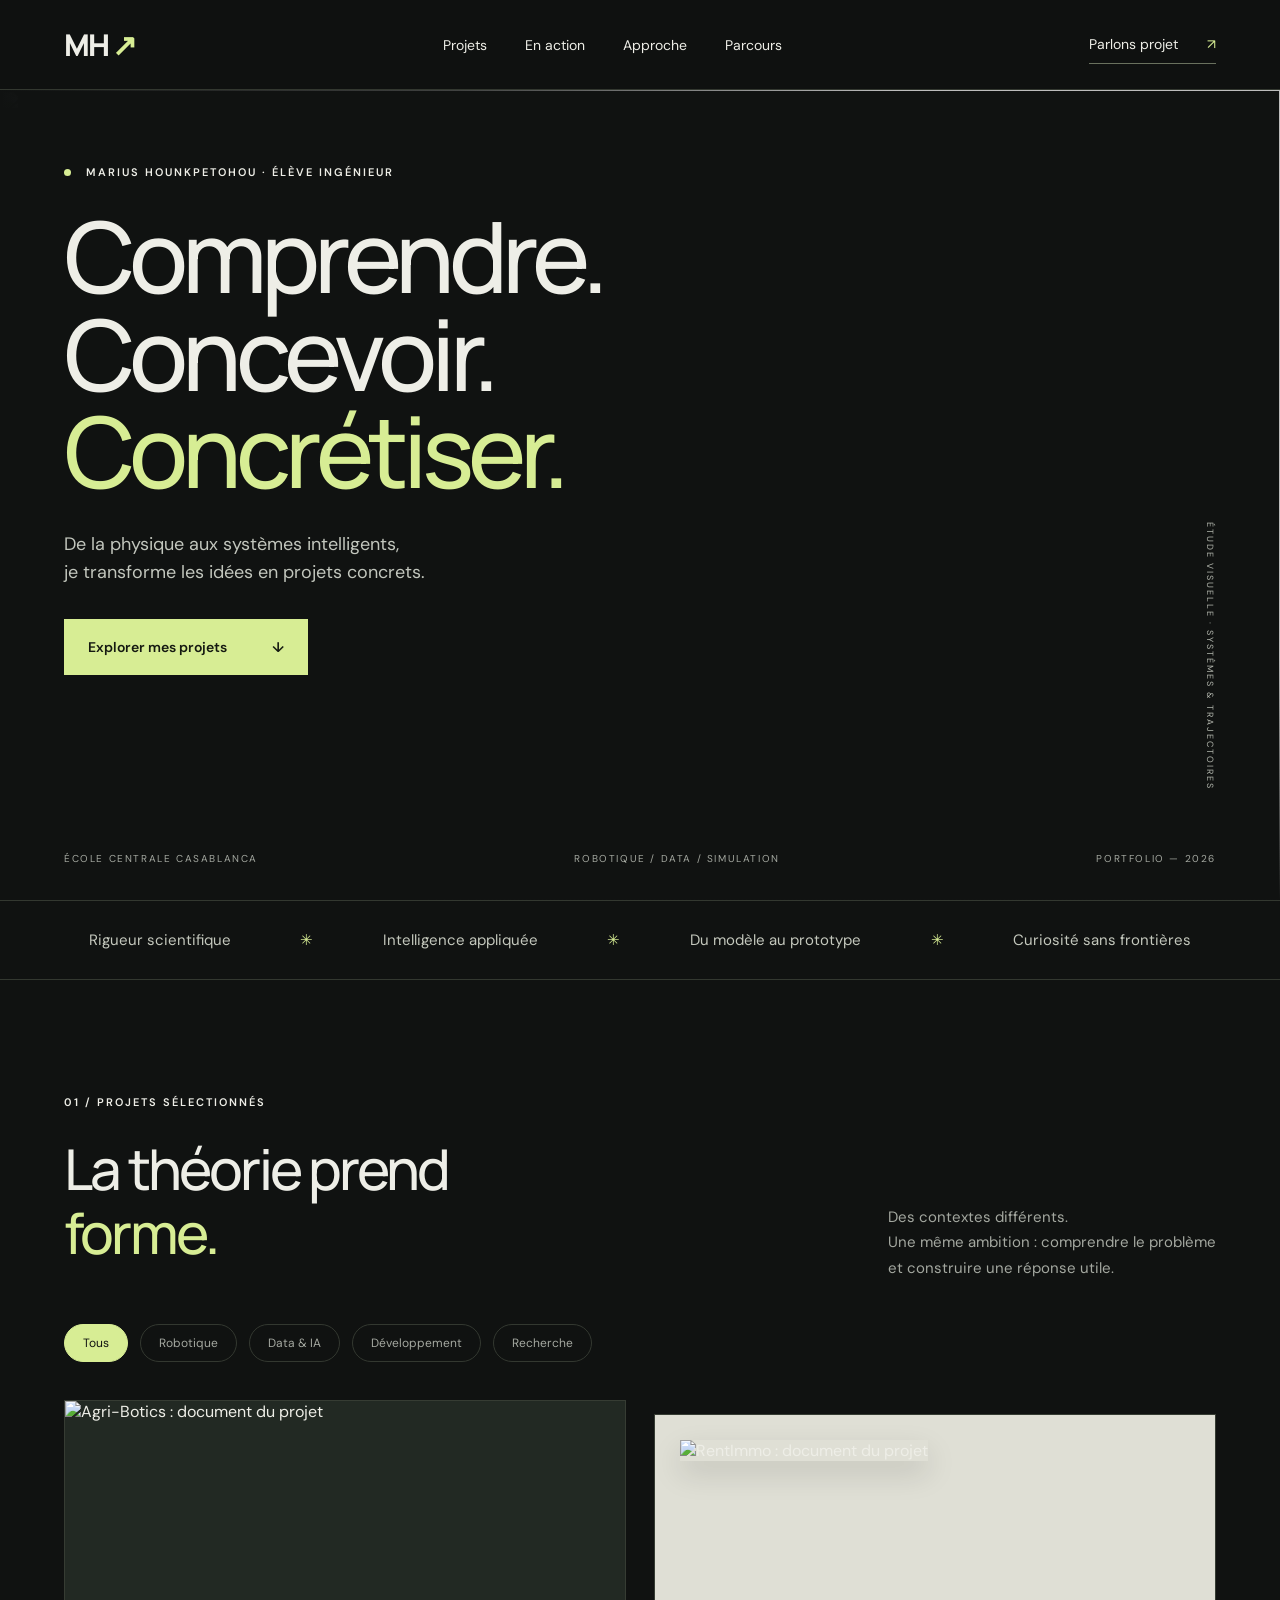
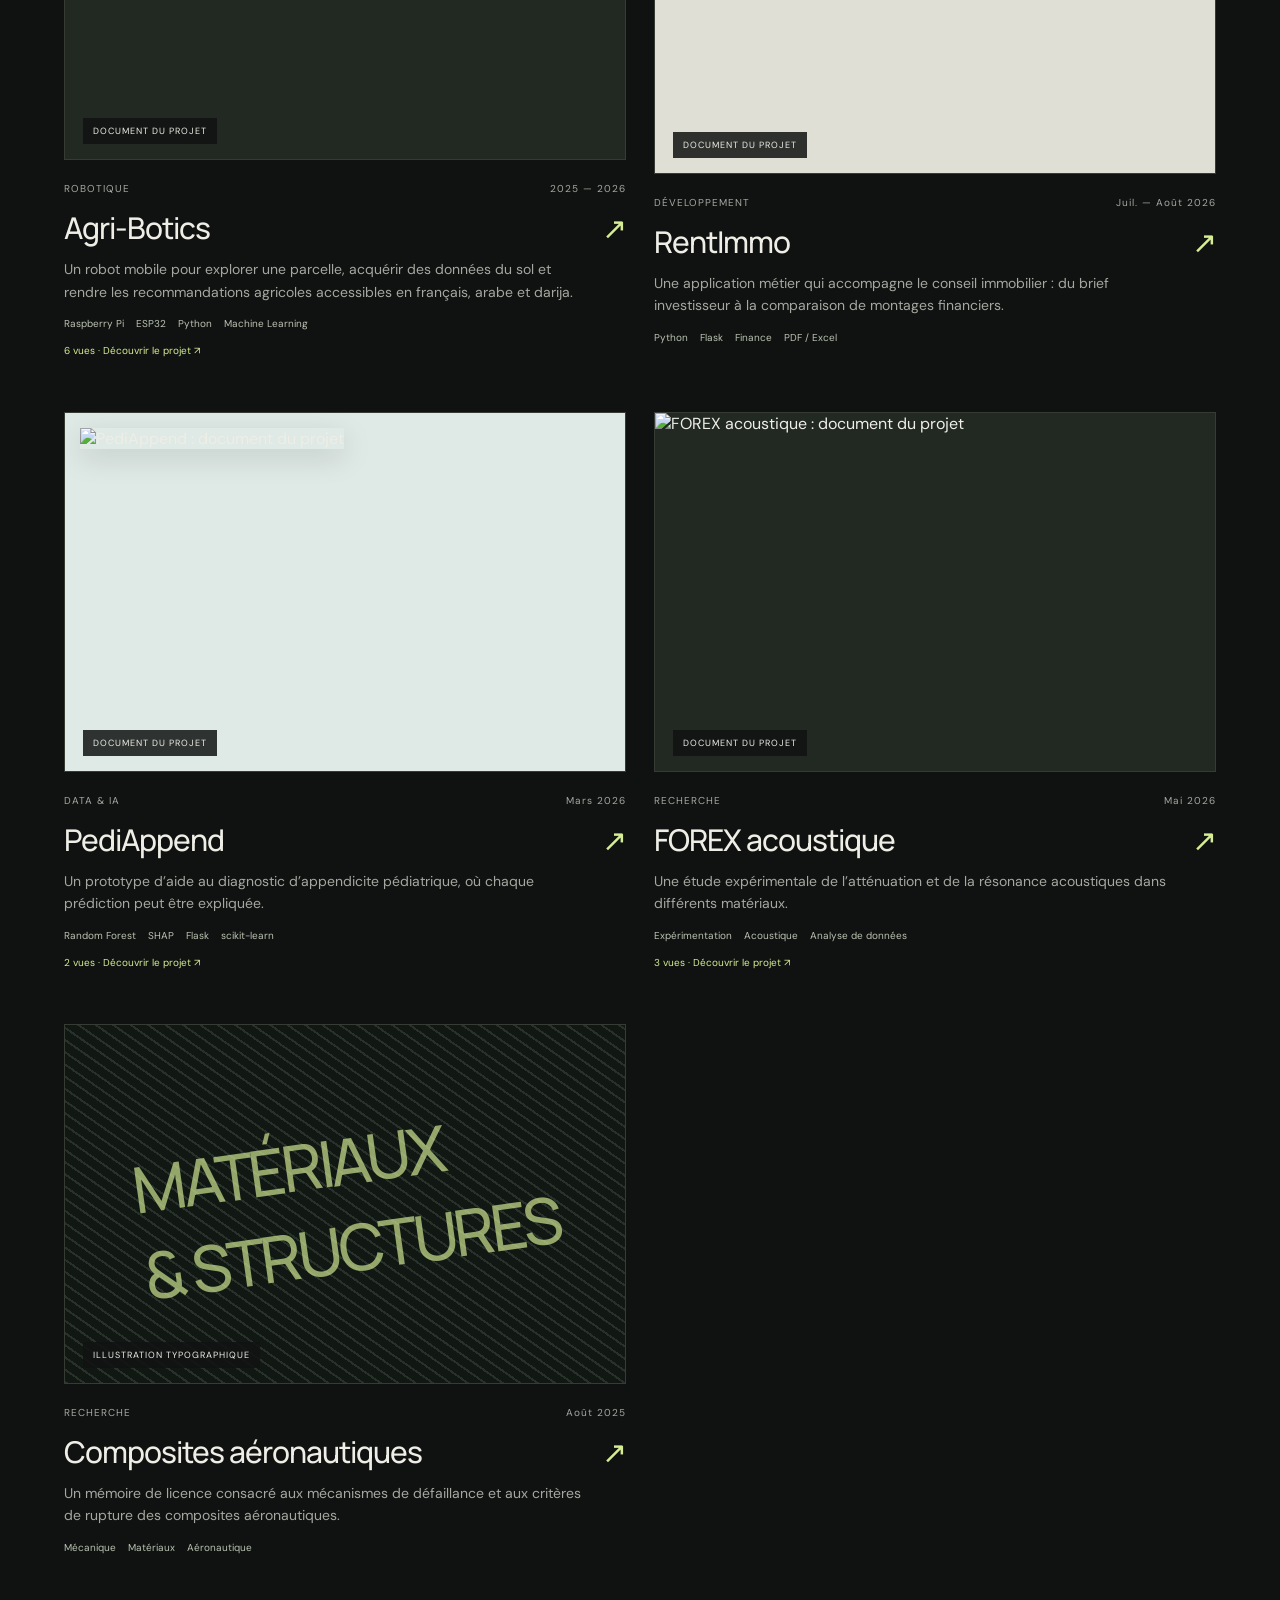
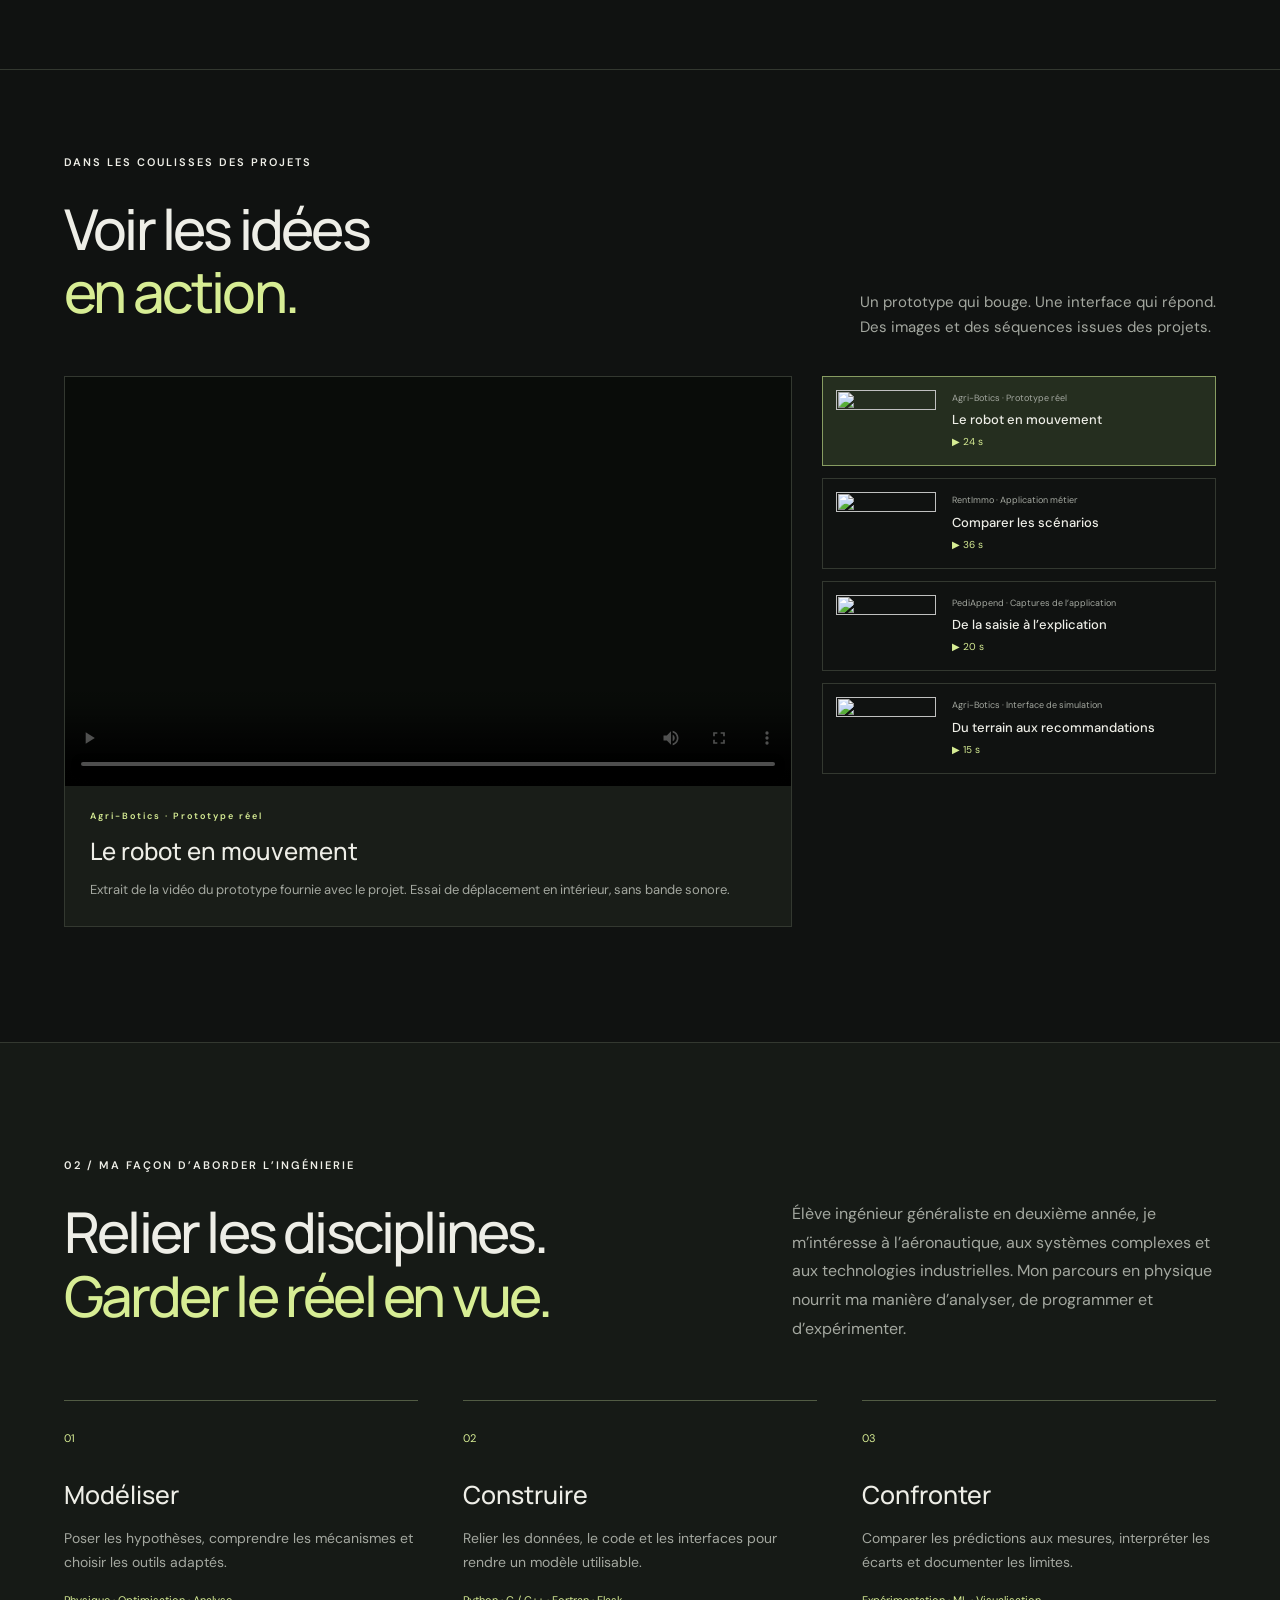
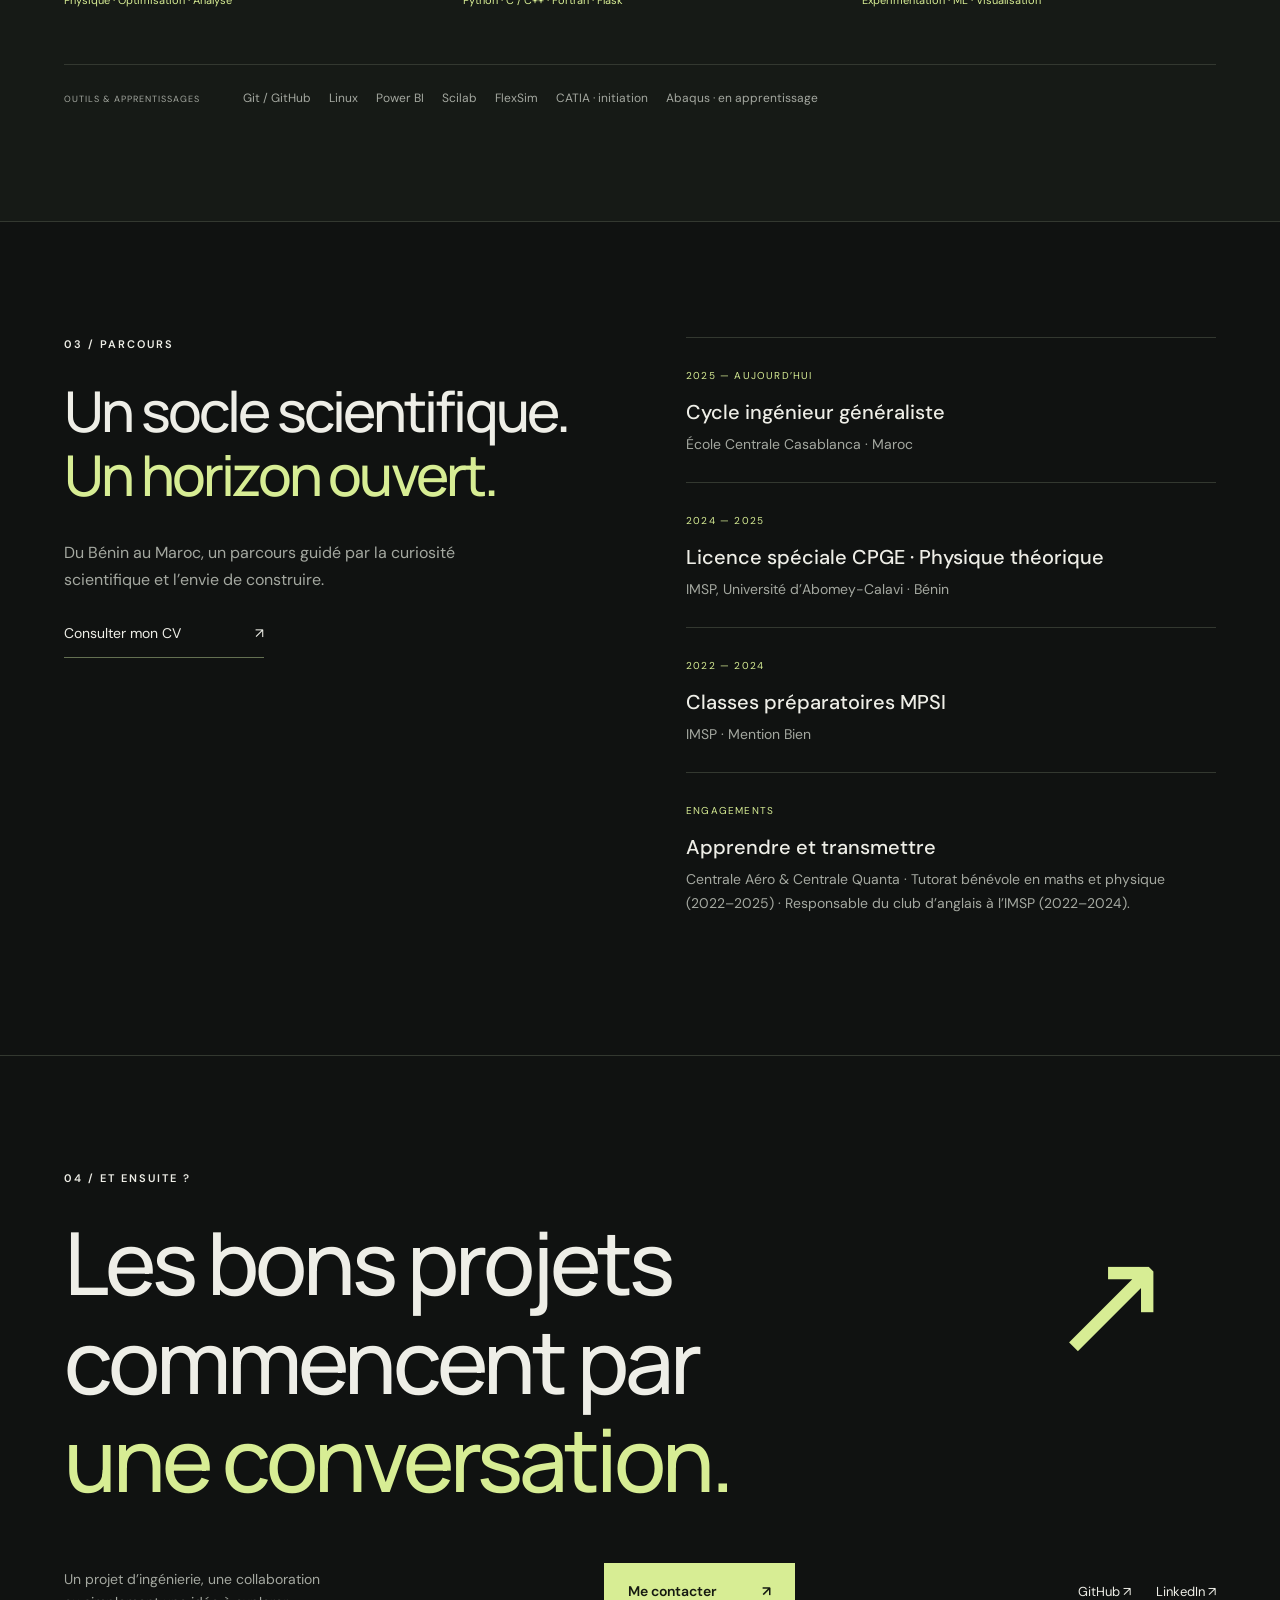
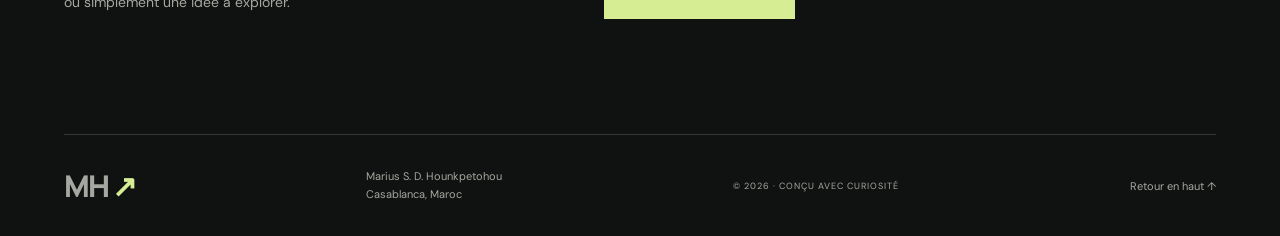
==== index.html @ 03080882 "Publier le portfolio et ses galeries de projets" ====
<!doctype html><html lang="fr"><head><meta charset="utf-8"><meta name="viewport" content="width=device-width,initial-scale=1"><meta name="description" content="Portfolio de Marius Hounkpetohou, élève ingénieur à Centrale Casablanca : robotique, intelligence artificielle, développement et expérimentation."><meta name="theme-color" content="#101211"><title>Marius Hounkpetohou · Ingénierie & projets</title><link rel="icon" href="assets/favicon.svg" type="image/svg+xml"><link rel="stylesheet" href="style.css"><script src="app.js" defer></script></head><body><a class="skip" href="#projets">Aller aux projets</a><header><a class="brand" href="#">MH<span>↗</span></a><nav aria-label="Navigation principale"><a href="#projets">Projets</a><a href="#demonstrations">En action</a><a href="#approche">Approche</a><a href="#parcours">Parcours</a></nav><a class="contact-nav" href="#contact">Parlons projet <span>↗</span></a></header><main><section class="hero"><img class="hero-art" src="assets/hero.webp" alt="" aria-hidden="true"><div class="hero-shade"></div><div class="hero-content"><p class="eyebrow"><span class="dot"></span> MARIUS HOUNKPETOHOU · ÉLÈVE INGÉNIEUR</p><h1>Comprendre.<br>Concevoir.<br><em>Concrétiser.</em></h1><p class="intro">De la physique aux systèmes intelligents,<br>je transforme les idées en projets concrets.</p><a class="button" href="#projets">Explorer mes projets <span>↓</span></a></div><div class="hero-bottom"><span>ÉCOLE CENTRALE CASABLANCA</span><span>ROBOTIQUE / DATA / SIMULATION</span><span>PORTFOLIO — 2026</span></div><span class="art-note">ÉTUDE VISUELLE · SYSTÈMES & TRAJECTOIRES</span></section><div class="ticker"><span>Rigueur scientifique</span><i>✳</i><span>Intelligence appliquée</span><i>✳</i><span>Du modèle au prototype</span><i>✳</i><span>Curiosité sans frontières</span></div><section class="projects section" id="projets"><div class="section-head"><div><p class="eyebrow">01 / PROJETS SÉLECTIONNÉS</p><h2>La théorie prend<br><em>forme.</em></h2></div><p>Des contextes différents.<br>Une même ambition : comprendre le problème<br>et construire une réponse utile.</p></div><div class="filters" role="group" aria-label="Filtrer les projets"><button class="active" data-filter="Tous" aria-pressed="true">Tous</button><button data-filter="Robotique" aria-pressed="false">Robotique</button><button data-filter="Data & IA" aria-pressed="false">Data & IA</button><button data-filter="Développement" aria-pressed="false">Développement</button><button data-filter="Recherche" aria-pressed="false">Recherche</button></div><div id="project-grid" class="project-grid" aria-live="polite"></div></section><section class="section demonstrations" id="demonstrations"><div class="section-head"><div><p class="eyebrow">DANS LES COULISSES DES PROJETS</p><h2>Voir les idées<br><em>en action.</em></h2></div><p>Un prototype qui bouge. Une interface qui répond.<br>Des images et des séquences issues des projets.</p></div><div class="demo-layout"><div class="demo-screen"><video id="demo-player" controls playsinline preload="none" aria-label="Démonstration du projet sélectionné"></video><div class="demo-description"><p id="demo-label" class="eyebrow"></p><h3 id="demo-title"></h3><p id="demo-caption"></p></div></div><div id="demo-choices" class="demo-choices" role="group" aria-label="Choisir une démonstration"></div></div></section><section class="approach section" id="approche"><p class="eyebrow">02 / MA FAÇON D’ABORDER L’INGÉNIERIE</p><div class="approach-top"><h2>Relier les disciplines.<br><em>Garder le réel en vue.</em></h2><p>Élève ingénieur généraliste en deuxième année, je m’intéresse à l’aéronautique, aux systèmes complexes et aux technologies industrielles. Mon parcours en physique nourrit ma manière d’analyser, de programmer et d’expérimenter.</p></div><div class="methods"><article><span>01</span><h3>Modéliser</h3><p>Poser les hypothèses, comprendre les mécanismes et choisir les outils adaptés.</p><small>Physique · Optimisation · Analyse</small></article><article><span>02</span><h3>Construire</h3><p>Relier les données, le code et les interfaces pour rendre un modèle utilisable.</p><small>Python · C / C++ · Fortran · Flask</small></article><article><span>03</span><h3>Confronter</h3><p>Comparer les prédictions aux mesures, interpréter les écarts et documenter les limites.</p><small>Expérimentation · ML · Visualisation</small></article></div><div class="toolbox"><p>OUTILS & APPRENTISSAGES</p><span>Git / GitHub</span><span>Linux</span><span>Power BI</span><span>Scilab</span><span>FlexSim</span><span>CATIA · initiation</span><span>Abaqus · en apprentissage</span></div></section><section class="section journey" id="parcours"><div><p class="eyebrow">03 / PARCOURS</p><h2>Un socle scientifique.<br><em>Un horizon ouvert.</em></h2><p class="journey-intro">Du Bénin au Maroc, un parcours guidé par la curiosité scientifique et l’envie de construire.</p><a class="text-link" href="assets/Forum_CV.pdf" target="_blank" rel="noopener">Consulter mon CV <span>↗</span></a></div><div class="timeline"><article><time>2025 — AUJOURD’HUI</time><h3>Cycle ingénieur généraliste</h3><p>École Centrale Casablanca · Maroc</p></article><article><time>2024 — 2025</time><h3>Licence spéciale CPGE · Physique théorique</h3><p>IMSP, Université d’Abomey-Calavi · Bénin</p></article><article><time>2022 — 2024</time><h3>Classes préparatoires MPSI</h3><p>IMSP · Mention Bien</p></article><article><time>ENGAGEMENTS</time><h3>Apprendre et transmettre</h3><p>Centrale Aéro & Centrale Quanta · Tutorat bénévole en maths et physique (2022–2025) · Responsable du club d’anglais à l’IMSP (2022–2024).</p></article></div></section><section class="contact section" id="contact"><p class="eyebrow">04 / ET ENSUITE ?</p><h2>Les bons projets<br>commencent par<br><em>une conversation.</em><span>↗</span></h2><div class="contact-bottom"><p>Un projet d’ingénierie, une collaboration<br>ou simplement une idée à explorer.</p><a class="button" href="mailto:mariusstevensdechede.hounkpeto@centrale-casablanca.ma">Me contacter <span>↗</span></a><div><a href="https://github.com/Mavens06" target="_blank" rel="noopener">GitHub ↗</a><a href="https://www.linkedin.com/in/marius-hounkpetohou/" target="_blank" rel="noopener">LinkedIn ↗</a></div></div></section></main><footer><a class="brand" href="#">MH<span>↗</span></a><p>Marius S. D. Hounkpetohou<br>Casablanca, Maroc</p><span>© 2026 · CONÇU AVEC CURIOSITÉ</span><a href="#">Retour en haut ↑</a></footer><dialog id="project-dialog"><button class="close" aria-label="Fermer la fiche projet">×</button><div id="dialog-content"></div></dialog></body></html>
---- style.css ----
@import url('https://fonts.googleapis.com/css2?family=DM+Sans:wght@400;500;600;700&family=Manrope:wght@400;500;600;700;800&display=swap');
:root{--bg:#101211;--panel:#181b19;--text:#eeeee7;--muted:#a4a8a0;--accent:#d7ed94;--line:#333830}*{box-sizing:border-box}html{scroll-behavior:smooth;scroll-padding-top:90px}body{margin:0;background:var(--bg);color:var(--text);font:16px 'DM Sans',sans-serif}a{color:inherit;text-decoration:none}button{font:inherit;cursor:pointer}button,a{-webkit-tap-highlight-color:transparent}a:focus-visible,button:focus-visible{outline:2px solid var(--accent);outline-offset:6px}header{height:90px;padding:0 5%;display:flex;align-items:center;justify-content:space-between;background:#101211ed;border-bottom:1px solid var(--line);position:sticky;top:0;z-index:5;backdrop-filter:blur(15px)}.brand{font:800 30px Manrope,sans-serif;letter-spacing:-2px}.brand span{color:var(--accent);margin-left:4px}nav{display:flex;gap:38px;font-size:14px}nav a:hover,.text-link:hover{color:var(--accent)}.contact-nav{font-size:14px;border-bottom:1px solid #69715e;padding:10px 0}.contact-nav span{margin-left:25px;color:var(--accent)}.hero{min-height:730px;height:calc(100svh - 90px);max-height:1000px;position:relative;overflow:hidden;padding:75px 5% 35px;display:flex;flex-direction:column;justify-content:space-between}.hero-art{position:absolute;inset:0;width:100%;height:100%;object-fit:cover}.hero-shade{position:absolute;inset:0;background:linear-gradient(90deg,#101211 0%,#101211b8 36%,#10121105 70%),linear-gradient(0deg,#101211 0%,transparent 30%)}.hero-content,.hero-bottom{position:relative}.eyebrow{font-size:11px;letter-spacing:2px;font-weight:600;margin:0 0 28px}.dot{display:inline-block;width:7px;height:7px;border-radius:50%;background:var(--accent);margin-right:10px}h1,h2,h3,p{margin-top:0}h1{font:500 clamp(60px,7.7vw,116px)/.99 Manrope,sans-serif;letter-spacing:-6px;margin-bottom:30px}em{font-style:normal;color:var(--accent)}.intro{color:#c2c6bd;font-size:18px;line-height:1.6;margin-bottom:32px}.button{display:inline-flex;gap:45px;align-items:center;background:var(--accent);color:#151911;padding:19px 24px;font-weight:600;font-size:14px;border:0}.button:hover{background:#e8f9b8}.hero-bottom{display:flex;justify-content:space-between;font-size:10px;letter-spacing:1.6px;color:var(--muted);padding-top:40px}.art-note{position:absolute;right:5%;bottom:110px;writing-mode:vertical-rl;font-size:9px;color:#b2b6ad;letter-spacing:2px}.ticker{display:flex;justify-content:space-around;gap:20px;padding:29px 5%;border-block:1px solid var(--line);color:#c4c8bd;font-size:15px}.ticker i{font-style:normal;color:var(--accent)}.section{padding:115px 5%;max-width:1600px;margin:auto}.section-head{display:flex;justify-content:space-between;align-items:end;gap:30px}.section-head p:not(.eyebrow){line-height:1.7;color:var(--muted);font-size:15px}h2{font:500 clamp(36px,4.4vw,66px)/1.13 Manrope,sans-serif;letter-spacing:-2.8px;margin-bottom:32px}.filters{display:flex;gap:12px;margin:28px 0 38px;flex-wrap:wrap}.filters button{background:transparent;border:1px solid var(--line);color:var(--muted);padding:10px 18px;font-size:12px;border-radius:30px}.filters button.active{background:var(--accent);color:var(--bg);border-color:var(--accent)}.project-grid{display:grid;grid-template-columns:1fr 1fr;gap:55px 28px}.project-card{border:0;background:transparent;color:inherit;text-align:left;padding:0;width:100%}.project-visual{height:360px;background:#222923;overflow:hidden;position:relative;border:1px solid #363c33}.project-visual img{width:100%;height:100%;object-fit:cover;transition:transform .6s}.project-card:hover img{transform:scale(1.04)}.project-visual.rentimmo{background:#dfdfd5;padding:25px}.project-visual.rentimmo img{object-fit:contain;box-shadow:0 12px 30px #0002}.project-visual.pediappend{padding:25px;background:#e9e9e0}.project-visual.pediappend img{object-fit:contain}.project-visual.composites{background:repeating-linear-gradient(35deg,#29312b 0 2px,#111813 2px 10px);display:flex;align-items:center;justify-content:center}.composites strong{font:500 64px Manrope;color:#d7ed94aa;letter-spacing:-4px;transform:rotate(-8deg)}.image-label{position:absolute;bottom:15px;left:18px;font-size:9px;letter-spacing:1px;padding:7px 10px;background:#101211d9;color:var(--text)}.project-meta{display:flex;justify-content:space-between;font-size:10px;color:var(--muted);letter-spacing:1px;margin:22px 0 12px}.project-card h3{font:500 30px Manrope;margin-bottom:10px;letter-spacing:-1px;display:flex;justify-content:space-between}.project-card h3 span{color:var(--accent)}.project-card p{font-size:14px;color:var(--muted);line-height:1.6;max-width:520px}.tags{display:flex;gap:12px;flex-wrap:wrap;color:#bbc3b2;font-size:10px}.approach{border-block:1px solid var(--line);background:#161a16;max-width:none}.approach-top{display:grid;grid-template-columns:1.5fr 1fr;gap:8%;align-items:center}.approach-top>p{color:var(--muted);line-height:1.8}.methods{display:grid;grid-template-columns:repeat(3,1fr);gap:45px;margin:40px 0 55px}.methods article{border-top:1px solid #525c44;padding-top:25px}.methods article>span{font-size:11px;color:var(--accent)}.methods h3{font:500 25px Manrope;margin:30px 0 15px}.methods p{color:var(--muted);line-height:1.7;font-size:14px}.methods small{color:var(--accent);font-size:11px}.toolbox{border-top:1px solid var(--line);padding-top:25px;display:flex;gap:18px;flex-wrap:wrap;font-size:12px;color:var(--muted)}.toolbox p{font-size:9px;letter-spacing:1px;margin:3px 25px 0 0}.journey{display:grid;grid-template-columns:1fr 1fr;gap:8%}.journey-intro{color:var(--muted);line-height:1.7;max-width:400px}.text-link{display:inline-block;border-bottom:1px solid #647052;padding:15px 0;font-size:14px}.text-link span{margin-left:70px}.timeline article{border-top:1px solid var(--line);padding:25px 0}.timeline time{font-size:10px;letter-spacing:1.2px;color:var(--accent)}.timeline h3{font-size:20px;font-weight:500;margin:15px 0 8px}.timeline p{font-size:14px;line-height:1.7;color:var(--muted);margin:0}.contact{border-top:1px solid var(--line)}.contact h2{font-size:clamp(44px,6.8vw,98px);position:relative;letter-spacing:-4px}.contact h2>span{position:absolute;right:4%;top:0;font-size:150px;color:var(--accent)}.contact-bottom{display:flex;align-items:center;justify-content:space-between;gap:30px;margin-top:55px}.contact-bottom p{color:var(--muted);line-height:1.7;font-size:14px;margin:0}.contact-bottom>div{display:flex;gap:25px;font-size:13px}footer{margin:0 5%;padding:30px 0;border-top:1px solid var(--line);display:flex;justify-content:space-between;align-items:center;gap:20px;color:var(--muted);font-size:11px}footer p{line-height:1.6;margin:0}footer>span{font-size:9px;letter-spacing:1px}dialog{background:#191e18;color:var(--text);border:1px solid #556348;max-width:850px;width:92%;max-height:90svh;padding:45px}dialog::backdrop{background:#000b;backdrop-filter:blur(8px)}.close{position:sticky;top:0;float:right;color:var(--text);background:#30392c;border:0;width:40px;height:40px;font-size:25px}.detail-image{width:100%;max-height:330px;object-fit:contain;background:#252b23;margin:20px 0}.detail h2{font-size:42px}.detail h3{font-size:14px;color:var(--accent);margin:30px 0 8px}.detail p{line-height:1.75;color:#b8c1af}.detail .button{margin-top:25px}.skip{position:absolute;left:20px;top:-60px;background:var(--accent);color:#111;padding:12px;z-index:20}.skip:focus{top:10px}
@media(min-width:1600px){.approach{padding-inline:calc((100vw - 1440px)/2)}}@media(max-width:800px){header{height:72px}nav{gap:18px;font-size:12px}.contact-nav{font-size:12px}.contact-nav span{margin-left:7px}.hero{min-height:680px;height:calc(100svh - 72px);padding-top:60px}.hero-art{object-position:65% center;opacity:.7}.hero-shade{background:linear-gradient(90deg,#101211dd,#10121155),linear-gradient(0deg,#101211,transparent)}h1{letter-spacing:-3px;font-size:clamp(58px,12vw,90px)}.eyebrow{font-size:9px;letter-spacing:1.5px}.hero-bottom{gap:20px;flex-wrap:wrap;font-size:8px}.hero-bottom span:nth-child(2){display:none}.art-note{display:none}.ticker{overflow:hidden;white-space:nowrap;justify-content:start;font-size:12px}.ticker span:last-child,.ticker i:last-of-type{display:none}.section{padding:75px 6%}.section-head{display:block}.section-head p:not(.eyebrow){margin-bottom:30px}h2{letter-spacing:-1.8px}.project-grid{grid-template-columns:1fr;gap:40px}.project-visual{height:310px}.approach-top,.journey{grid-template-columns:1fr;gap:35px}.methods{grid-template-columns:1fr;gap:30px}.methods h3{margin-top:15px}.contact h2{letter-spacing:-2px}.contact h2>span{font-size:75px;right:0;top:-45px}.contact-bottom{align-items:start;flex-direction:column;gap:28px}footer{flex-wrap:wrap}footer>span{display:none}dialog{padding:25px}.detail h2{font-size:33px}}@media(prefers-reduced-motion:reduce){html{scroll-behavior:auto}*{transition:none!important}}

/* Project media and demonstrations */
.demonstrations{border-top:1px solid var(--line);padding-top:85px}.demo-layout{display:grid;grid-template-columns:minmax(0,1.85fr) minmax(260px,1fr);gap:30px;margin-top:20px}.demo-screen{min-width:0;background:#191d18;border:1px solid var(--line)}.demo-screen video{width:100%;aspect-ratio:16/9;display:block;background:#090c09;object-fit:contain}.demo-description{padding:25px}.demo-description .eyebrow{font-size:9px;margin-bottom:12px;color:var(--accent)}.demo-description h3{font:500 24px Manrope;margin:0 0 12px}.demo-description>p:last-child{font-size:13px;line-height:1.65;color:var(--muted);margin:0}.demo-choices{display:flex;flex-direction:column;gap:12px}.demo-choice{display:grid;grid-template-columns:100px 1fr;gap:16px;text-align:left;background:transparent;color:var(--text);border:1px solid var(--line);padding:13px;align-items:center}.demo-choice.active{background:#252e1f;border-color:#879c61}.demo-choice img{width:100px;aspect-ratio:16/10;object-fit:cover}.demo-choice small{font-size:9px;color:var(--muted);display:block;line-height:1.5;margin-bottom:6px}.demo-choice strong{font-size:13px;font-weight:500;line-height:1.4;display:block}.demo-choice .duration{color:var(--accent);font-size:10px;margin-top:8px}.media-count{color:var(--accent);font-size:10px;margin-top:14px;display:block}.gallery{margin-top:30px}.gallery h3{margin-top:0}.gallery-main{margin:0}.gallery-main img{width:100%;max-height:430px;object-fit:contain;background:#101510;display:block}.gallery-main figcaption{font-size:12px;color:var(--muted);line-height:1.5;margin:10px 0 14px}.gallery-thumbs{display:flex;gap:10px;overflow:auto;padding-bottom:8px}.gallery-thumbs button{background:transparent;border:1px solid #47533f;padding:3px;flex:0 0 95px}.gallery-thumbs button.active{border-color:var(--accent)}.gallery-thumbs img{width:100%;height:65px;object-fit:cover;display:block}.detail-video{width:100%;max-height:430px;margin-top:8px;background:#0d100c}.video-note{font-size:12px!important}.project-visual.agribotics img{object-position:center 65%}.project-visual.pediappend{padding:15px;background:#dfe9e5}.project-visual.pediappend img{box-shadow:0 8px 30px #0002}
@media(max-width:1000px){.demo-layout{grid-template-columns:1fr}.demo-choices{display:grid;grid-template-columns:1fr 1fr}}@media(max-width:600px){header nav{gap:12px}header .contact-nav{display:none}.demo-choices{grid-template-columns:1fr}.demo-choice{grid-template-columns:80px 1fr}.demo-choice img{width:80px}.demo-description{padding:20px}.gallery-main img{max-height:320px}}
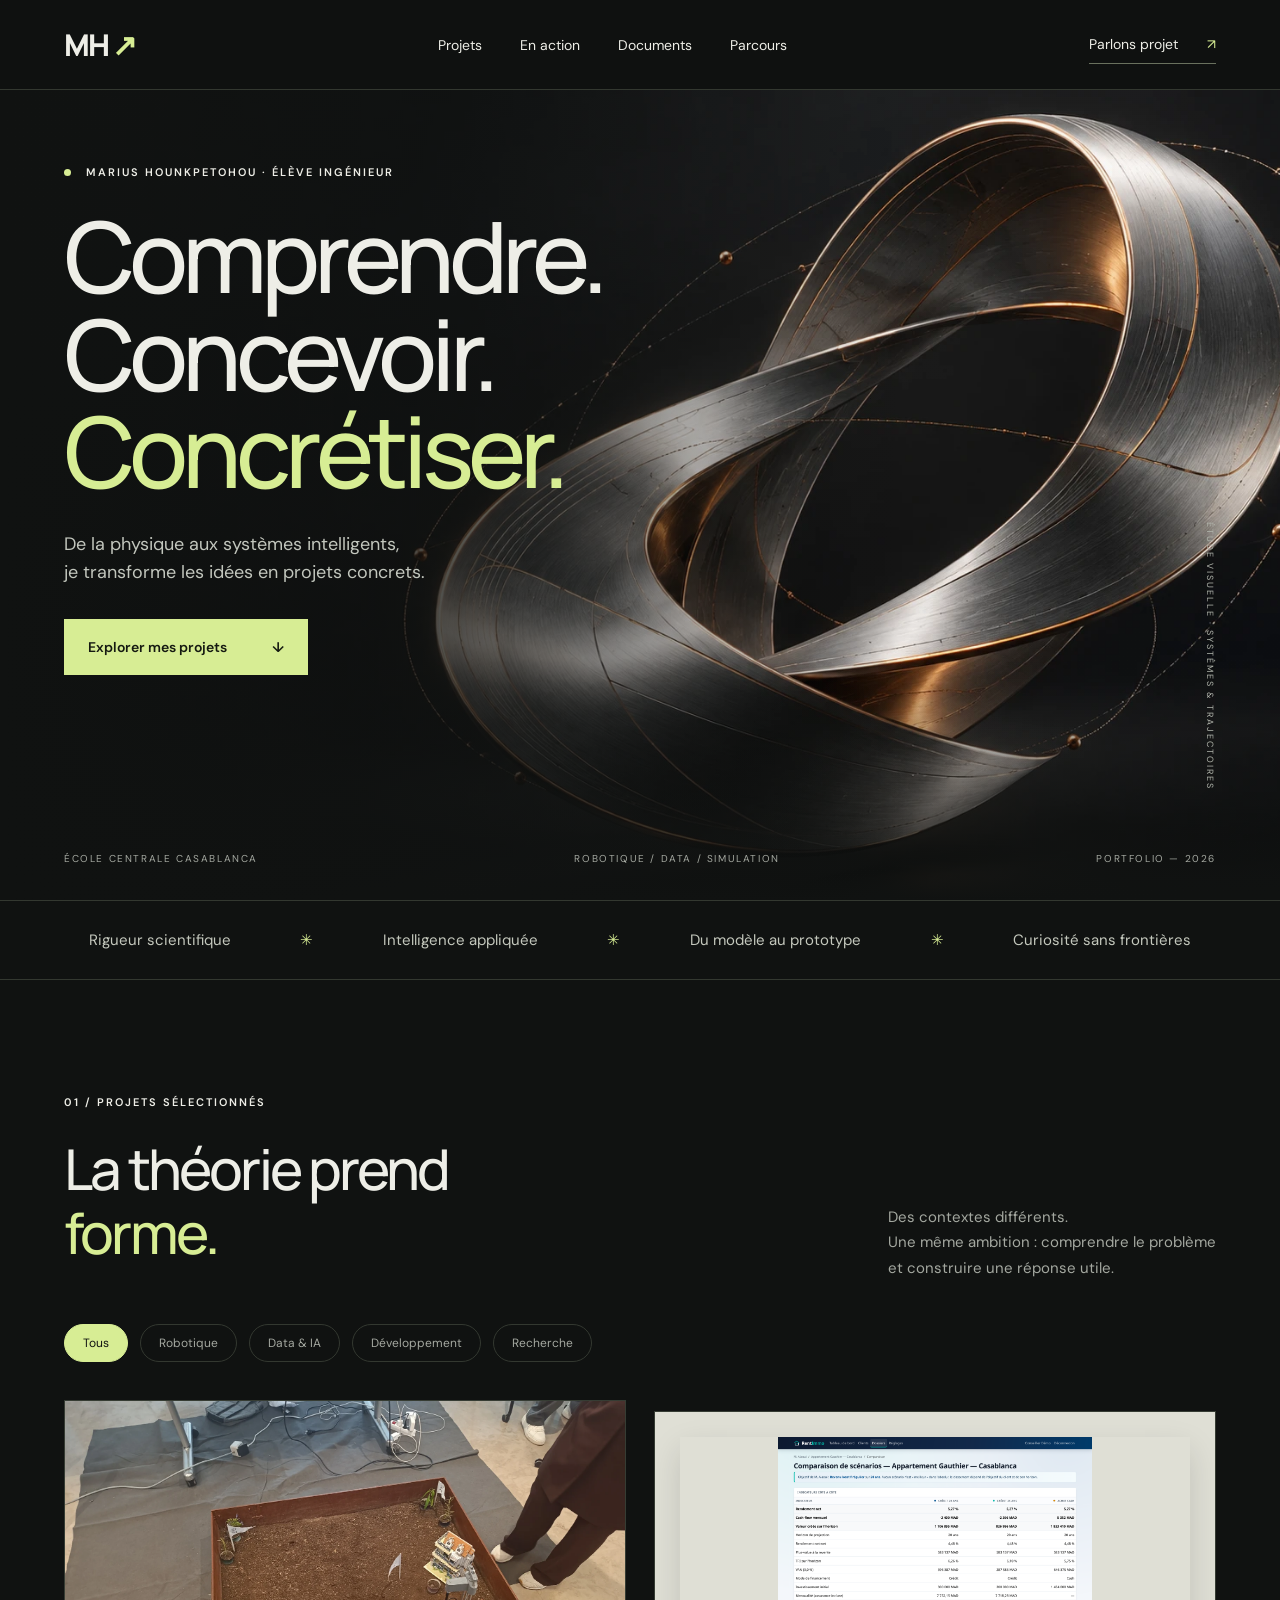
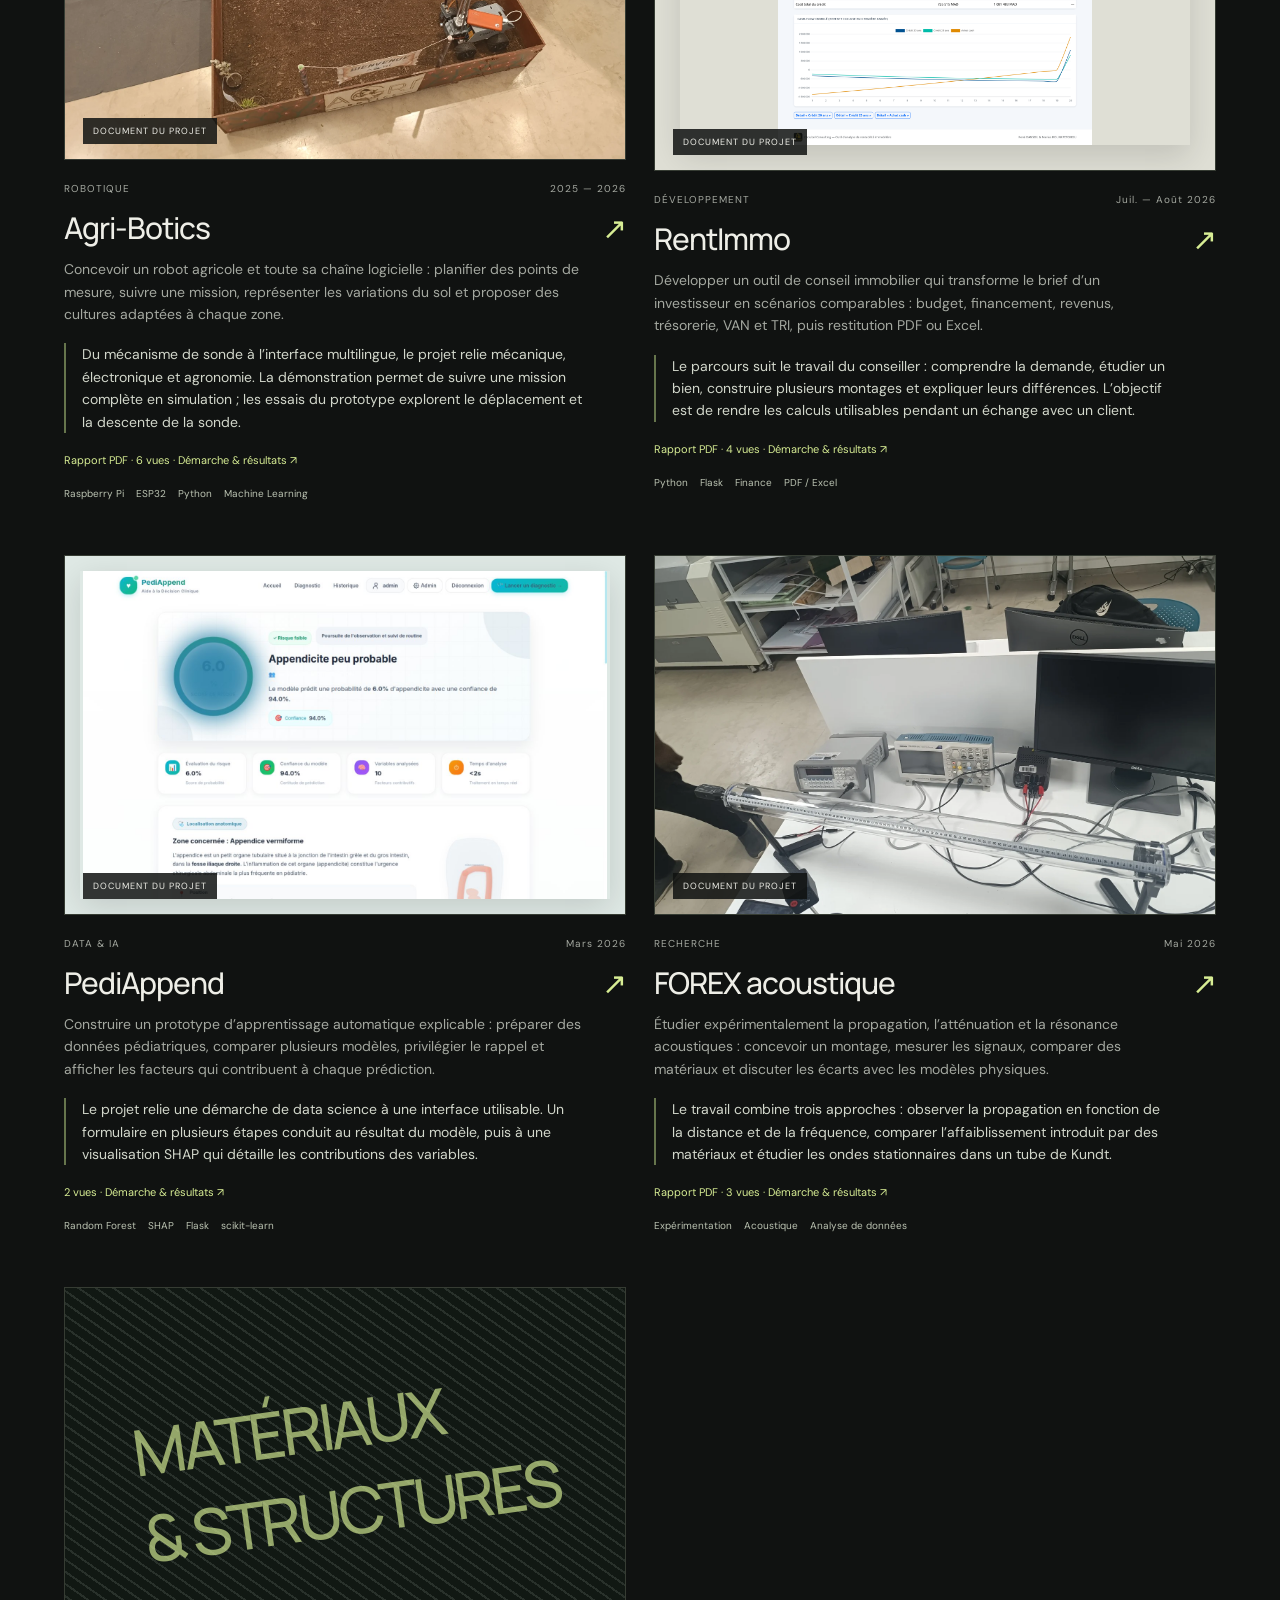
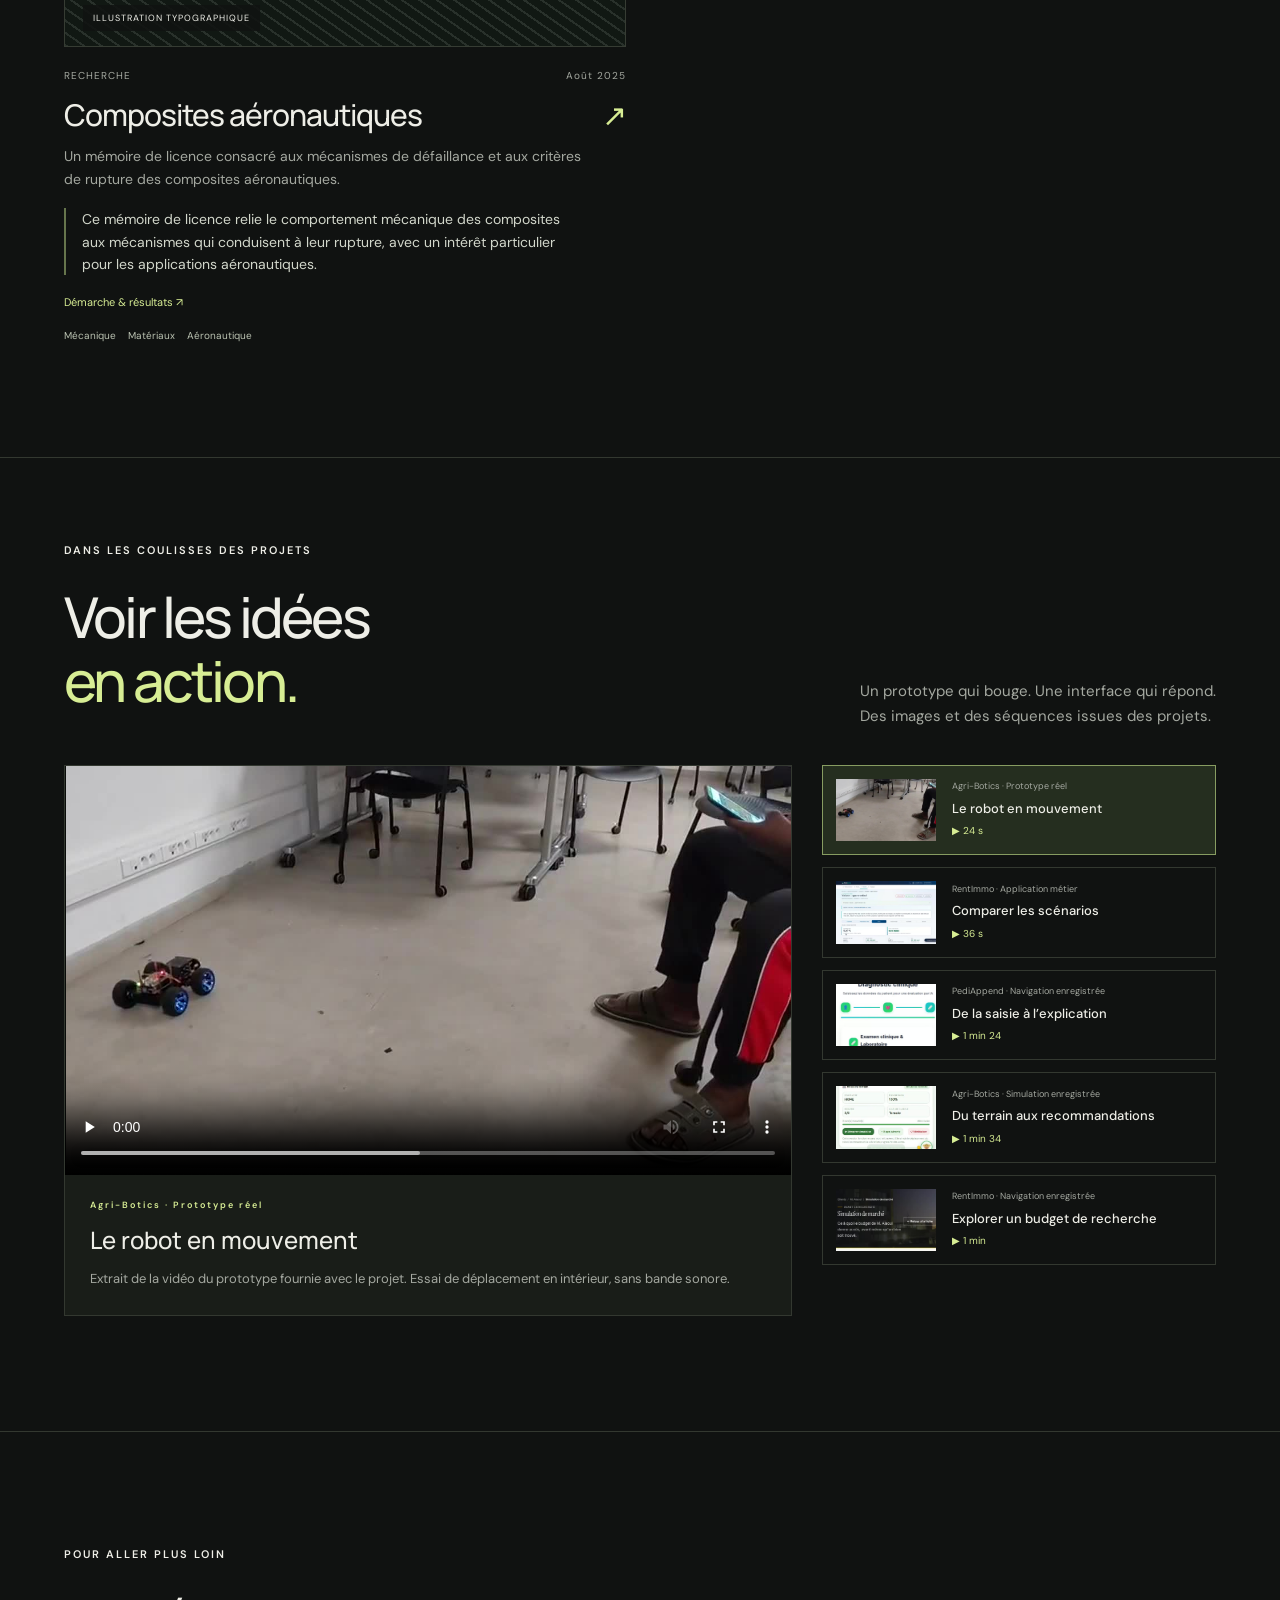
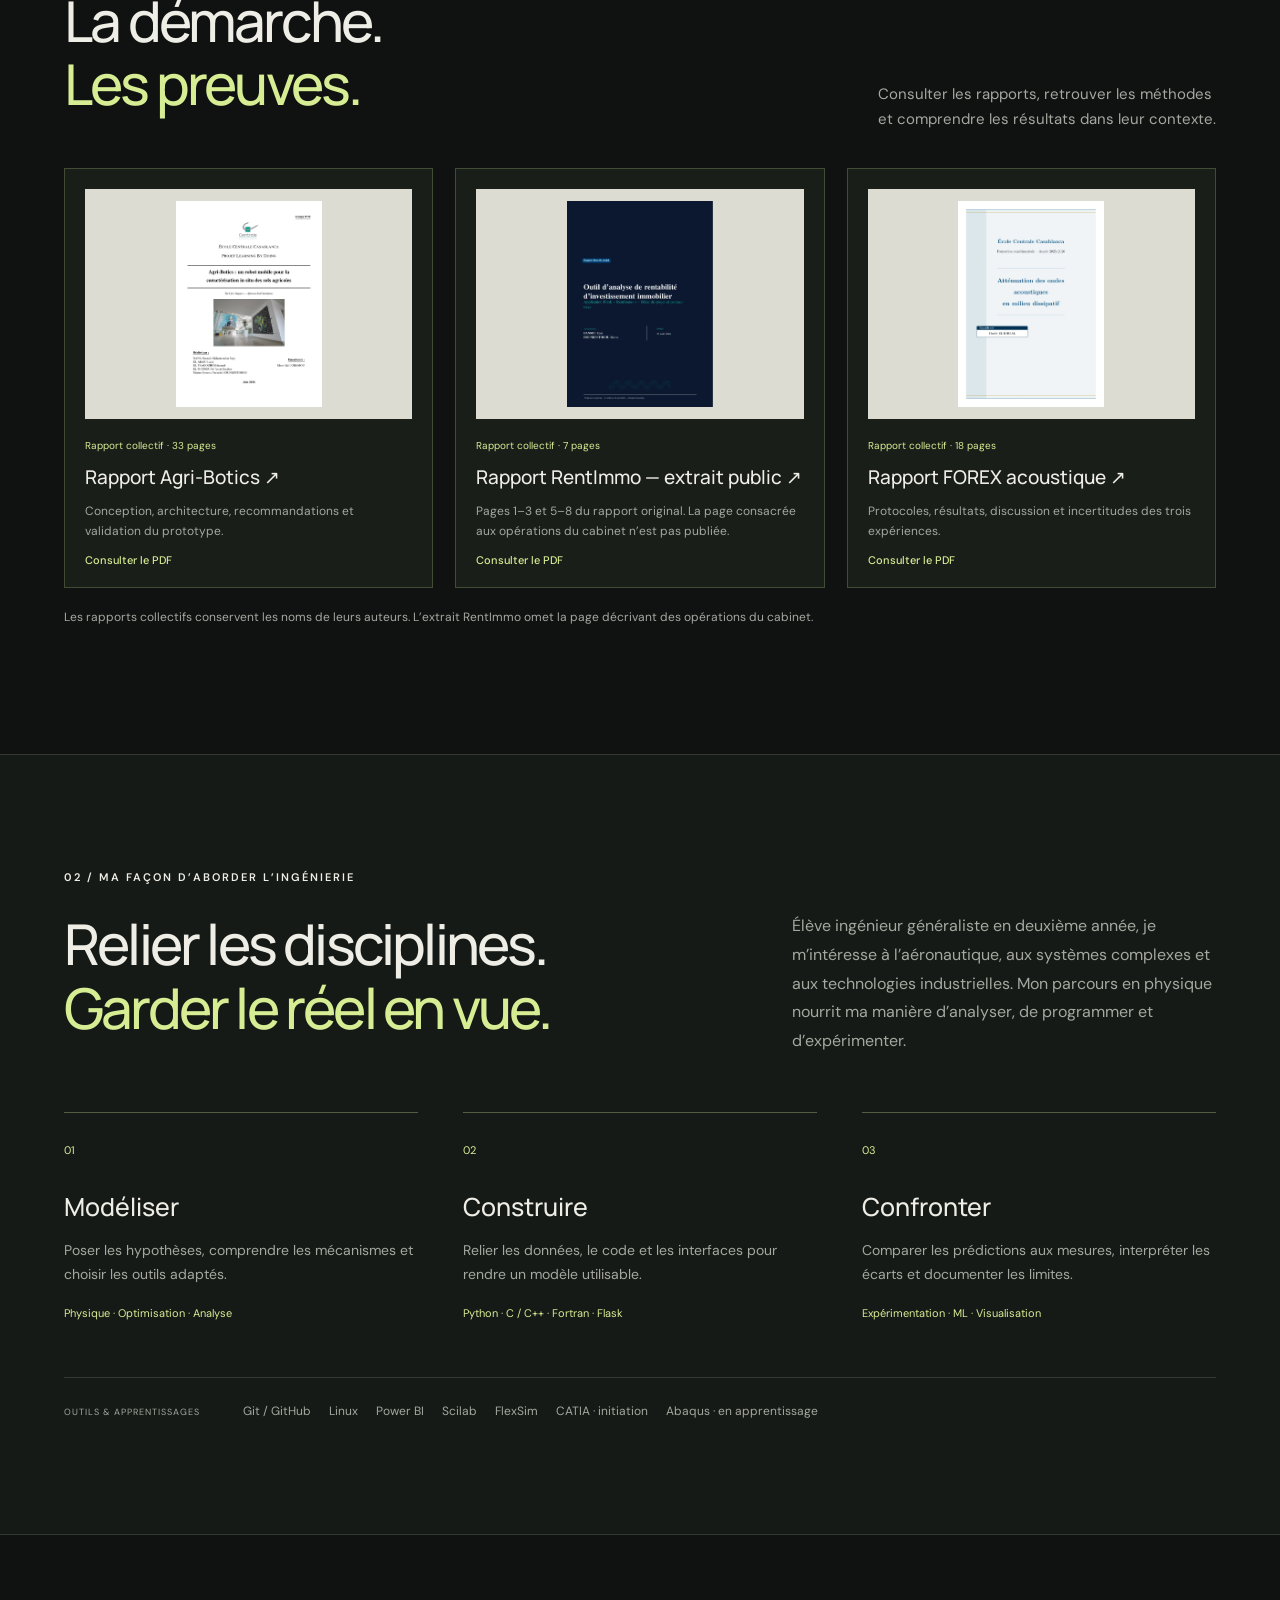
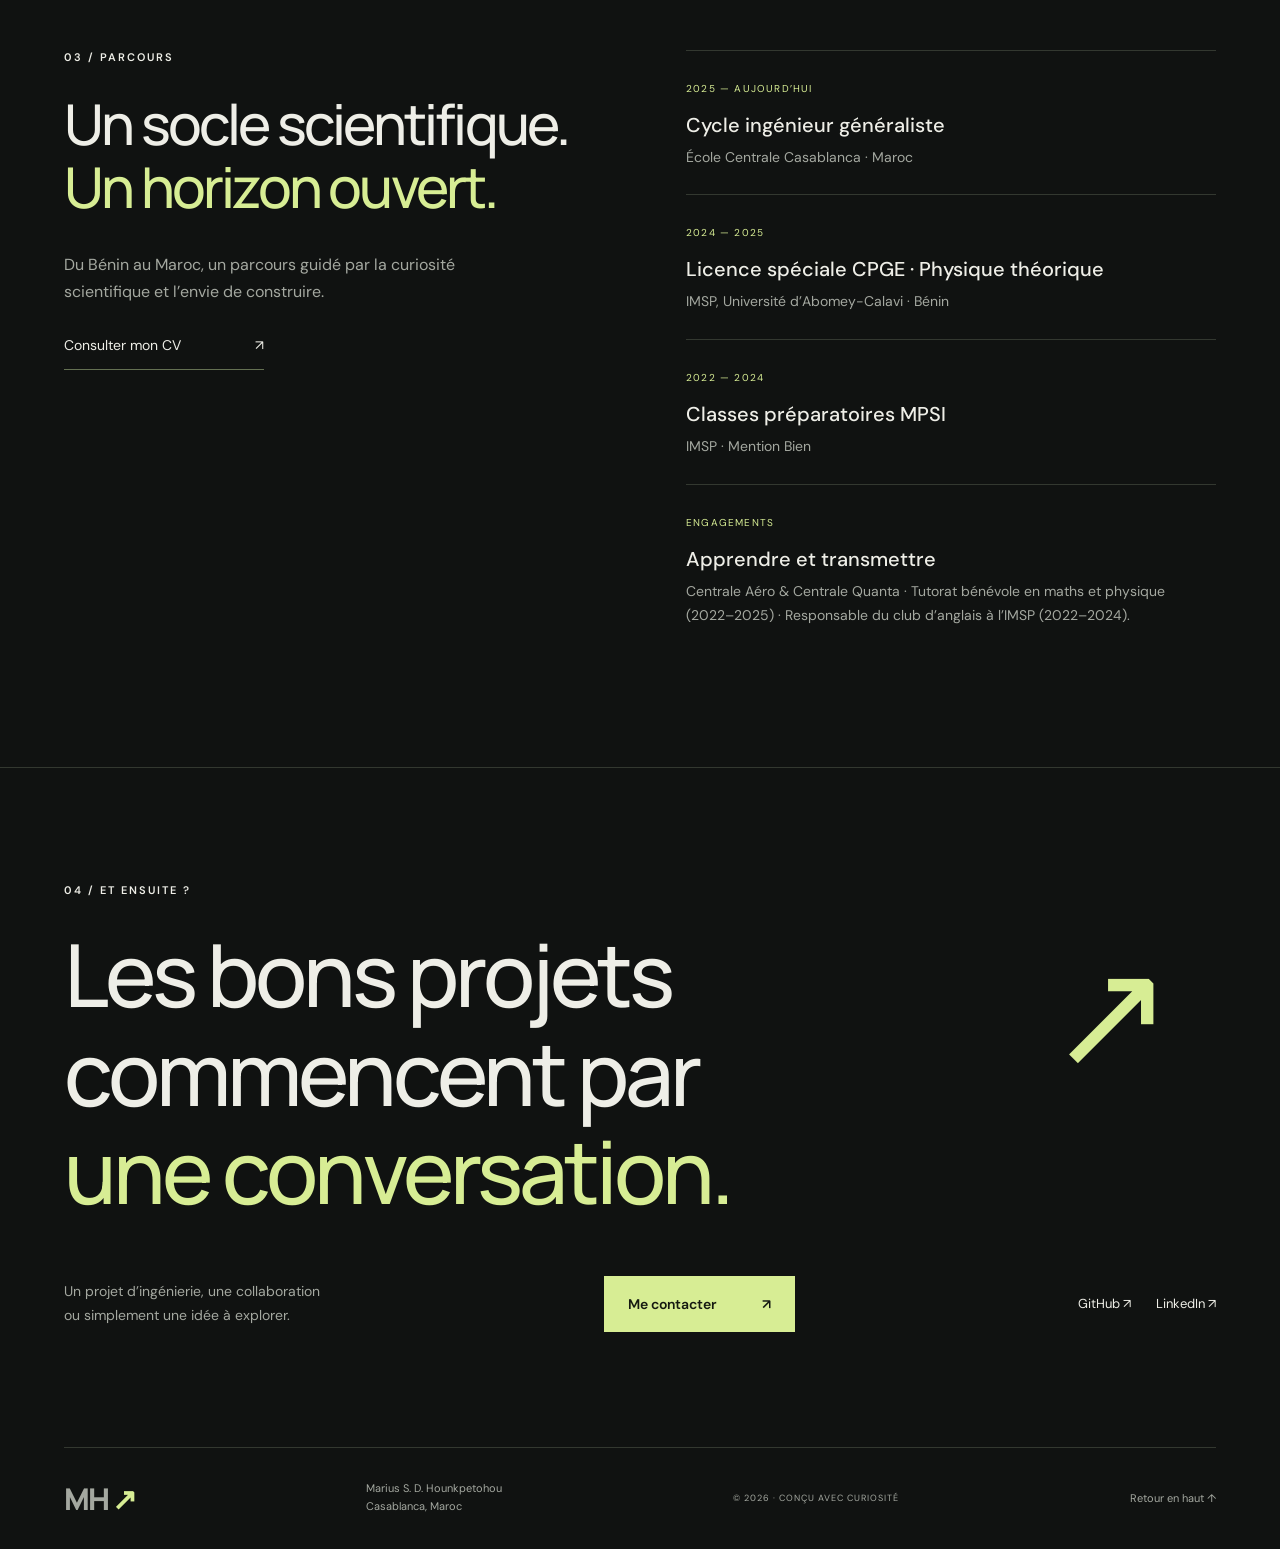
==== commit 65854f74: "Enrichit les projets avec démarches, rapports et vidéos continues" ====
--- a/index.html
+++ b/index.html
@@ -1 +1 @@
-<!doctype html><html lang="fr"><head><meta charset="utf-8"><meta name="viewport" content="width=device-width,initial-scale=1"><meta name="description" content="Portfolio de Marius Hounkpetohou, élève ingénieur à Centrale Casablanca : robotique, intelligence artificielle, développement et expérimentation."><meta name="theme-color" content="#101211"><title>Marius Hounkpetohou · Ingénierie & projets</title><link rel="icon" href="assets/favicon.svg" type="image/svg+xml"><link rel="stylesheet" href="style.css"><script src="app.js" defer></script></head><body><a class="skip" href="#projets">Aller aux projets</a><header><a class="brand" href="#">MH<span>↗</span></a><nav aria-label="Navigation principale"><a href="#projets">Projets</a><a href="#demonstrations">En action</a><a href="#approche">Approche</a><a href="#parcours">Parcours</a></nav><a class="contact-nav" href="#contact">Parlons projet <span>↗</span></a></header><main><section class="hero"><img class="hero-art" src="assets/hero.webp" alt="" aria-hidden="true"><div class="hero-shade"></div><div class="hero-content"><p class="eyebrow"><span class="dot"></span> MARIUS HOUNKPETOHOU · ÉLÈVE INGÉNIEUR</p><h1>Comprendre.<br>Concevoir.<br><em>Concrétiser.</em></h1><p class="intro">De la physique aux systèmes intelligents,<br>je transforme les idées en projets concrets.</p><a class="button" href="#projets">Explorer mes projets <span>↓</span></a></div><div class="hero-bottom"><span>ÉCOLE CENTRALE CASABLANCA</span><span>ROBOTIQUE / DATA / SIMULATION</span><span>PORTFOLIO — 2026</span></div><span class="art-note">ÉTUDE VISUELLE · SYSTÈMES & TRAJECTOIRES</span></section><div class="ticker"><span>Rigueur scientifique</span><i>✳</i><span>Intelligence appliquée</span><i>✳</i><span>Du modèle au prototype</span><i>✳</i><span>Curiosité sans frontières</span></div><section class="projects section" id="projets"><div class="section-head"><div><p class="eyebrow">01 / PROJETS SÉLECTIONNÉS</p><h2>La théorie prend<br><em>forme.</em></h2></div><p>Des contextes différents.<br>Une même ambition : comprendre le problème<br>et construire une réponse utile.</p></div><div class="filters" role="group" aria-label="Filtrer les projets"><button class="active" data-filter="Tous" aria-pressed="true">Tous</button><button data-filter="Robotique" aria-pressed="false">Robotique</button><button data-filter="Data & IA" aria-pressed="false">Data & IA</button><button data-filter="Développement" aria-pressed="false">Développement</button><button data-filter="Recherche" aria-pressed="false">Recherche</button></div><div id="project-grid" class="project-grid" aria-live="polite"></div></section><section class="section demonstrations" id="demonstrations"><div class="section-head"><div><p class="eyebrow">DANS LES COULISSES DES PROJETS</p><h2>Voir les idées<br><em>en action.</em></h2></div><p>Un prototype qui bouge. Une interface qui répond.<br>Des images et des séquences issues des projets.</p></div><div class="demo-layout"><div class="demo-screen"><video id="demo-player" controls playsinline preload="none" aria-label="Démonstration du projet sélectionné"></video><div class="demo-description"><p id="demo-label" class="eyebrow"></p><h3 id="demo-title"></h3><p id="demo-caption"></p></div></div><div id="demo-choices" class="demo-choices" role="group" aria-label="Choisir une démonstration"></div></div></section><section class="approach section" id="approche"><p class="eyebrow">02 / MA FAÇON D’ABORDER L’INGÉNIERIE</p><div class="approach-top"><h2>Relier les disciplines.<br><em>Garder le réel en vue.</em></h2><p>Élève ingénieur généraliste en deuxième année, je m’intéresse à l’aéronautique, aux systèmes complexes et aux technologies industrielles. Mon parcours en physique nourrit ma manière d’analyser, de programmer et d’expérimenter.</p></div><div class="methods"><article><span>01</span><h3>Modéliser</h3><p>Poser les hypothèses, comprendre les mécanismes et choisir les outils adaptés.</p><small>Physique · Optimisation · Analyse</small></article><article><span>02</span><h3>Construire</h3><p>Relier les données, le code et les interfaces pour rendre un modèle utilisable.</p><small>Python · C / C++ · Fortran · Flask</small></article><article><span>03</span><h3>Confronter</h3><p>Comparer les prédictions aux mesures, interpréter les écarts et documenter les limites.</p><small>Expérimentation · ML · Visualisation</small></article></div><div class="toolbox"><p>OUTILS & APPRENTISSAGES</p><span>Git / GitHub</span><span>Linux</span><span>Power BI</span><span>Scilab</span><span>FlexSim</span><span>CATIA · initiation</span><span>Abaqus · en apprentissage</span></div></section><section class="section journey" id="parcours"><div><p class="eyebrow">03 / PARCOURS</p><h2>Un socle scientifique.<br><em>Un horizon ouvert.</em></h2><p class="journey-intro">Du Bénin au Maroc, un parcours guidé par la curiosité scientifique et l’envie de construire.</p><a class="text-link" href="assets/Forum_CV.pdf" target="_blank" rel="noopener">Consulter mon CV <span>↗</span></a></div><div class="timeline"><article><time>2025 — AUJOURD’HUI</time><h3>Cycle ingénieur généraliste</h3><p>École Centrale Casablanca · Maroc</p></article><article><time>2024 — 2025</time><h3>Licence spéciale CPGE · Physique théorique</h3><p>IMSP, Université d’Abomey-Calavi · Bénin</p></article><article><time>2022 — 2024</time><h3>Classes préparatoires MPSI</h3><p>IMSP · Mention Bien</p></article><article><time>ENGAGEMENTS</time><h3>Apprendre et transmettre</h3><p>Centrale Aéro & Centrale Quanta · Tutorat bénévole en maths et physique (2022–2025) · Responsable du club d’anglais à l’IMSP (2022–2024).</p></article></div></section><section class="contact section" id="contact"><p class="eyebrow">04 / ET ENSUITE ?</p><h2>Les bons projets<br>commencent par<br><em>une conversation.</em><span>↗</span></h2><div class="contact-bottom"><p>Un projet d’ingénierie, une collaboration<br>ou simplement une idée à explorer.</p><a class="button" href="mailto:mariusstevensdechede.hounkpeto@centrale-casablanca.ma">Me contacter <span>↗</span></a><div><a href="https://github.com/Mavens06" target="_blank" rel="noopener">GitHub ↗</a><a href="https://www.linkedin.com/in/marius-hounkpetohou/" target="_blank" rel="noopener">LinkedIn ↗</a></div></div></section></main><footer><a class="brand" href="#">MH<span>↗</span></a><p>Marius S. D. Hounkpetohou<br>Casablanca, Maroc</p><span>© 2026 · CONÇU AVEC CURIOSITÉ</span><a href="#">Retour en haut ↑</a></footer><dialog id="project-dialog"><button class="close" aria-label="Fermer la fiche projet">×</button><div id="dialog-content"></div></dialog></body></html>+<!doctype html><html lang="fr"><head><meta charset="utf-8"><meta name="viewport" content="width=device-width,initial-scale=1"><meta name="description" content="Portfolio de Marius Hounkpetohou, élève ingénieur à Centrale Casablanca : robotique, intelligence artificielle, développement et expérimentation."><meta name="theme-color" content="#101211"><title>Marius Hounkpetohou · Ingénierie & projets</title><link rel="icon" href="assets/favicon.svg" type="image/svg+xml"><link rel="stylesheet" href="style.css"><script src="app.js" defer></script></head><body><a class="skip" href="#projets">Aller aux projets</a><header><a class="brand" href="#">MH<span>↗</span></a><nav aria-label="Navigation principale"><a href="#projets">Projets</a><a href="#demonstrations">En action</a><a href="#ressources">Documents</a><a href="#parcours">Parcours</a></nav><a class="contact-nav" href="#contact">Parlons projet <span>↗</span></a></header><main><section class="hero"><img class="hero-art" src="assets/hero.webp" alt="" aria-hidden="true"><div class="hero-shade"></div><div class="hero-content"><p class="eyebrow"><span class="dot"></span> MARIUS HOUNKPETOHOU · ÉLÈVE INGÉNIEUR</p><h1>Comprendre.<br>Concevoir.<br><em>Concrétiser.</em></h1><p class="intro">De la physique aux systèmes intelligents,<br>je transforme les idées en projets concrets.</p><a class="button" href="#projets">Explorer mes projets <span>↓</span></a></div><div class="hero-bottom"><span>ÉCOLE CENTRALE CASABLANCA</span><span>ROBOTIQUE / DATA / SIMULATION</span><span>PORTFOLIO — 2026</span></div><span class="art-note">ÉTUDE VISUELLE · SYSTÈMES & TRAJECTOIRES</span></section><div class="ticker"><span>Rigueur scientifique</span><i>✳</i><span>Intelligence appliquée</span><i>✳</i><span>Du modèle au prototype</span><i>✳</i><span>Curiosité sans frontières</span></div><section class="projects section" id="projets"><div class="section-head"><div><p class="eyebrow">01 / PROJETS SÉLECTIONNÉS</p><h2>La théorie prend<br><em>forme.</em></h2></div><p>Des contextes différents.<br>Une même ambition : comprendre le problème<br>et construire une réponse utile.</p></div><div class="filters" role="group" aria-label="Filtrer les projets"><button class="active" data-filter="Tous" aria-pressed="true">Tous</button><button data-filter="Robotique" aria-pressed="false">Robotique</button><button data-filter="Data & IA" aria-pressed="false">Data & IA</button><button data-filter="Développement" aria-pressed="false">Développement</button><button data-filter="Recherche" aria-pressed="false">Recherche</button></div><div id="project-grid" class="project-grid" aria-live="polite"></div></section><section class="section demonstrations" id="demonstrations"><div class="section-head"><div><p class="eyebrow">DANS LES COULISSES DES PROJETS</p><h2>Voir les idées<br><em>en action.</em></h2></div><p>Un prototype qui bouge. Une interface qui répond.<br>Des images et des séquences issues des projets.</p></div><div class="demo-layout"><div class="demo-screen"><video id="demo-player" controls playsinline preload="none" aria-label="Démonstration du projet sélectionné"></video><div class="demo-description"><p id="demo-label" class="eyebrow"></p><h3 id="demo-title"></h3><p id="demo-caption"></p></div></div><div id="demo-choices" class="demo-choices" role="group" aria-label="Choisir une démonstration"></div></div></section><section class="section resources" id="ressources"><div class="section-head"><div><p class="eyebrow">POUR ALLER PLUS LOIN</p><h2>La démarche.<br><em>Les preuves.</em></h2></div><p>Consulter les rapports, retrouver les méthodes<br>et comprendre les résultats dans leur contexte.</p></div><div id="report-grid" class="report-grid"></div><p class="resource-note">Les rapports collectifs conservent les noms de leurs auteurs. L’extrait RentImmo omet la page décrivant des opérations du cabinet.</p></section><section class="approach section" id="approche"><p class="eyebrow">02 / MA FAÇON D’ABORDER L’INGÉNIERIE</p><div class="approach-top"><h2>Relier les disciplines.<br><em>Garder le réel en vue.</em></h2><p>Élève ingénieur généraliste en deuxième année, je m’intéresse à l’aéronautique, aux systèmes complexes et aux technologies industrielles. Mon parcours en physique nourrit ma manière d’analyser, de programmer et d’expérimenter.</p></div><div class="methods"><article><span>01</span><h3>Modéliser</h3><p>Poser les hypothèses, comprendre les mécanismes et choisir les outils adaptés.</p><small>Physique · Optimisation · Analyse</small></article><article><span>02</span><h3>Construire</h3><p>Relier les données, le code et les interfaces pour rendre un modèle utilisable.</p><small>Python · C / C++ · Fortran · Flask</small></article><article><span>03</span><h3>Confronter</h3><p>Comparer les prédictions aux mesures, interpréter les écarts et documenter les limites.</p><small>Expérimentation · ML · Visualisation</small></article></div><div class="toolbox"><p>OUTILS & APPRENTISSAGES</p><span>Git / GitHub</span><span>Linux</span><span>Power BI</span><span>Scilab</span><span>FlexSim</span><span>CATIA · initiation</span><span>Abaqus · en apprentissage</span></div></section><section class="section journey" id="parcours"><div><p class="eyebrow">03 / PARCOURS</p><h2>Un socle scientifique.<br><em>Un horizon ouvert.</em></h2><p class="journey-intro">Du Bénin au Maroc, un parcours guidé par la curiosité scientifique et l’envie de construire.</p><a class="text-link" href="assets/Forum_CV.pdf" target="_blank" rel="noopener">Consulter mon CV <span>↗</span></a></div><div class="timeline"><article><time>2025 — AUJOURD’HUI</time><h3>Cycle ingénieur généraliste</h3><p>École Centrale Casablanca · Maroc</p></article><article><time>2024 — 2025</time><h3>Licence spéciale CPGE · Physique théorique</h3><p>IMSP, Université d’Abomey-Calavi · Bénin</p></article><article><time>2022 — 2024</time><h3>Classes préparatoires MPSI</h3><p>IMSP · Mention Bien</p></article><article><time>ENGAGEMENTS</time><h3>Apprendre et transmettre</h3><p>Centrale Aéro & Centrale Quanta · Tutorat bénévole en maths et physique (2022–2025) · Responsable du club d’anglais à l’IMSP (2022–2024).</p></article></div></section><section class="contact section" id="contact"><p class="eyebrow">04 / ET ENSUITE ?</p><h2>Les bons projets<br>commencent par<br><em>une conversation.</em><span>↗</span></h2><div class="contact-bottom"><p>Un projet d’ingénierie, une collaboration<br>ou simplement une idée à explorer.</p><a class="button" href="mailto:mariusstevensdechede.hounkpeto@centrale-casablanca.ma">Me contacter <span>↗</span></a><div><a href="https://github.com/Mavens06" target="_blank" rel="noopener">GitHub ↗</a><a href="https://www.linkedin.com/in/marius-hounkpetohou/" target="_blank" rel="noopener">LinkedIn ↗</a></div></div></section></main><footer><a class="brand" href="#">MH<span>↗</span></a><p>Marius S. D. Hounkpetohou<br>Casablanca, Maroc</p><span>© 2026 · CONÇU AVEC CURIOSITÉ</span><a href="#">Retour en haut ↑</a></footer><dialog id="project-dialog"><button class="close" aria-label="Fermer la fiche projet">×</button><div id="dialog-content"></div></dialog></body></html>
--- a/style.css
+++ b/style.css
@@ -5,3 +5,7 @@
 /* Project media and demonstrations */
 .demonstrations{border-top:1px solid var(--line);padding-top:85px}.demo-layout{display:grid;grid-template-columns:minmax(0,1.85fr) minmax(260px,1fr);gap:30px;margin-top:20px}.demo-screen{min-width:0;background:#191d18;border:1px solid var(--line)}.demo-screen video{width:100%;aspect-ratio:16/9;display:block;background:#090c09;object-fit:contain}.demo-description{padding:25px}.demo-description .eyebrow{font-size:9px;margin-bottom:12px;color:var(--accent)}.demo-description h3{font:500 24px Manrope;margin:0 0 12px}.demo-description>p:last-child{font-size:13px;line-height:1.65;color:var(--muted);margin:0}.demo-choices{display:flex;flex-direction:column;gap:12px}.demo-choice{display:grid;grid-template-columns:100px 1fr;gap:16px;text-align:left;background:transparent;color:var(--text);border:1px solid var(--line);padding:13px;align-items:center}.demo-choice.active{background:#252e1f;border-color:#879c61}.demo-choice img{width:100px;aspect-ratio:16/10;object-fit:cover}.demo-choice small{font-size:9px;color:var(--muted);display:block;line-height:1.5;margin-bottom:6px}.demo-choice strong{font-size:13px;font-weight:500;line-height:1.4;display:block}.demo-choice .duration{color:var(--accent);font-size:10px;margin-top:8px}.media-count{color:var(--accent);font-size:10px;margin-top:14px;display:block}.gallery{margin-top:30px}.gallery h3{margin-top:0}.gallery-main{margin:0}.gallery-main img{width:100%;max-height:430px;object-fit:contain;background:#101510;display:block}.gallery-main figcaption{font-size:12px;color:var(--muted);line-height:1.5;margin:10px 0 14px}.gallery-thumbs{display:flex;gap:10px;overflow:auto;padding-bottom:8px}.gallery-thumbs button{background:transparent;border:1px solid #47533f;padding:3px;flex:0 0 95px}.gallery-thumbs button.active{border-color:var(--accent)}.gallery-thumbs img{width:100%;height:65px;object-fit:cover;display:block}.detail-video{width:100%;max-height:430px;margin-top:8px;background:#0d100c}.video-note{font-size:12px!important}.project-visual.agribotics img{object-position:center 65%}.project-visual.pediappend{padding:15px;background:#dfe9e5}.project-visual.pediappend img{box-shadow:0 8px 30px #0002}
 @media(max-width:1000px){.demo-layout{grid-template-columns:1fr}.demo-choices{display:grid;grid-template-columns:1fr 1fr}}@media(max-width:600px){header nav{gap:12px}header .contact-nav{display:none}.demo-choices{grid-template-columns:1fr}.demo-choice{grid-template-columns:80px 1fr}.demo-choice img{width:80px}.demo-description{padding:20px}.gallery-main img{max-height:320px}}
+
+/* Case studies and original project documents */
+.project-card .project-preview{color:#d2d7cb;border-left:2px solid #66754c;padding-left:16px;margin:18px 0 20px;font-size:14px}.project-deliverables{font-size:11px;color:var(--accent);margin:20px 0}.project-card .media-count{display:none}.detail h4{font-size:17px;font-weight:500;margin:0 0 8px;color:var(--text)}.project-steps{list-style:decimal-leading-zero;padding-left:30px}.project-steps li{padding-left:10px;margin:26px 0}.project-steps li::marker{color:var(--accent);font-size:12px}.project-steps p{margin-bottom:0}.takeaway{border-left:2px solid var(--accent);background:#242d20;padding:22px;margin:35px 0}.takeaway strong{font-size:11px;letter-spacing:1px;text-transform:uppercase;color:var(--accent)}.takeaway p{margin:10px 0 0}.resources{border-top:1px solid var(--line)}.report-grid{display:grid;grid-template-columns:repeat(3,minmax(0,1fr));gap:22px}.report-card{border:1px solid #414c37;padding:20px;display:flex;gap:20px;background:#191e18;align-items:start;margin:25px 0;color:var(--text);transition:border-color .2s}.report-card:hover{border-color:var(--accent)}.report-card img{width:90px;aspect-ratio:637/900;object-fit:cover}.report-card>span{display:flex;flex:1;min-width:0;flex-direction:column;gap:12px}.report-card small{font-size:10px;color:var(--accent)}.report-card strong{font:500 19px/1.4 Manrope}.report-card span span{font-size:12px;line-height:1.6;color:var(--muted)}.report-card b{font-size:11px;font-weight:500;color:var(--accent)}.report-grid .report-card{flex-direction:column;margin:20px 0}.report-grid .report-card img{width:100%;height:230px;object-fit:contain;background:#dddcd2;padding:12px}.resource-note{font-size:12px;color:var(--muted);line-height:1.6}.detail{overflow-wrap:anywhere}.detail h2{max-width:95%}.project-card{min-width:0}.composites strong{font-size:clamp(38px,5vw,64px)}
+@media(max-width:800px){.report-grid{grid-template-columns:1fr}.report-grid .report-card{flex-direction:row;margin:0}.report-grid .report-card img{width:90px;height:auto;padding:0}.report-card{padding:16px;gap:15px}.report-card strong{font-size:16px}.resources .resource-note{margin-top:22px}nav{gap:14px}header{gap:15px}.brand{flex-shrink:0}}@media(max-width:420px){nav{gap:10px;font-size:11px}.brand{font-size:25px}.composites strong{font-size:43px}}
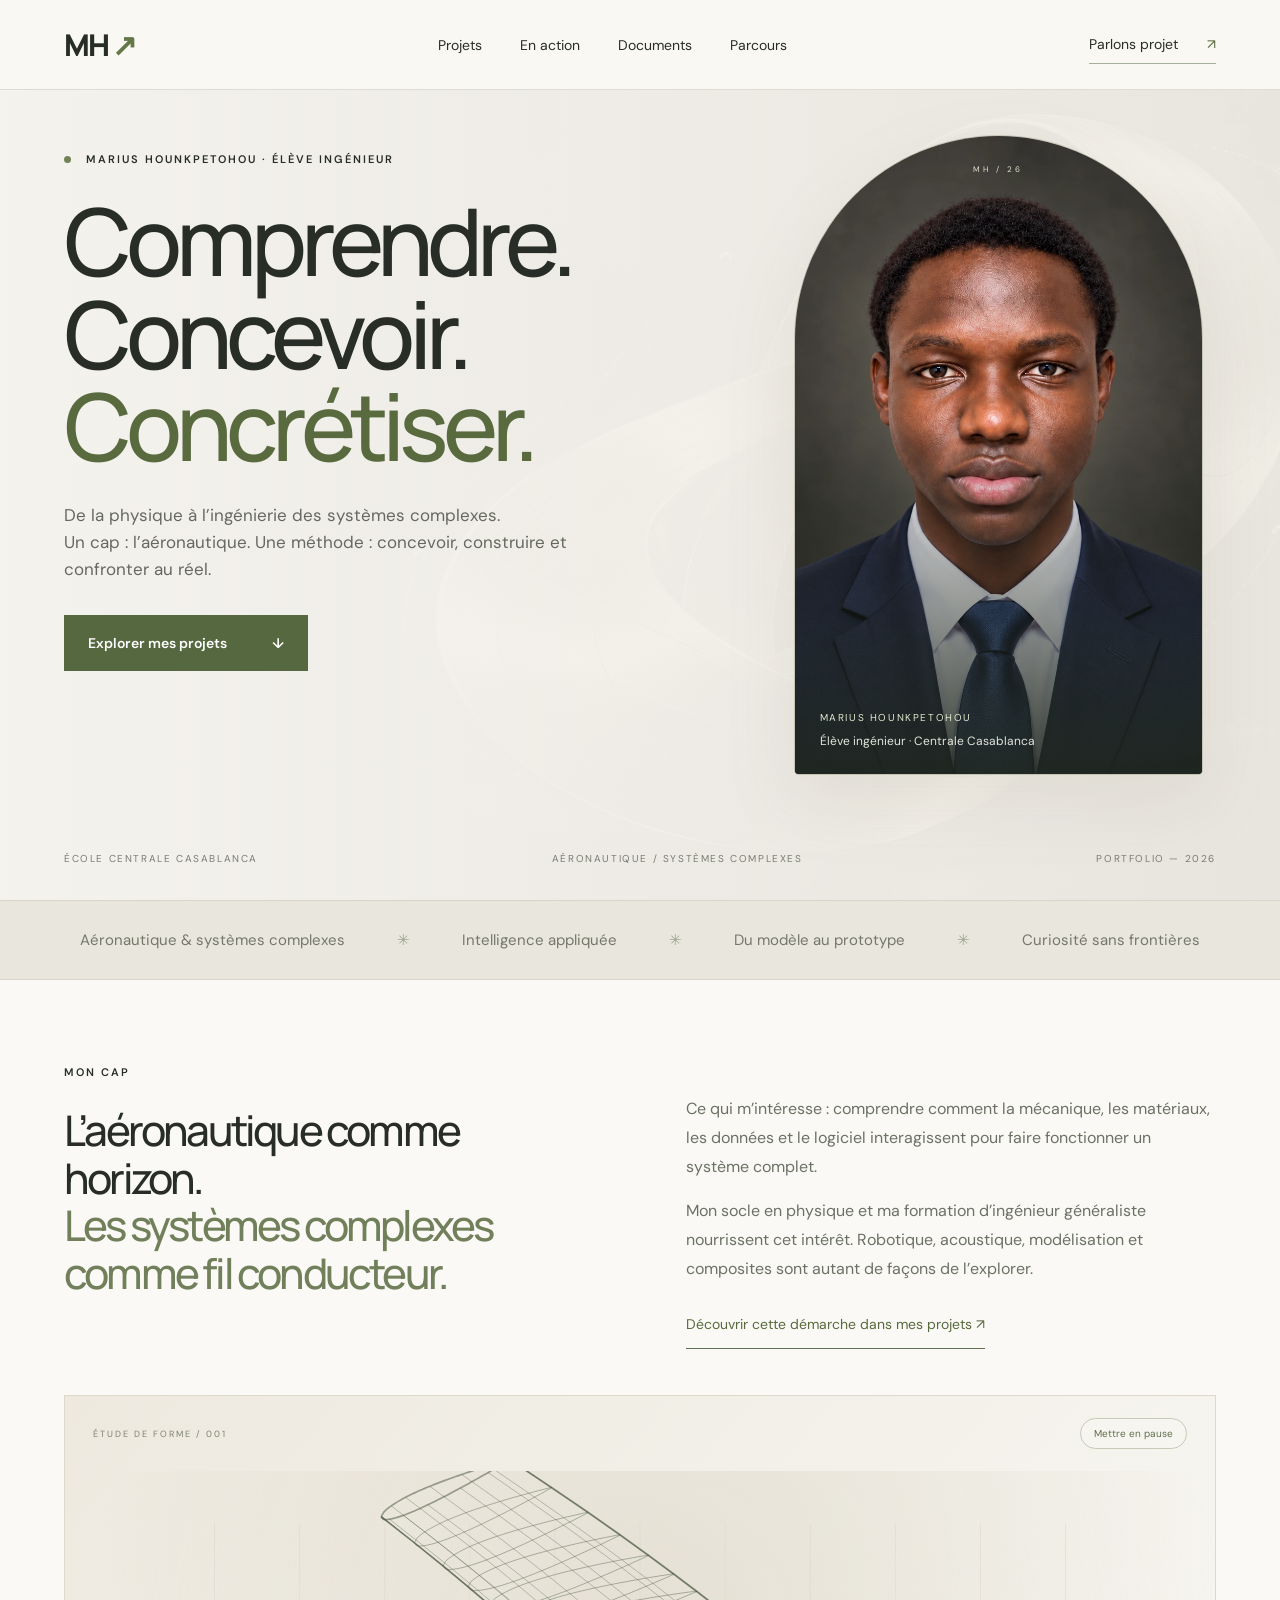
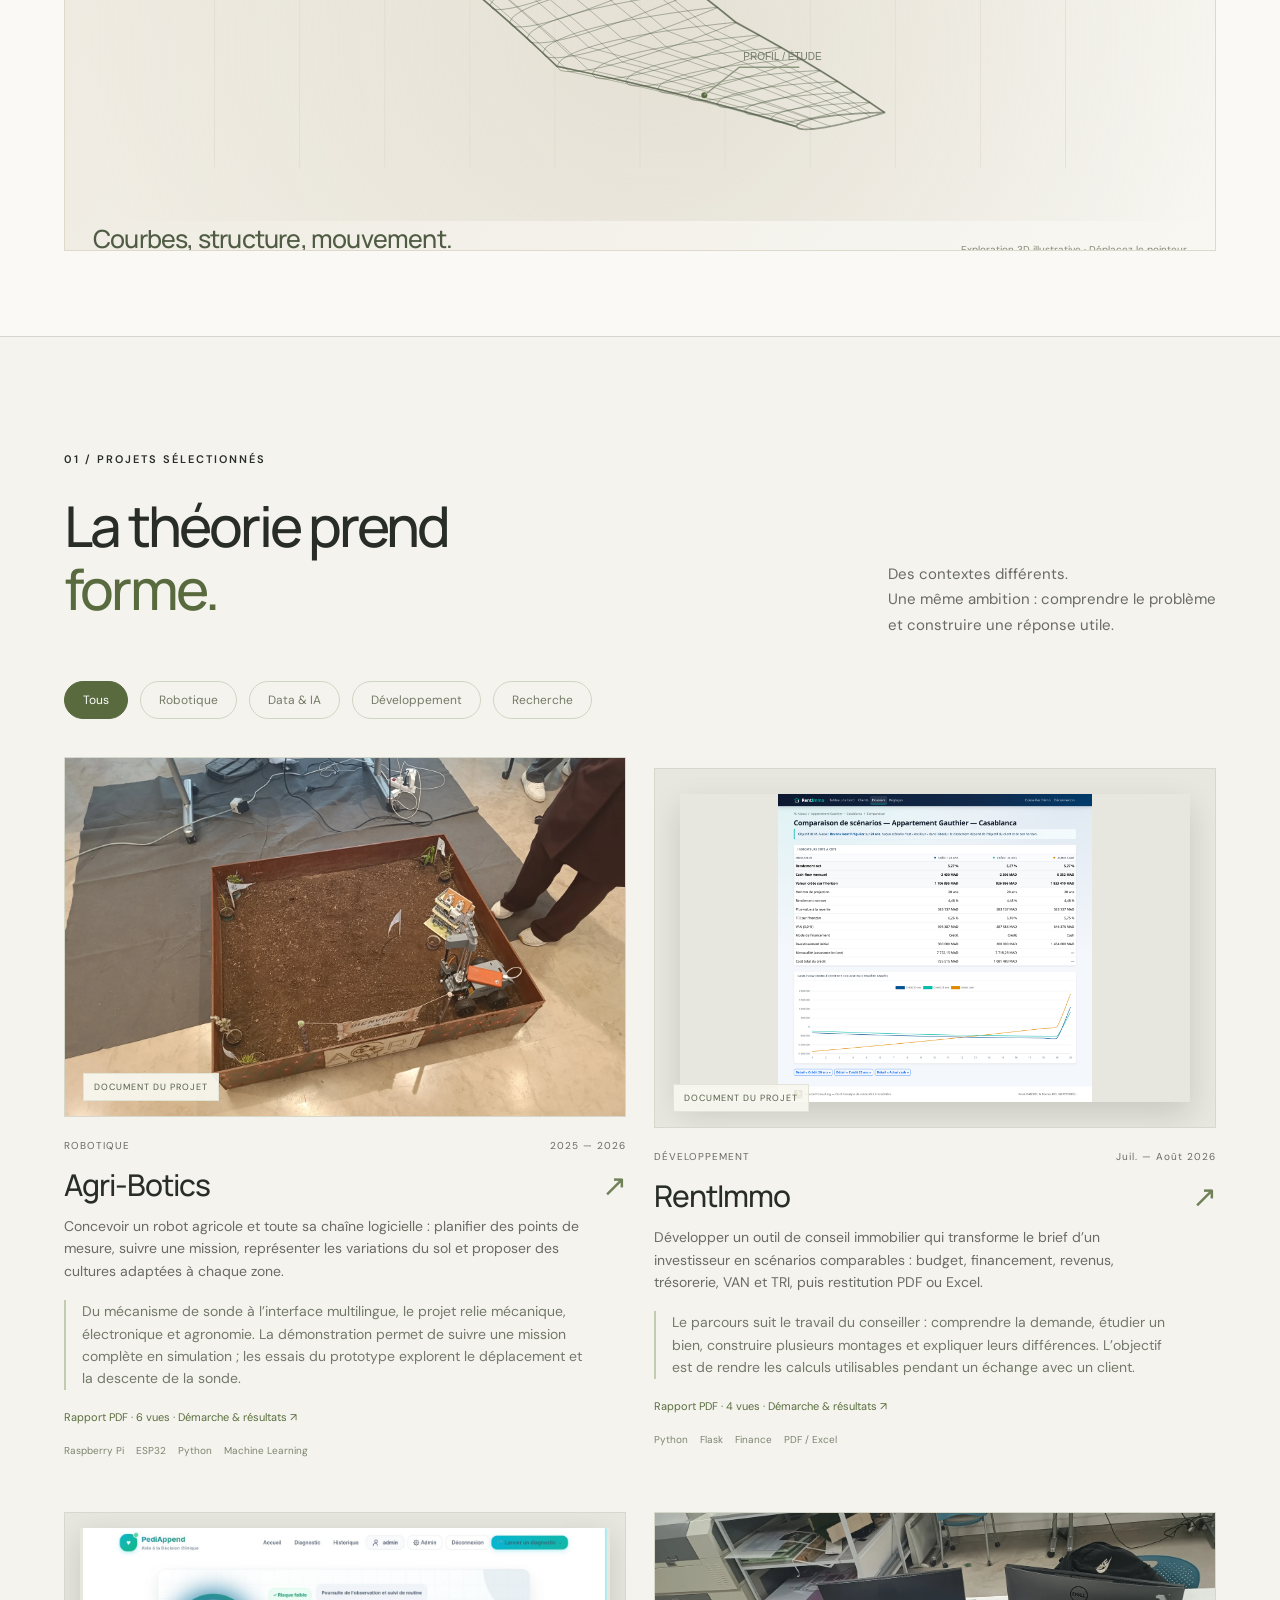
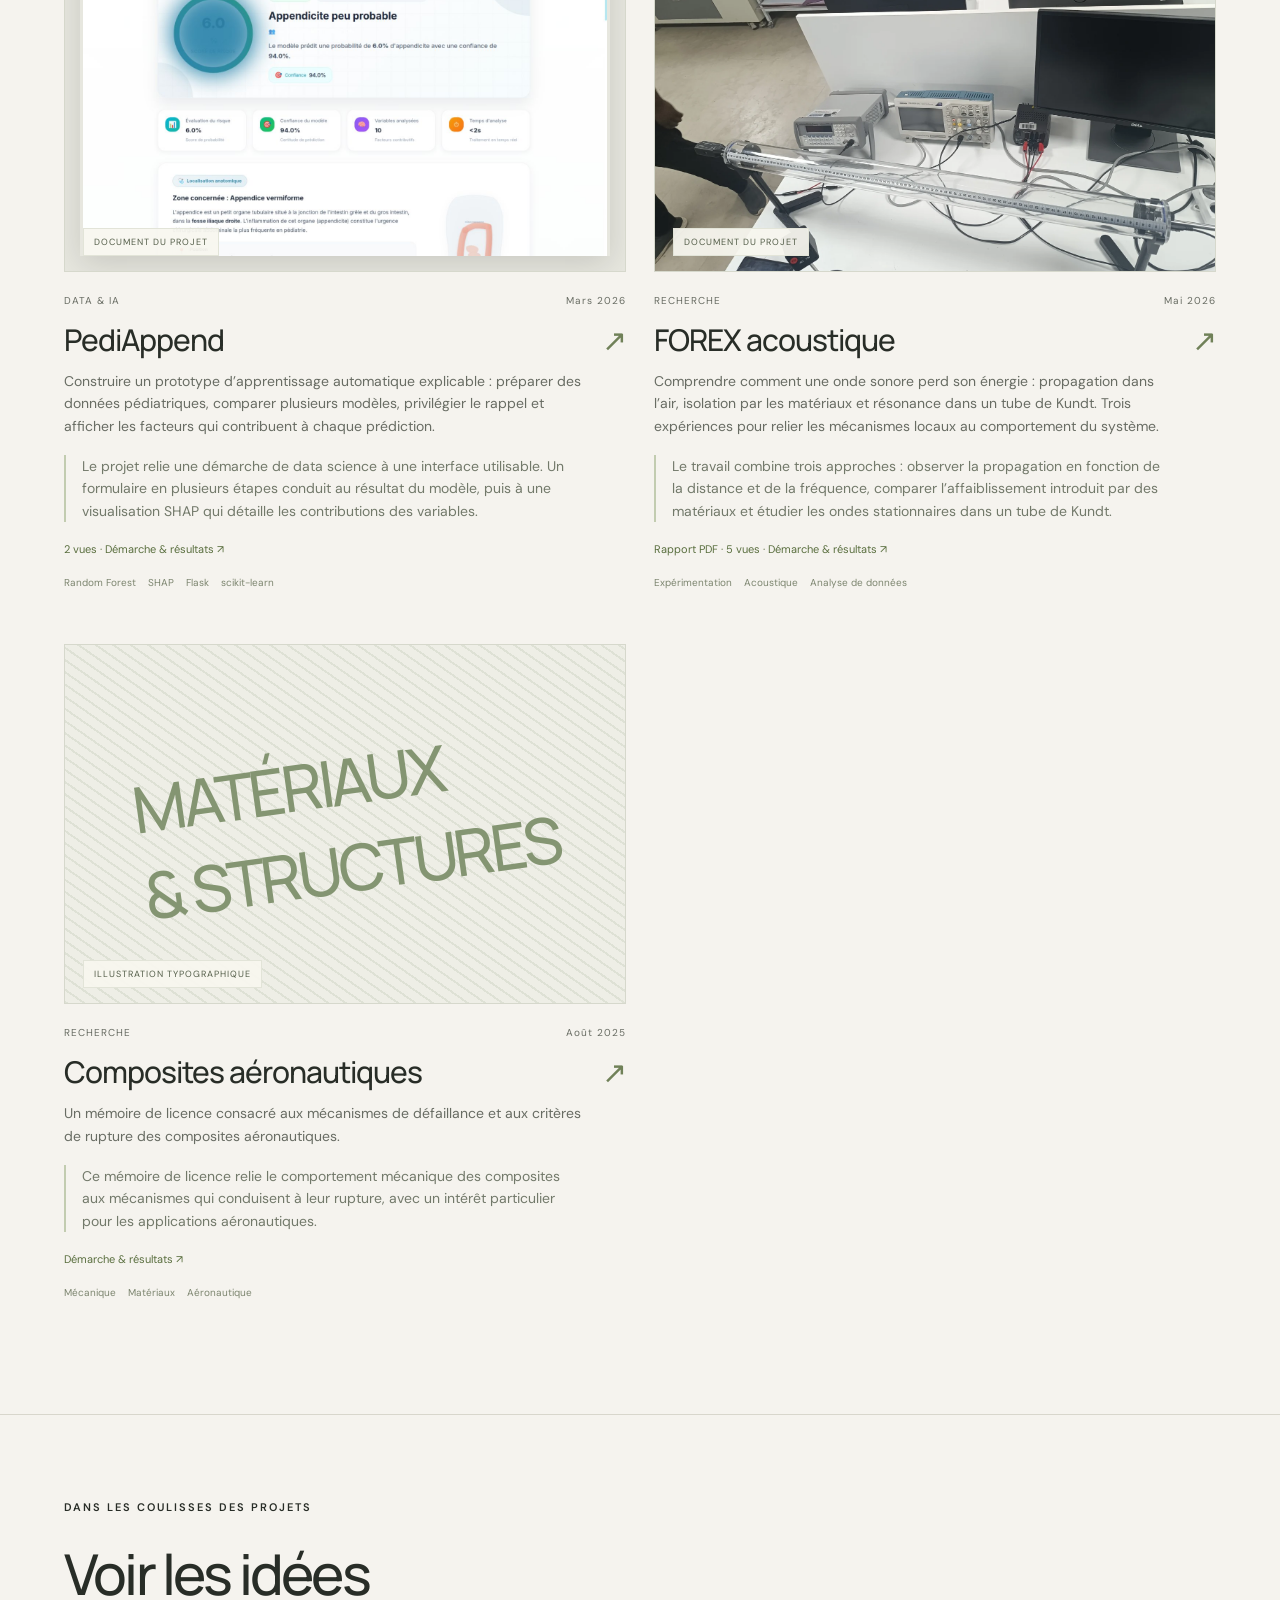
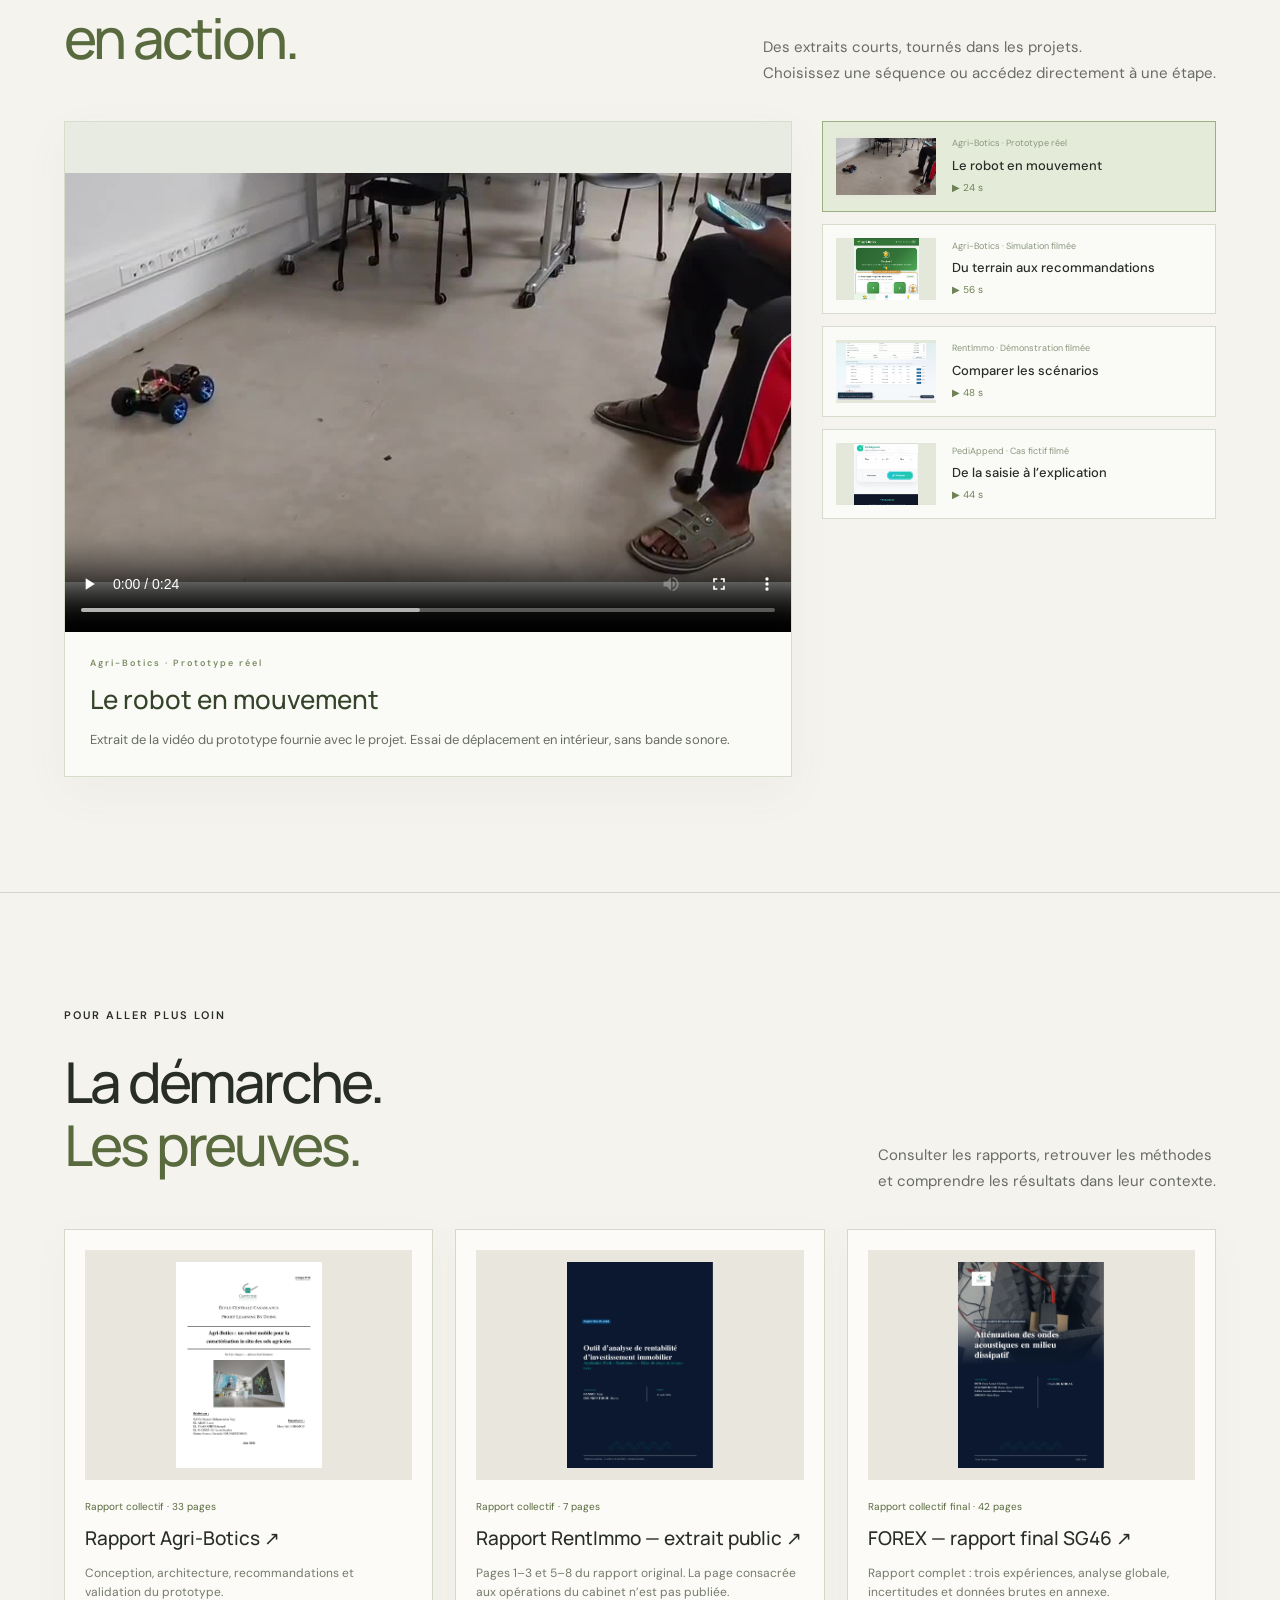
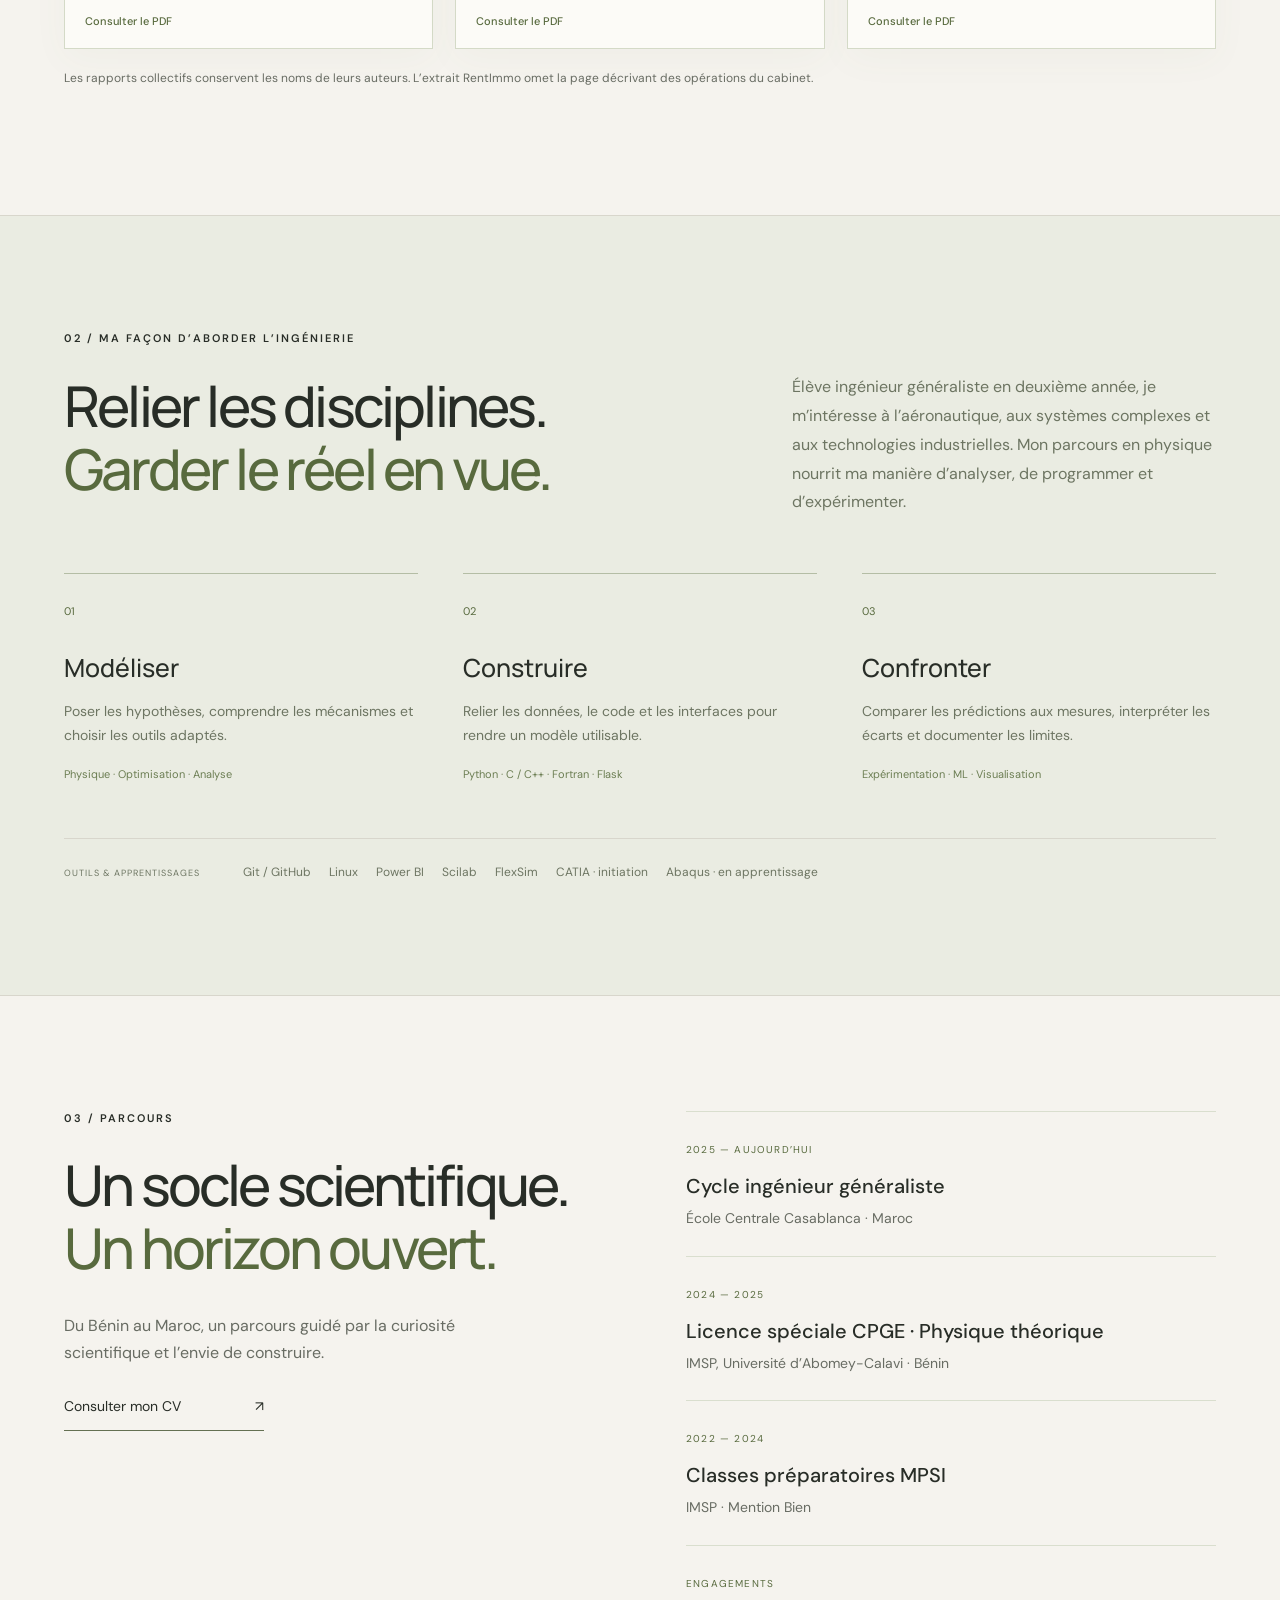
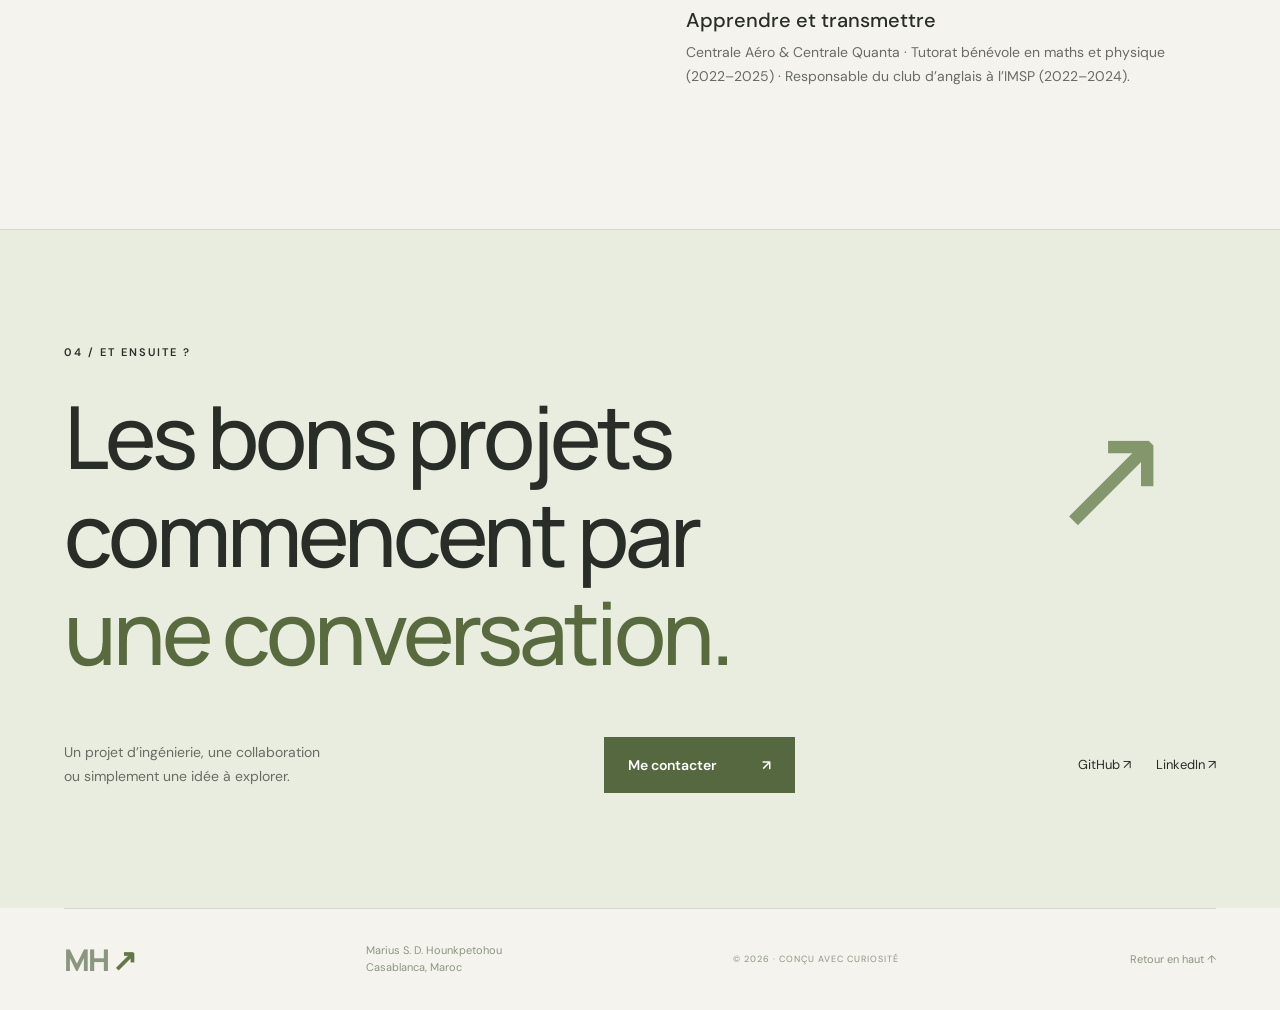
==== commit 3c1f9992: "Refond le portfolio en ivoire et beige avec portrait et aile 3D" ====
--- a/index.html
+++ b/index.html
@@ -1 +1 @@
-<!doctype html><html lang="fr"><head><meta charset="utf-8"><meta name="viewport" content="width=device-width,initial-scale=1"><meta name="description" content="Portfolio de Marius Hounkpetohou, élève ingénieur à Centrale Casablanca : robotique, intelligence artificielle, développement et expérimentation."><meta name="theme-color" content="#101211"><title>Marius Hounkpetohou · Ingénierie & projets</title><link rel="icon" href="assets/favicon.svg" type="image/svg+xml"><link rel="stylesheet" href="style.css"><script src="app.js" defer></script></head><body><a class="skip" href="#projets">Aller aux projets</a><header><a class="brand" href="#">MH<span>↗</span></a><nav aria-label="Navigation principale"><a href="#projets">Projets</a><a href="#demonstrations">En action</a><a href="#ressources">Documents</a><a href="#parcours">Parcours</a></nav><a class="contact-nav" href="#contact">Parlons projet <span>↗</span></a></header><main><section class="hero"><img class="hero-art" src="assets/hero.webp" alt="" aria-hidden="true"><div class="hero-shade"></div><div class="hero-content"><p class="eyebrow"><span class="dot"></span> MARIUS HOUNKPETOHOU · ÉLÈVE INGÉNIEUR</p><h1>Comprendre.<br>Concevoir.<br><em>Concrétiser.</em></h1><p class="intro">De la physique aux systèmes intelligents,<br>je transforme les idées en projets concrets.</p><a class="button" href="#projets">Explorer mes projets <span>↓</span></a></div><div class="hero-bottom"><span>ÉCOLE CENTRALE CASABLANCA</span><span>ROBOTIQUE / DATA / SIMULATION</span><span>PORTFOLIO — 2026</span></div><span class="art-note">ÉTUDE VISUELLE · SYSTÈMES & TRAJECTOIRES</span></section><div class="ticker"><span>Rigueur scientifique</span><i>✳</i><span>Intelligence appliquée</span><i>✳</i><span>Du modèle au prototype</span><i>✳</i><span>Curiosité sans frontières</span></div><section class="projects section" id="projets"><div class="section-head"><div><p class="eyebrow">01 / PROJETS SÉLECTIONNÉS</p><h2>La théorie prend<br><em>forme.</em></h2></div><p>Des contextes différents.<br>Une même ambition : comprendre le problème<br>et construire une réponse utile.</p></div><div class="filters" role="group" aria-label="Filtrer les projets"><button class="active" data-filter="Tous" aria-pressed="true">Tous</button><button data-filter="Robotique" aria-pressed="false">Robotique</button><button data-filter="Data & IA" aria-pressed="false">Data & IA</button><button data-filter="Développement" aria-pressed="false">Développement</button><button data-filter="Recherche" aria-pressed="false">Recherche</button></div><div id="project-grid" class="project-grid" aria-live="polite"></div></section><section class="section demonstrations" id="demonstrations"><div class="section-head"><div><p class="eyebrow">DANS LES COULISSES DES PROJETS</p><h2>Voir les idées<br><em>en action.</em></h2></div><p>Un prototype qui bouge. Une interface qui répond.<br>Des images et des séquences issues des projets.</p></div><div class="demo-layout"><div class="demo-screen"><video id="demo-player" controls playsinline preload="none" aria-label="Démonstration du projet sélectionné"></video><div class="demo-description"><p id="demo-label" class="eyebrow"></p><h3 id="demo-title"></h3><p id="demo-caption"></p></div></div><div id="demo-choices" class="demo-choices" role="group" aria-label="Choisir une démonstration"></div></div></section><section class="section resources" id="ressources"><div class="section-head"><div><p class="eyebrow">POUR ALLER PLUS LOIN</p><h2>La démarche.<br><em>Les preuves.</em></h2></div><p>Consulter les rapports, retrouver les méthodes<br>et comprendre les résultats dans leur contexte.</p></div><div id="report-grid" class="report-grid"></div><p class="resource-note">Les rapports collectifs conservent les noms de leurs auteurs. L’extrait RentImmo omet la page décrivant des opérations du cabinet.</p></section><section class="approach section" id="approche"><p class="eyebrow">02 / MA FAÇON D’ABORDER L’INGÉNIERIE</p><div class="approach-top"><h2>Relier les disciplines.<br><em>Garder le réel en vue.</em></h2><p>Élève ingénieur généraliste en deuxième année, je m’intéresse à l’aéronautique, aux systèmes complexes et aux technologies industrielles. Mon parcours en physique nourrit ma manière d’analyser, de programmer et d’expérimenter.</p></div><div class="methods"><article><span>01</span><h3>Modéliser</h3><p>Poser les hypothèses, comprendre les mécanismes et choisir les outils adaptés.</p><small>Physique · Optimisation · Analyse</small></article><article><span>02</span><h3>Construire</h3><p>Relier les données, le code et les interfaces pour rendre un modèle utilisable.</p><small>Python · C / C++ · Fortran · Flask</small></article><article><span>03</span><h3>Confronter</h3><p>Comparer les prédictions aux mesures, interpréter les écarts et documenter les limites.</p><small>Expérimentation · ML · Visualisation</small></article></div><div class="toolbox"><p>OUTILS & APPRENTISSAGES</p><span>Git / GitHub</span><span>Linux</span><span>Power BI</span><span>Scilab</span><span>FlexSim</span><span>CATIA · initiation</span><span>Abaqus · en apprentissage</span></div></section><section class="section journey" id="parcours"><div><p class="eyebrow">03 / PARCOURS</p><h2>Un socle scientifique.<br><em>Un horizon ouvert.</em></h2><p class="journey-intro">Du Bénin au Maroc, un parcours guidé par la curiosité scientifique et l’envie de construire.</p><a class="text-link" href="assets/Forum_CV.pdf" target="_blank" rel="noopener">Consulter mon CV <span>↗</span></a></div><div class="timeline"><article><time>2025 — AUJOURD’HUI</time><h3>Cycle ingénieur généraliste</h3><p>École Centrale Casablanca · Maroc</p></article><article><time>2024 — 2025</time><h3>Licence spéciale CPGE · Physique théorique</h3><p>IMSP, Université d’Abomey-Calavi · Bénin</p></article><article><time>2022 — 2024</time><h3>Classes préparatoires MPSI</h3><p>IMSP · Mention Bien</p></article><article><time>ENGAGEMENTS</time><h3>Apprendre et transmettre</h3><p>Centrale Aéro & Centrale Quanta · Tutorat bénévole en maths et physique (2022–2025) · Responsable du club d’anglais à l’IMSP (2022–2024).</p></article></div></section><section class="contact section" id="contact"><p class="eyebrow">04 / ET ENSUITE ?</p><h2>Les bons projets<br>commencent par<br><em>une conversation.</em><span>↗</span></h2><div class="contact-bottom"><p>Un projet d’ingénierie, une collaboration<br>ou simplement une idée à explorer.</p><a class="button" href="mailto:mariusstevensdechede.hounkpeto@centrale-casablanca.ma">Me contacter <span>↗</span></a><div><a href="https://github.com/Mavens06" target="_blank" rel="noopener">GitHub ↗</a><a href="https://www.linkedin.com/in/marius-hounkpetohou/" target="_blank" rel="noopener">LinkedIn ↗</a></div></div></section></main><footer><a class="brand" href="#">MH<span>↗</span></a><p>Marius S. D. Hounkpetohou<br>Casablanca, Maroc</p><span>© 2026 · CONÇU AVEC CURIOSITÉ</span><a href="#">Retour en haut ↑</a></footer><dialog id="project-dialog"><button class="close" aria-label="Fermer la fiche projet">×</button><div id="dialog-content"></div></dialog></body></html>+<!doctype html><html lang="fr"><head><meta charset="utf-8"><meta name="viewport" content="width=device-width,initial-scale=1"><meta name="description" content="Portfolio de Marius Hounkpetohou, élève ingénieur à Centrale Casablanca : aéronautique, ingénierie des systèmes complexes, robotique et expérimentation."><meta name="theme-color" content="#f4f2eb"><title>Marius Hounkpetohou · Ingénierie & projets</title><link rel="icon" href="assets/favicon.svg" type="image/svg+xml"><link rel="stylesheet" href="style.css"><script src="app.js" defer></script><script src="wing.js" defer></script></head><body><a class="skip" href="#projets">Aller aux projets</a><header><a class="brand" href="#">MH<span>↗</span></a><nav aria-label="Navigation principale"><a href="#projets">Projets</a><a href="#demonstrations">En action</a><a href="#ressources">Documents</a><a href="#parcours">Parcours</a></nav><a class="contact-nav" href="#contact">Parlons projet <span>↗</span></a></header><main><section class="hero"><img class="hero-art" src="assets/hero.webp" alt="" aria-hidden="true"><div class="hero-shade"></div><div class="hero-content"><p class="eyebrow"><span class="dot"></span> MARIUS HOUNKPETOHOU · ÉLÈVE INGÉNIEUR</p><h1>Comprendre.<br>Concevoir.<br><em>Concrétiser.</em></h1><p class="intro">De la physique à l’ingénierie des systèmes complexes.<br>Un cap : l’aéronautique. Une méthode : concevoir, construire et confronter au réel.</p><a class="button" href="#projets">Explorer mes projets <span>↓</span></a></div><figure class="hero-portrait"><img src="assets/marius-portrait-pro.webp" alt="Portrait professionnel de Marius Hounkpetohou" fetchpriority="high" width="1000" height="1250"><figcaption><span>MARIUS HOUNKPETOHOU</span><small>Élève ingénieur · Centrale Casablanca</small></figcaption><span class="portrait-mark" aria-hidden="true">MH / 26</span></figure><div class="hero-bottom"><span>ÉCOLE CENTRALE CASABLANCA</span><span>AÉRONAUTIQUE / SYSTÈMES COMPLEXES</span><span>PORTFOLIO — 2026</span></div></section><div class="ticker"><span>Aéronautique & systèmes complexes</span><i>✳</i><span>Intelligence appliquée</span><i>✳</i><span>Du modèle au prototype</span><i>✳</i><span>Curiosité sans frontières</span></div><section class="focus-section section" id="cap"><div><p class="eyebrow">MON CAP</p><h2>L’aéronautique comme horizon.<br><em>Les systèmes complexes comme fil conducteur.</em></h2></div><div class="focus-copy"><p>Ce qui m’intéresse : comprendre comment la mécanique, les matériaux, les données et le logiciel interagissent pour faire fonctionner un système complet.</p><p>Mon socle en physique et ma formation d’ingénieur généraliste nourrissent cet intérêt. Robotique, acoustique, modélisation et composites sont autant de façons de l’explorer.</p><a class="text-link" href="#projets">Découvrir cette démarche dans mes projets ↗</a></div><figure class="wing-study"><div class="study-top"><span>ÉTUDE DE FORME / 001</span><button id="motion-toggle" aria-pressed="true">Mettre en pause</button></div><canvas id="wing-canvas" role="img" aria-label="Étude illustrative d’une aile en trois dimensions, en rotation lente"></canvas><figcaption><span>Courbes, structure, mouvement.</span><small>Exploration 3D illustrative · Déplacez le pointeur</small></figcaption></figure></section><section class="projects section" id="projets"><div class="section-head"><div><p class="eyebrow">01 / PROJETS SÉLECTIONNÉS</p><h2>La théorie prend<br><em>forme.</em></h2></div><p>Des contextes différents.<br>Une même ambition : comprendre le problème<br>et construire une réponse utile.</p></div><div class="filters" role="group" aria-label="Filtrer les projets"><button class="active" data-filter="Tous" aria-pressed="true">Tous</button><button data-filter="Robotique" aria-pressed="false">Robotique</button><button data-filter="Data & IA" aria-pressed="false">Data & IA</button><button data-filter="Développement" aria-pressed="false">Développement</button><button data-filter="Recherche" aria-pressed="false">Recherche</button></div><div id="project-grid" class="project-grid" aria-live="polite"></div></section><section class="section demonstrations" id="demonstrations"><div class="section-head"><div><p class="eyebrow">DANS LES COULISSES DES PROJETS</p><h2>Voir les idées<br><em>en action.</em></h2></div><p>Des extraits courts, tournés dans les projets.<br>Choisissez une séquence ou accédez directement à une étape.</p></div><div class="demo-layout"><div class="demo-screen"><video id="demo-player" controls playsinline preload="none" aria-label="Démonstration du projet sélectionné"></video><div id="demo-chapters" class="demo-chapters" aria-label="Étapes de la démonstration"></div><div class="demo-description"><p id="demo-label" class="eyebrow"></p><h3 id="demo-title"></h3><p id="demo-caption"></p></div></div><div id="demo-choices" class="demo-choices" role="group" aria-label="Choisir une démonstration"></div></div></section><section class="section resources" id="ressources"><div class="section-head"><div><p class="eyebrow">POUR ALLER PLUS LOIN</p><h2>La démarche.<br><em>Les preuves.</em></h2></div><p>Consulter les rapports, retrouver les méthodes<br>et comprendre les résultats dans leur contexte.</p></div><div id="report-grid" class="report-grid"></div><p class="resource-note">Les rapports collectifs conservent les noms de leurs auteurs. L’extrait RentImmo omet la page décrivant des opérations du cabinet.</p></section><section class="approach section" id="approche"><p class="eyebrow">02 / MA FAÇON D’ABORDER L’INGÉNIERIE</p><div class="approach-top"><h2>Relier les disciplines.<br><em>Garder le réel en vue.</em></h2><p>Élève ingénieur généraliste en deuxième année, je m’intéresse à l’aéronautique, aux systèmes complexes et aux technologies industrielles. Mon parcours en physique nourrit ma manière d’analyser, de programmer et d’expérimenter.</p></div><div class="methods"><article><span>01</span><h3>Modéliser</h3><p>Poser les hypothèses, comprendre les mécanismes et choisir les outils adaptés.</p><small>Physique · Optimisation · Analyse</small></article><article><span>02</span><h3>Construire</h3><p>Relier les données, le code et les interfaces pour rendre un modèle utilisable.</p><small>Python · C / C++ · Fortran · Flask</small></article><article><span>03</span><h3>Confronter</h3><p>Comparer les prédictions aux mesures, interpréter les écarts et documenter les limites.</p><small>Expérimentation · ML · Visualisation</small></article></div><div class="toolbox"><p>OUTILS & APPRENTISSAGES</p><span>Git / GitHub</span><span>Linux</span><span>Power BI</span><span>Scilab</span><span>FlexSim</span><span>CATIA · initiation</span><span>Abaqus · en apprentissage</span></div></section><section class="section journey" id="parcours"><div><p class="eyebrow">03 / PARCOURS</p><h2>Un socle scientifique.<br><em>Un horizon ouvert.</em></h2><p class="journey-intro">Du Bénin au Maroc, un parcours guidé par la curiosité scientifique et l’envie de construire.</p><a class="text-link" href="assets/Forum_CV.pdf" target="_blank" rel="noopener">Consulter mon CV <span>↗</span></a></div><div class="timeline"><article><time>2025 — AUJOURD’HUI</time><h3>Cycle ingénieur généraliste</h3><p>École Centrale Casablanca · Maroc</p></article><article><time>2024 — 2025</time><h3>Licence spéciale CPGE · Physique théorique</h3><p>IMSP, Université d’Abomey-Calavi · Bénin</p></article><article><time>2022 — 2024</time><h3>Classes préparatoires MPSI</h3><p>IMSP · Mention Bien</p></article><article><time>ENGAGEMENTS</time><h3>Apprendre et transmettre</h3><p>Centrale Aéro & Centrale Quanta · Tutorat bénévole en maths et physique (2022–2025) · Responsable du club d’anglais à l’IMSP (2022–2024).</p></article></div></section><section class="contact section" id="contact"><p class="eyebrow">04 / ET ENSUITE ?</p><h2>Les bons projets<br>commencent par<br><em>une conversation.</em><span>↗</span></h2><div class="contact-bottom"><p>Un projet d’ingénierie, une collaboration<br>ou simplement une idée à explorer.</p><a class="button" href="mailto:mariusstevensdechede.hounkpeto@centrale-casablanca.ma">Me contacter <span>↗</span></a><div><a href="https://github.com/Mavens06" target="_blank" rel="noopener">GitHub ↗</a><a href="https://www.linkedin.com/in/marius-hounkpetohou/" target="_blank" rel="noopener">LinkedIn ↗</a></div></div></section></main><footer><a class="brand" href="#">MH<span>↗</span></a><p>Marius S. D. Hounkpetohou<br>Casablanca, Maroc</p><span>© 2026 · CONÇU AVEC CURIOSITÉ</span><a href="#">Retour en haut ↑</a></footer><dialog id="project-dialog"><button class="close" aria-label="Fermer la fiche projet">×</button><div id="dialog-content"></div></dialog></body></html>
--- a/style.css
+++ b/style.css
@@ -9,3 +9,15 @@
 /* Case studies and original project documents */
 .project-card .project-preview{color:#d2d7cb;border-left:2px solid #66754c;padding-left:16px;margin:18px 0 20px;font-size:14px}.project-deliverables{font-size:11px;color:var(--accent);margin:20px 0}.project-card .media-count{display:none}.detail h4{font-size:17px;font-weight:500;margin:0 0 8px;color:var(--text)}.project-steps{list-style:decimal-leading-zero;padding-left:30px}.project-steps li{padding-left:10px;margin:26px 0}.project-steps li::marker{color:var(--accent);font-size:12px}.project-steps p{margin-bottom:0}.takeaway{border-left:2px solid var(--accent);background:#242d20;padding:22px;margin:35px 0}.takeaway strong{font-size:11px;letter-spacing:1px;text-transform:uppercase;color:var(--accent)}.takeaway p{margin:10px 0 0}.resources{border-top:1px solid var(--line)}.report-grid{display:grid;grid-template-columns:repeat(3,minmax(0,1fr));gap:22px}.report-card{border:1px solid #414c37;padding:20px;display:flex;gap:20px;background:#191e18;align-items:start;margin:25px 0;color:var(--text);transition:border-color .2s}.report-card:hover{border-color:var(--accent)}.report-card img{width:90px;aspect-ratio:637/900;object-fit:cover}.report-card>span{display:flex;flex:1;min-width:0;flex-direction:column;gap:12px}.report-card small{font-size:10px;color:var(--accent)}.report-card strong{font:500 19px/1.4 Manrope}.report-card span span{font-size:12px;line-height:1.6;color:var(--muted)}.report-card b{font-size:11px;font-weight:500;color:var(--accent)}.report-grid .report-card{flex-direction:column;margin:20px 0}.report-grid .report-card img{width:100%;height:230px;object-fit:contain;background:#dddcd2;padding:12px}.resource-note{font-size:12px;color:var(--muted);line-height:1.6}.detail{overflow-wrap:anywhere}.detail h2{max-width:95%}.project-card{min-width:0}.composites strong{font-size:clamp(38px,5vw,64px)}
 @media(max-width:800px){.report-grid{grid-template-columns:1fr}.report-grid .report-card{flex-direction:row;margin:0}.report-grid .report-card img{width:90px;height:auto;padding:0}.report-card{padding:16px;gap:15px}.report-card strong{font-size:16px}.resources .resource-note{margin-top:22px}nav{gap:14px}header{gap:15px}.brand{flex-shrink:0}}@media(max-width:420px){nav{gap:10px;font-size:11px}.brand{font-size:25px}.composites strong{font-size:43px}}
+
+/* Portrait and professional direction */
+.hero{min-height:760px;padding-top:62px}.hero-art{opacity:.18;filter:saturate(.35)}.hero-shade{background:linear-gradient(90deg,#101211 0%,#101211b8 50%,#10121144 100%),linear-gradient(0deg,#101211,transparent 45%)}.hero-content{z-index:2;max-width:63%}.hero h1{font-size:clamp(58px,7.3vw,106px)}.hero .intro{max-width:590px;font-size:17px}.hero-portrait{position:absolute;right:6%;top:45px;bottom:125px;width:32%;max-width:450px;margin:0;border:1px solid #677457;border-radius:220px 220px 5px 5px;overflow:hidden;background:#272d24;box-shadow:0 35px 100px #0005}.hero-portrait>img{width:100%;height:100%;object-fit:cover;object-position:center 30%;display:block}.hero-portrait:after{content:'';position:absolute;inset:45% 0 0;background:linear-gradient(transparent,#101211e8)}.hero-portrait figcaption{position:absolute;z-index:1;bottom:25px;left:25px;right:18px;display:flex;flex-direction:column;gap:9px}.hero-portrait figcaption span{font-size:10px;letter-spacing:1.6px;color:var(--accent)}.hero-portrait small{font-size:12px;color:#d5d9ce}.portrait-mark{position:absolute;top:28px;left:50%;transform:translateX(-50%);font-size:8px;letter-spacing:3px;color:#d8e3cc}.hero-bottom{z-index:2}.focus-section{display:grid;grid-template-columns:1.1fr 1fr;gap:8%;border-bottom:1px solid var(--line);padding-block:85px}.focus-section h2{font-size:clamp(31px,3.2vw,48px)}.focus-copy{padding-top:30px}.focus-copy p{color:var(--muted);font-size:16px;line-height:1.8}.focus-copy .text-link{color:var(--accent)}.presentation-link{display:block;border:1px solid #65784b;padding:22px;margin:24px 0;background:#25301d}.presentation-link strong{display:block;font-weight:500;color:var(--accent);margin-bottom:10px}.presentation-link span{font-size:13px;line-height:1.7;color:var(--muted)}
+/* Short filmed demos with accessible step navigation */
+.demo-screen video{aspect-ratio:auto;height:510px;width:100%;object-fit:contain;background:#090c09}.demo-chapters{display:flex;gap:8px;flex-wrap:wrap;padding:15px 22px;border-block:1px solid var(--line)}.demo-chapters:empty{display:none}.demo-chapters button{border:1px solid #4e5d40;border-radius:20px;padding:8px 12px;background:transparent;color:#cdd9bd;font-size:11px}.demo-chapters button:hover{background:#35432a}.demo-chapters time{color:var(--accent);margin-right:7px}.detail-video{height:400px;object-fit:contain}.video-note a{color:var(--accent);text-decoration:underline;text-underline-offset:3px}.demo-screen video::cue,.detail-video::cue{font-size:14px;background:#101211e8;color:#eef3e6}.demo-description h3{font-size:26px}.demo-choice img{object-fit:contain;background:#0b0f09}.demo-description .video-format{display:inline-block;font-size:10px;color:var(--accent);border:1px solid #5c6b46;border-radius:20px;padding:6px 10px;margin-bottom:15px}
+@media(max-width:900px){.hero-content{max-width:65%}.hero-portrait{right:3%;width:34%;top:80px;bottom:160px}.hero h1{font-size:clamp(58px,8vw,78px)}.hero .intro{max-width:440px;font-size:15px}.focus-section{grid-template-columns:1fr;gap:10px}.focus-copy{padding-top:0}.demo-screen video{height:460px}}
+@media(max-width:600px){.hero{height:auto;min-height:0;padding:45px 6% 30px;display:flex;gap:28px}.hero-content{max-width:100%}.hero h1{font-size:clamp(54px,14vw,78px);letter-spacing:-3px}.hero .intro{font-size:15px;line-height:1.7}.hero .eyebrow{font-size:8px}.hero-portrait{position:relative;inset:auto;width:100%;height:350px;max-width:none;border-radius:170px 170px 6px 6px}.hero-portrait>img{object-position:center 24%}.hero-portrait figcaption{bottom:23px}.hero-bottom{padding-top:0;gap:12px}.hero-bottom span:nth-child(2){display:block;line-height:1.6}.focus-section{padding-block:60px}.focus-section h2{font-size:32px}.focus-copy p{font-size:15px}.demo-screen video{height:auto;max-height:500px;min-height:220px}.demo-chapters{padding:12px}.demo-chapters button{font-size:10px}.detail-video{height:auto;max-height:440px}.demo-description h3{font-size:23px}}
+
+/* Ivory edition — warm white, stone and restrained olive */
+:root{--bg:#f5f3ee;--panel:#eeece5;--text:#282d27;--muted:#686c63;--accent:#586a3e;--line:#d8d6cc}body{background:var(--bg)}header{background:#f9f8f3ed;backdrop-filter:blur(18px);border-color:#deddd3}.brand span{color:#647746}.contact-nav{border-color:#a5ae96}.hero{background:#f1eee6}.hero-art{opacity:.045;mix-blend-mode:multiply;filter:grayscale(1)}.hero-shade{background:linear-gradient(90deg,#f5f3eef5 0%,#f5f3ee77 50%,#f5f3ee11 100%)}.hero .intro{color:#65695e}.dot{background:#718257}.button{background:#56683f;color:#fff}.button:hover{background:#40522d}.hero-bottom{color:#797d70}.hero-portrait{border-color:#c3c4b4;box-shadow:0 25px 70px #8b877322;background:#d4d0c5}.hero-portrait:after{background:linear-gradient(transparent,#20271fe8)}.hero-portrait figcaption span{color:#e1e9d1}.hero-portrait small{color:#e3e5dd}.portrait-mark{color:#dce3d1}.ticker{background:#e9e6dd;color:#747869}.ticker i{color:#9da78c}.focus-section{background:#faf9f5;max-width:none;grid-template-columns:1fr 1fr;gap:4% 8%}.focus-copy p{color:#6c7165}.focus-section h2{font-size:clamp(32px,3.3vw,48px)}.focus-section h2 em{color:#71805b}.wing-study{grid-column:1/-1;margin:15px 0 0;background:linear-gradient(130deg,#ede9df,#f8f7f2);border:1px solid #ded9ca;overflow:hidden;position:relative}.study-top{display:flex;align-items:center;justify-content:space-between;padding:22px 28px;font-size:9px;letter-spacing:2px;color:#7c826f}.study-top button{border:1px solid #c5cbb7;background:#f8f8f366;color:#606e4d;padding:8px 13px;border-radius:20px;font-size:10px;letter-spacing:0}#wing-canvas{display:block;width:100%;height:350px;touch-action:pan-y}.wing-study figcaption{display:flex;justify-content:space-between;align-items:end;gap:15px;padding:0 28px 25px}.wing-study figcaption>span{font:500 25px Manrope;letter-spacing:-.8px;color:#4f5c43}.wing-study small{font-size:10px;color:#828875}.projects{background:#f5f3ee}.project-visual{background:#e7e8de;border-color:#d6d8cc}.image-label{background:#f8f7efed;color:#545e49;border:1px solid #e2e4d8}.project-visual.rentimmo,.project-visual.pediappend{background:#e7e7df}.project-visual.composites{background:repeating-linear-gradient(35deg,#dee1d5 0 2px,#eeeee6 2px 10px)}.composites strong{color:#849572}.project-card h3 span{color:#708158}.project-card .project-preview{color:#72796a;border-color:#c2ccb0}.tags{color:#7c856f}.filters button{color:#727a65;border-color:#d0d6c4}.filters button.active{background:#586a3e;color:#fff}.project-deliverables{color:#596e3e}.approach{background:#eaece2}.methods article{border-color:#b4bda5}.methods p,.approach-top>p,.toolbox{color:#6d7562}.methods small{color:#6c7e53}.report-card{background:#fcfbf7;border-color:#d4dac7;box-shadow:0 10px 35px #6d73550a}.report-grid .report-card img{background:#e8e6dd}.report-card:hover{border-color:#8da075}.report-card span span{color:#747b6b}.takeaway{background:#e8edde}.takeaway p,.detail p{color:#6a7460}.presentation-link{background:#edf2e5;border-color:#c4d1b3}.demo-screen{background:#fafbf6;border-color:#d6ddca;box-shadow:0 15px 45px #68734c0c}.demo-screen video{background:#e8ebe2}.demo-description .eyebrow{color:#7c8c66}.demo-description h3{color:#34432a}.demo-chapters{border-color:#e1e6d8}.demo-chapters button{border-color:#c9d5b9;color:#687e4e;background:#f4f7ee}.demo-chapters button:hover{background:#e0e9d2}.demo-choice{border-color:#d5dccb;background:#fafbf6}.demo-choice.active{background:#e4ecd9;border-color:#9caf83}.demo-choice img{background:#e3e8da}.demo-choice small{color:#8a967d}.demo-choice .duration{color:#6f8255}dialog{background:#fafbf6;color:#303d29;border-color:#bccca8;box-shadow:0 35px 100px #32432233}dialog::backdrop{background:#555c4677;backdrop-filter:blur(10px)}.close{background:#e6eddc;color:#5c7147}.gallery-main img{background:#e9ede2}.detail-image{background:#e9ede2}.gallery-thumbs button{border-color:#d6dfc9}.detail h3{color:#667e4e}.contact{background:#e9ede0;max-width:none}.contact h2>span{color:#84966c}.timeline article{border-color:#d9dece}footer{color:#8b9680}.skip{background:#58703e;color:#fff}.reveal-ready .section-head,.reveal-ready .project-card,.reveal-ready .focus-copy,.reveal-ready .timeline article{transition:opacity .65s,transform .65s}.reveal-ready .pending-reveal{opacity:0;transform:translateY(22px)}
+@media(max-width:800px){.hero-shade{background:linear-gradient(90deg,#f5f3eedd,#f5f3ee77)}.hero-art{opacity:.04}.focus-section{grid-template-columns:1fr}.wing-study{grid-column:auto}#wing-canvas{height:270px}.wing-study figcaption{align-items:start;flex-direction:column}.wing-study figcaption>span{font-size:22px}.study-top{padding:18px}.wing-study figcaption{padding:0 18px 20px}.hero .intro{color:#6d7563}}
+@media(prefers-reduced-motion:reduce){.reveal-ready .pending-reveal{opacity:1;transform:none}.hero-portrait{transform:none!important}}
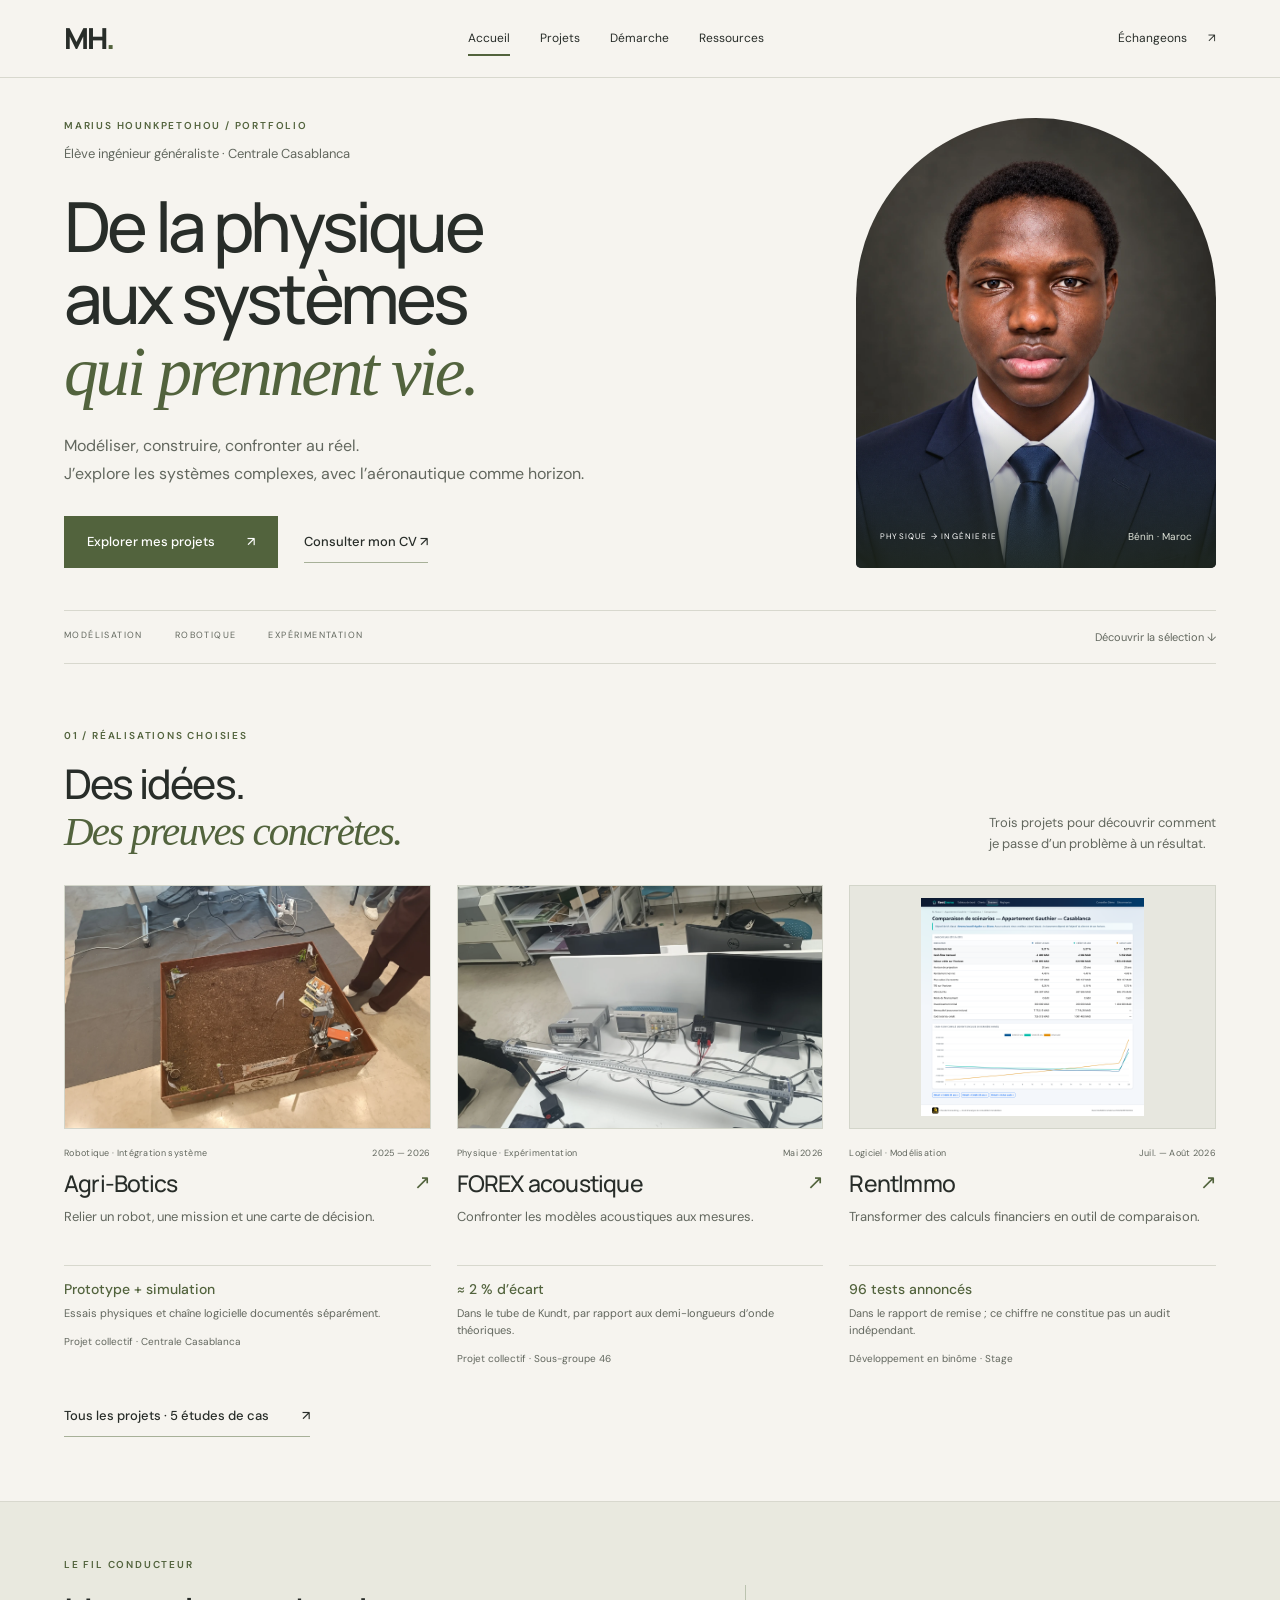
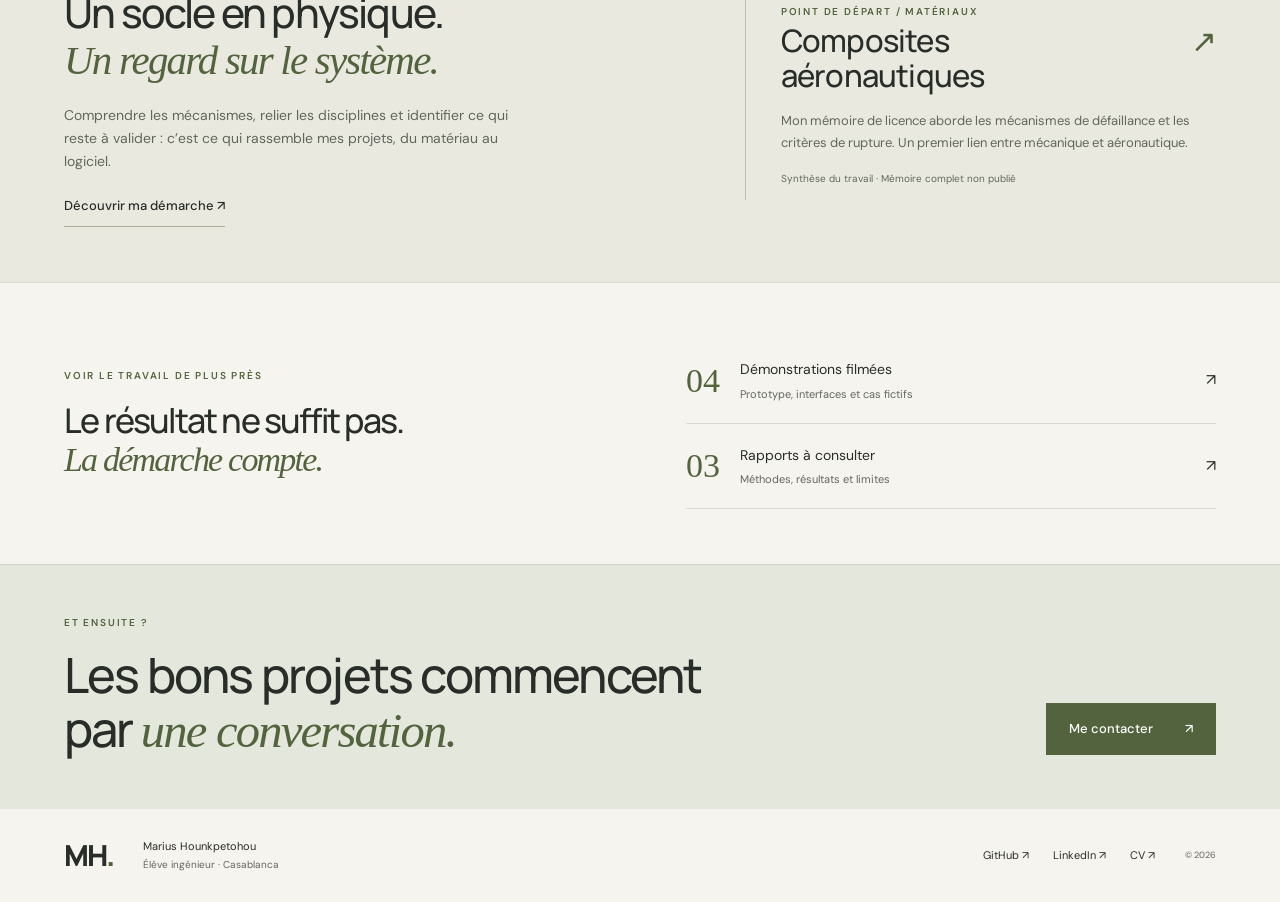
==== commit 4c965021: "Restructure le portfolio en pages de projets et bibliothèque de preuves Accueil condensé, cinq étude" ====
--- a/index.html
+++ b/index.html
@@ -1 +1,5 @@
-<!doctype html><html lang="fr"><head><meta charset="utf-8"><meta name="viewport" content="width=device-width,initial-scale=1"><meta name="description" content="Portfolio de Marius Hounkpetohou, élève ingénieur à Centrale Casablanca : aéronautique, ingénierie des systèmes complexes, robotique et expérimentation."><meta name="theme-color" content="#f4f2eb"><title>Marius Hounkpetohou · Ingénierie & projets</title><link rel="icon" href="assets/favicon.svg" type="image/svg+xml"><link rel="stylesheet" href="style.css"><script src="app.js" defer></script><script src="wing.js" defer></script></head><body><a class="skip" href="#projets">Aller aux projets</a><header><a class="brand" href="#">MH<span>↗</span></a><nav aria-label="Navigation principale"><a href="#projets">Projets</a><a href="#demonstrations">En action</a><a href="#ressources">Documents</a><a href="#parcours">Parcours</a></nav><a class="contact-nav" href="#contact">Parlons projet <span>↗</span></a></header><main><section class="hero"><img class="hero-art" src="assets/hero.webp" alt="" aria-hidden="true"><div class="hero-shade"></div><div class="hero-content"><p class="eyebrow"><span class="dot"></span> MARIUS HOUNKPETOHOU · ÉLÈVE INGÉNIEUR</p><h1>Comprendre.<br>Concevoir.<br><em>Concrétiser.</em></h1><p class="intro">De la physique à l’ingénierie des systèmes complexes.<br>Un cap : l’aéronautique. Une méthode : concevoir, construire et confronter au réel.</p><a class="button" href="#projets">Explorer mes projets <span>↓</span></a></div><figure class="hero-portrait"><img src="assets/marius-portrait-pro.webp" alt="Portrait professionnel de Marius Hounkpetohou" fetchpriority="high" width="1000" height="1250"><figcaption><span>MARIUS HOUNKPETOHOU</span><small>Élève ingénieur · Centrale Casablanca</small></figcaption><span class="portrait-mark" aria-hidden="true">MH / 26</span></figure><div class="hero-bottom"><span>ÉCOLE CENTRALE CASABLANCA</span><span>AÉRONAUTIQUE / SYSTÈMES COMPLEXES</span><span>PORTFOLIO — 2026</span></div></section><div class="ticker"><span>Aéronautique & systèmes complexes</span><i>✳</i><span>Intelligence appliquée</span><i>✳</i><span>Du modèle au prototype</span><i>✳</i><span>Curiosité sans frontières</span></div><section class="focus-section section" id="cap"><div><p class="eyebrow">MON CAP</p><h2>L’aéronautique comme horizon.<br><em>Les systèmes complexes comme fil conducteur.</em></h2></div><div class="focus-copy"><p>Ce qui m’intéresse : comprendre comment la mécanique, les matériaux, les données et le logiciel interagissent pour faire fonctionner un système complet.</p><p>Mon socle en physique et ma formation d’ingénieur généraliste nourrissent cet intérêt. Robotique, acoustique, modélisation et composites sont autant de façons de l’explorer.</p><a class="text-link" href="#projets">Découvrir cette démarche dans mes projets ↗</a></div><figure class="wing-study"><div class="study-top"><span>ÉTUDE DE FORME / 001</span><button id="motion-toggle" aria-pressed="true">Mettre en pause</button></div><canvas id="wing-canvas" role="img" aria-label="Étude illustrative d’une aile en trois dimensions, en rotation lente"></canvas><figcaption><span>Courbes, structure, mouvement.</span><small>Exploration 3D illustrative · Déplacez le pointeur</small></figcaption></figure></section><section class="projects section" id="projets"><div class="section-head"><div><p class="eyebrow">01 / PROJETS SÉLECTIONNÉS</p><h2>La théorie prend<br><em>forme.</em></h2></div><p>Des contextes différents.<br>Une même ambition : comprendre le problème<br>et construire une réponse utile.</p></div><div class="filters" role="group" aria-label="Filtrer les projets"><button class="active" data-filter="Tous" aria-pressed="true">Tous</button><button data-filter="Robotique" aria-pressed="false">Robotique</button><button data-filter="Data & IA" aria-pressed="false">Data & IA</button><button data-filter="Développement" aria-pressed="false">Développement</button><button data-filter="Recherche" aria-pressed="false">Recherche</button></div><div id="project-grid" class="project-grid" aria-live="polite"></div></section><section class="section demonstrations" id="demonstrations"><div class="section-head"><div><p class="eyebrow">DANS LES COULISSES DES PROJETS</p><h2>Voir les idées<br><em>en action.</em></h2></div><p>Des extraits courts, tournés dans les projets.<br>Choisissez une séquence ou accédez directement à une étape.</p></div><div class="demo-layout"><div class="demo-screen"><video id="demo-player" controls playsinline preload="none" aria-label="Démonstration du projet sélectionné"></video><div id="demo-chapters" class="demo-chapters" aria-label="Étapes de la démonstration"></div><div class="demo-description"><p id="demo-label" class="eyebrow"></p><h3 id="demo-title"></h3><p id="demo-caption"></p></div></div><div id="demo-choices" class="demo-choices" role="group" aria-label="Choisir une démonstration"></div></div></section><section class="section resources" id="ressources"><div class="section-head"><div><p class="eyebrow">POUR ALLER PLUS LOIN</p><h2>La démarche.<br><em>Les preuves.</em></h2></div><p>Consulter les rapports, retrouver les méthodes<br>et comprendre les résultats dans leur contexte.</p></div><div id="report-grid" class="report-grid"></div><p class="resource-note">Les rapports collectifs conservent les noms de leurs auteurs. L’extrait RentImmo omet la page décrivant des opérations du cabinet.</p></section><section class="approach section" id="approche"><p class="eyebrow">02 / MA FAÇON D’ABORDER L’INGÉNIERIE</p><div class="approach-top"><h2>Relier les disciplines.<br><em>Garder le réel en vue.</em></h2><p>Élève ingénieur généraliste en deuxième année, je m’intéresse à l’aéronautique, aux systèmes complexes et aux technologies industrielles. Mon parcours en physique nourrit ma manière d’analyser, de programmer et d’expérimenter.</p></div><div class="methods"><article><span>01</span><h3>Modéliser</h3><p>Poser les hypothèses, comprendre les mécanismes et choisir les outils adaptés.</p><small>Physique · Optimisation · Analyse</small></article><article><span>02</span><h3>Construire</h3><p>Relier les données, le code et les interfaces pour rendre un modèle utilisable.</p><small>Python · C / C++ · Fortran · Flask</small></article><article><span>03</span><h3>Confronter</h3><p>Comparer les prédictions aux mesures, interpréter les écarts et documenter les limites.</p><small>Expérimentation · ML · Visualisation</small></article></div><div class="toolbox"><p>OUTILS & APPRENTISSAGES</p><span>Git / GitHub</span><span>Linux</span><span>Power BI</span><span>Scilab</span><span>FlexSim</span><span>CATIA · initiation</span><span>Abaqus · en apprentissage</span></div></section><section class="section journey" id="parcours"><div><p class="eyebrow">03 / PARCOURS</p><h2>Un socle scientifique.<br><em>Un horizon ouvert.</em></h2><p class="journey-intro">Du Bénin au Maroc, un parcours guidé par la curiosité scientifique et l’envie de construire.</p><a class="text-link" href="assets/Forum_CV.pdf" target="_blank" rel="noopener">Consulter mon CV <span>↗</span></a></div><div class="timeline"><article><time>2025 — AUJOURD’HUI</time><h3>Cycle ingénieur généraliste</h3><p>École Centrale Casablanca · Maroc</p></article><article><time>2024 — 2025</time><h3>Licence spéciale CPGE · Physique théorique</h3><p>IMSP, Université d’Abomey-Calavi · Bénin</p></article><article><time>2022 — 2024</time><h3>Classes préparatoires MPSI</h3><p>IMSP · Mention Bien</p></article><article><time>ENGAGEMENTS</time><h3>Apprendre et transmettre</h3><p>Centrale Aéro & Centrale Quanta · Tutorat bénévole en maths et physique (2022–2025) · Responsable du club d’anglais à l’IMSP (2022–2024).</p></article></div></section><section class="contact section" id="contact"><p class="eyebrow">04 / ET ENSUITE ?</p><h2>Les bons projets<br>commencent par<br><em>une conversation.</em><span>↗</span></h2><div class="contact-bottom"><p>Un projet d’ingénierie, une collaboration<br>ou simplement une idée à explorer.</p><a class="button" href="mailto:mariusstevensdechede.hounkpeto@centrale-casablanca.ma">Me contacter <span>↗</span></a><div><a href="https://github.com/Mavens06" target="_blank" rel="noopener">GitHub ↗</a><a href="https://www.linkedin.com/in/marius-hounkpetohou/" target="_blank" rel="noopener">LinkedIn ↗</a></div></div></section></main><footer><a class="brand" href="#">MH<span>↗</span></a><p>Marius S. D. Hounkpetohou<br>Casablanca, Maroc</p><span>© 2026 · CONÇU AVEC CURIOSITÉ</span><a href="#">Retour en haut ↑</a></footer><dialog id="project-dialog"><button class="close" aria-label="Fermer la fiche projet">×</button><div id="dialog-content"></div></dialog></body></html>+<!doctype html>
+<html lang="fr"><head><meta charset="utf-8"><meta name="viewport" content="width=device-width,initial-scale=1"><meta name="theme-color" content="#f6f4ef"><meta name="description" content="Marius Hounkpetohou, élève ingénieur à Centrale Casablanca. Modélisation, robotique et expérimentation : projets, résultats et documents."><title>Ingénierie, du modèle au réel · Marius Hounkpetohou</title><link rel="icon" href="assets/favicon.svg"><link rel="stylesheet" href="style.css"><script src="app.js" defer></script><script src="wing.js" defer></script></head><body><a class="skip" href="#contenu">Aller au contenu</a><header class="site-header"><a class="brand" href="index.html" aria-label="Marius Hounkpetohou, accueil">MH<span>.</span></a><nav aria-label="Navigation principale"><a href="index.html" aria-current="page">Accueil</a><a href="projets.html">Projets</a><a href="demarche.html">Démarche</a><a href="ressources.html">Ressources</a></nav><a class="nav-contact" href="mailto:mariusstevensdechede.hounkpeto@centrale-casablanca.ma">Échangeons <span aria-hidden="true">↗</span></a></header><main id="contenu"><section class="wrap hero"><div class="hero-copy"><p class="eyebrow">MARIUS HOUNKPETOHOU / PORTFOLIO</p><p class="hero-role">Élève ingénieur généraliste · Centrale Casablanca</p><h1>De la physique<br>aux systèmes<br><em>qui prennent vie.</em></h1><p class="intro">Modéliser, construire, confronter au réel.<br>J’explore les systèmes complexes, avec l’aéronautique comme horizon.</p><div class="hero-actions"><a class="button" href="projets.html">Explorer mes projets <span aria-hidden="true">↗</span></a><a class="text-link" href="assets/Forum_CV.pdf" target="_blank" rel="noopener">Consulter mon CV ↗</a></div></div><figure class="portrait"><img src="assets/marius-portrait-pro.webp" alt="Portrait de Marius Hounkpetohou" width="1000" height="1250" fetchpriority="high"><figcaption><span>PHYSIQUE → INGÉNIERIE</span><small>Bénin · Maroc</small></figcaption></figure><div class="hero-foot"><span>MODÉLISATION</span><span>ROBOTIQUE</span><span>EXPÉRIMENTATION</span><a href="#selection">Découvrir la sélection ↓</a></div></section>
+<section class="wrap selection section" id="selection"><div class="section-heading"><div><p class="eyebrow">01 / RÉALISATIONS CHOISIES</p><h2>Des idées.<br><em>Des preuves concrètes.</em></h2></div><p>Trois projets pour découvrir comment<br>je passe d’un problème à un résultat.</p></div><div class="project-grid featured"><article class="project-card" data-category="Robotique"><a href="projet-agribotics.html" class="project-image agribotics"><img src="assets/agri-prototype.webp" alt="Prototype sur la parcelle de démonstration." loading="lazy" width="800" height="540"><span class="image-action" aria-hidden="true">Explorer ↗</span></a><div class="project-meta"><span>Robotique · Intégration système</span><time>2025 — 2026</time></div><h3><a href="projet-agribotics.html">Agri-Botics <span aria-hidden="true">↗</span></a></h3><p>Relier un robot, une mission et une carte de décision.</p><div class="evidence"><strong>Prototype + simulation</strong><span>Essais physiques et chaîne logicielle documentés séparément.</span></div><small class="collaboration">Projet collectif · Centrale Casablanca</small></article><article class="project-card" data-category="Recherche"><a href="projet-forex.html" class="project-image forex"><img src="assets/acoustique-labo.webp" alt="Montage expérimental en laboratoire." loading="lazy" width="800" height="540"><span class="image-action" aria-hidden="true">Explorer ↗</span></a><div class="project-meta"><span>Physique · Expérimentation</span><time>Mai 2026</time></div><h3><a href="projet-forex.html">FOREX acoustique <span aria-hidden="true">↗</span></a></h3><p>Confronter les modèles acoustiques aux mesures.</p><div class="evidence"><strong>≈ 2 % d’écart</strong><span>Dans le tube de Kundt, par rapport aux demi-longueurs d’onde théoriques.</span></div><small class="collaboration">Projet collectif · Sous-groupe 46</small></article><article class="project-card" data-category="Développement"><a href="projet-rentimmo.html" class="project-image rentimmo"><img src="assets/rentimmo.png" alt="Comparaison de scénarios dans le jeu de démonstration RentImmo." loading="lazy" width="800" height="540"><span class="image-action" aria-hidden="true">Explorer ↗</span></a><div class="project-meta"><span>Logiciel · Modélisation</span><time>Juil. — Août 2026</time></div><h3><a href="projet-rentimmo.html">RentImmo <span aria-hidden="true">↗</span></a></h3><p>Transformer des calculs financiers en outil de comparaison.</p><div class="evidence"><strong>96 tests annoncés</strong><span>Dans le rapport de remise ; ce chiffre ne constitue pas un audit indépendant.</span></div><small class="collaboration">Développement en binôme · Stage</small></article></div><a class="text-link all-projects" href="projets.html">Tous les projets · 5 études de cas <span>↗</span></a></section>
+<section class="origin-band"><div class="wrap origin"><div><p class="eyebrow">LE FIL CONDUCTEUR</p><h2>Un socle en physique.<br><em>Un regard sur le système.</em></h2><p>Comprendre les mécanismes, relier les disciplines et identifier ce qui reste à valider : c’est ce qui rassemble mes projets, du matériau au logiciel.</p><a class="text-link" href="demarche.html">Découvrir ma démarche ↗</a></div><a class="memoir" href="projet-composites.html"><span class="eyebrow">POINT DE DÉPART / MATÉRIAUX</span><h3>Composites<br>aéronautiques <span>↗</span></h3><p>Mon mémoire de licence aborde les mécanismes de défaillance et les critères de rupture. Un premier lien entre mécanique et aéronautique.</p><small>Synthèse du travail · Mémoire complet non publié</small></a></div></section>
+<section class="wrap access-strip"><div><p class="eyebrow">VOIR LE TRAVAIL DE PLUS PRÈS</p><h2>Le résultat ne suffit pas.<br><em>La démarche compte.</em></h2></div><div><a href="ressources.html#films"><strong>04</strong><span>Démonstrations filmées<small>Prototype, interfaces et cas fictifs</small></span><b>↗</b></a><a href="ressources.html#documents"><strong>03</strong><span>Rapports à consulter<small>Méthodes, résultats et limites</small></span><b>↗</b></a></div></section><section class="contact-band"><div class="wrap"><p class="eyebrow">ET ENSUITE ?</p><h2>Les bons projets commencent<br>par <em>une conversation.</em></h2><a class="button" href="mailto:mariusstevensdechede.hounkpeto@centrale-casablanca.ma">Me contacter <span aria-hidden="true">↗</span></a></div></section></main><footer class="wrap site-footer"><a class="brand" href="index.html">MH<span>.</span></a><p>Marius Hounkpetohou<br><span>Élève ingénieur · Casablanca</span></p><div><a href="https://github.com/Mavens06" target="_blank" rel="noopener">GitHub ↗</a><a href="https://www.linkedin.com/in/marius-hounkpetohou/" target="_blank" rel="noopener">LinkedIn ↗</a><a href="assets/Forum_CV.pdf" target="_blank" rel="noopener">CV ↗</a></div><small>© 2026</small></footer><dialog class="lightbox" aria-label="Image du projet en grand"><button class="close-lightbox" aria-label="Fermer l’image">Fermer ×</button><img alt=""><p></p></dialog></body></html>
--- a/style.css
+++ b/style.css
@@ -1,23 +1,10 @@
 @import url('https://fonts.googleapis.com/css2?family=DM+Sans:wght@400;500;600;700&family=Manrope:wght@400;500;600;700;800&display=swap');
-:root{--bg:#101211;--panel:#181b19;--text:#eeeee7;--muted:#a4a8a0;--accent:#d7ed94;--line:#333830}*{box-sizing:border-box}html{scroll-behavior:smooth;scroll-padding-top:90px}body{margin:0;background:var(--bg);color:var(--text);font:16px 'DM Sans',sans-serif}a{color:inherit;text-decoration:none}button{font:inherit;cursor:pointer}button,a{-webkit-tap-highlight-color:transparent}a:focus-visible,button:focus-visible{outline:2px solid var(--accent);outline-offset:6px}header{height:90px;padding:0 5%;display:flex;align-items:center;justify-content:space-between;background:#101211ed;border-bottom:1px solid var(--line);position:sticky;top:0;z-index:5;backdrop-filter:blur(15px)}.brand{font:800 30px Manrope,sans-serif;letter-spacing:-2px}.brand span{color:var(--accent);margin-left:4px}nav{display:flex;gap:38px;font-size:14px}nav a:hover,.text-link:hover{color:var(--accent)}.contact-nav{font-size:14px;border-bottom:1px solid #69715e;padding:10px 0}.contact-nav span{margin-left:25px;color:var(--accent)}.hero{min-height:730px;height:calc(100svh - 90px);max-height:1000px;position:relative;overflow:hidden;padding:75px 5% 35px;display:flex;flex-direction:column;justify-content:space-between}.hero-art{position:absolute;inset:0;width:100%;height:100%;object-fit:cover}.hero-shade{position:absolute;inset:0;background:linear-gradient(90deg,#101211 0%,#101211b8 36%,#10121105 70%),linear-gradient(0deg,#101211 0%,transparent 30%)}.hero-content,.hero-bottom{position:relative}.eyebrow{font-size:11px;letter-spacing:2px;font-weight:600;margin:0 0 28px}.dot{display:inline-block;width:7px;height:7px;border-radius:50%;background:var(--accent);margin-right:10px}h1,h2,h3,p{margin-top:0}h1{font:500 clamp(60px,7.7vw,116px)/.99 Manrope,sans-serif;letter-spacing:-6px;margin-bottom:30px}em{font-style:normal;color:var(--accent)}.intro{color:#c2c6bd;font-size:18px;line-height:1.6;margin-bottom:32px}.button{display:inline-flex;gap:45px;align-items:center;background:var(--accent);color:#151911;padding:19px 24px;font-weight:600;font-size:14px;border:0}.button:hover{background:#e8f9b8}.hero-bottom{display:flex;justify-content:space-between;font-size:10px;letter-spacing:1.6px;color:var(--muted);padding-top:40px}.art-note{position:absolute;right:5%;bottom:110px;writing-mode:vertical-rl;font-size:9px;color:#b2b6ad;letter-spacing:2px}.ticker{display:flex;justify-content:space-around;gap:20px;padding:29px 5%;border-block:1px solid var(--line);color:#c4c8bd;font-size:15px}.ticker i{font-style:normal;color:var(--accent)}.section{padding:115px 5%;max-width:1600px;margin:auto}.section-head{display:flex;justify-content:space-between;align-items:end;gap:30px}.section-head p:not(.eyebrow){line-height:1.7;color:var(--muted);font-size:15px}h2{font:500 clamp(36px,4.4vw,66px)/1.13 Manrope,sans-serif;letter-spacing:-2.8px;margin-bottom:32px}.filters{display:flex;gap:12px;margin:28px 0 38px;flex-wrap:wrap}.filters button{background:transparent;border:1px solid var(--line);color:var(--muted);padding:10px 18px;font-size:12px;border-radius:30px}.filters button.active{background:var(--accent);color:var(--bg);border-color:var(--accent)}.project-grid{display:grid;grid-template-columns:1fr 1fr;gap:55px 28px}.project-card{border:0;background:transparent;color:inherit;text-align:left;padding:0;width:100%}.project-visual{height:360px;background:#222923;overflow:hidden;position:relative;border:1px solid #363c33}.project-visual img{width:100%;height:100%;object-fit:cover;transition:transform .6s}.project-card:hover img{transform:scale(1.04)}.project-visual.rentimmo{background:#dfdfd5;padding:25px}.project-visual.rentimmo img{object-fit:contain;box-shadow:0 12px 30px #0002}.project-visual.pediappend{padding:25px;background:#e9e9e0}.project-visual.pediappend img{object-fit:contain}.project-visual.composites{background:repeating-linear-gradient(35deg,#29312b 0 2px,#111813 2px 10px);display:flex;align-items:center;justify-content:center}.composites strong{font:500 64px Manrope;color:#d7ed94aa;letter-spacing:-4px;transform:rotate(-8deg)}.image-label{position:absolute;bottom:15px;left:18px;font-size:9px;letter-spacing:1px;padding:7px 10px;background:#101211d9;color:var(--text)}.project-meta{display:flex;justify-content:space-between;font-size:10px;color:var(--muted);letter-spacing:1px;margin:22px 0 12px}.project-card h3{font:500 30px Manrope;margin-bottom:10px;letter-spacing:-1px;display:flex;justify-content:space-between}.project-card h3 span{color:var(--accent)}.project-card p{font-size:14px;color:var(--muted);line-height:1.6;max-width:520px}.tags{display:flex;gap:12px;flex-wrap:wrap;color:#bbc3b2;font-size:10px}.approach{border-block:1px solid var(--line);background:#161a16;max-width:none}.approach-top{display:grid;grid-template-columns:1.5fr 1fr;gap:8%;align-items:center}.approach-top>p{color:var(--muted);line-height:1.8}.methods{display:grid;grid-template-columns:repeat(3,1fr);gap:45px;margin:40px 0 55px}.methods article{border-top:1px solid #525c44;padding-top:25px}.methods article>span{font-size:11px;color:var(--accent)}.methods h3{font:500 25px Manrope;margin:30px 0 15px}.methods p{color:var(--muted);line-height:1.7;font-size:14px}.methods small{color:var(--accent);font-size:11px}.toolbox{border-top:1px solid var(--line);padding-top:25px;display:flex;gap:18px;flex-wrap:wrap;font-size:12px;color:var(--muted)}.toolbox p{font-size:9px;letter-spacing:1px;margin:3px 25px 0 0}.journey{display:grid;grid-template-columns:1fr 1fr;gap:8%}.journey-intro{color:var(--muted);line-height:1.7;max-width:400px}.text-link{display:inline-block;border-bottom:1px solid #647052;padding:15px 0;font-size:14px}.text-link span{margin-left:70px}.timeline article{border-top:1px solid var(--line);padding:25px 0}.timeline time{font-size:10px;letter-spacing:1.2px;color:var(--accent)}.timeline h3{font-size:20px;font-weight:500;margin:15px 0 8px}.timeline p{font-size:14px;line-height:1.7;color:var(--muted);margin:0}.contact{border-top:1px solid var(--line)}.contact h2{font-size:clamp(44px,6.8vw,98px);position:relative;letter-spacing:-4px}.contact h2>span{position:absolute;right:4%;top:0;font-size:150px;color:var(--accent)}.contact-bottom{display:flex;align-items:center;justify-content:space-between;gap:30px;margin-top:55px}.contact-bottom p{color:var(--muted);line-height:1.7;font-size:14px;margin:0}.contact-bottom>div{display:flex;gap:25px;font-size:13px}footer{margin:0 5%;padding:30px 0;border-top:1px solid var(--line);display:flex;justify-content:space-between;align-items:center;gap:20px;color:var(--muted);font-size:11px}footer p{line-height:1.6;margin:0}footer>span{font-size:9px;letter-spacing:1px}dialog{background:#191e18;color:var(--text);border:1px solid #556348;max-width:850px;width:92%;max-height:90svh;padding:45px}dialog::backdrop{background:#000b;backdrop-filter:blur(8px)}.close{position:sticky;top:0;float:right;color:var(--text);background:#30392c;border:0;width:40px;height:40px;font-size:25px}.detail-image{width:100%;max-height:330px;object-fit:contain;background:#252b23;margin:20px 0}.detail h2{font-size:42px}.detail h3{font-size:14px;color:var(--accent);margin:30px 0 8px}.detail p{line-height:1.75;color:#b8c1af}.detail .button{margin-top:25px}.skip{position:absolute;left:20px;top:-60px;background:var(--accent);color:#111;padding:12px;z-index:20}.skip:focus{top:10px}
-@media(min-width:1600px){.approach{padding-inline:calc((100vw - 1440px)/2)}}@media(max-width:800px){header{height:72px}nav{gap:18px;font-size:12px}.contact-nav{font-size:12px}.contact-nav span{margin-left:7px}.hero{min-height:680px;height:calc(100svh - 72px);padding-top:60px}.hero-art{object-position:65% center;opacity:.7}.hero-shade{background:linear-gradient(90deg,#101211dd,#10121155),linear-gradient(0deg,#101211,transparent)}h1{letter-spacing:-3px;font-size:clamp(58px,12vw,90px)}.eyebrow{font-size:9px;letter-spacing:1.5px}.hero-bottom{gap:20px;flex-wrap:wrap;font-size:8px}.hero-bottom span:nth-child(2){display:none}.art-note{display:none}.ticker{overflow:hidden;white-space:nowrap;justify-content:start;font-size:12px}.ticker span:last-child,.ticker i:last-of-type{display:none}.section{padding:75px 6%}.section-head{display:block}.section-head p:not(.eyebrow){margin-bottom:30px}h2{letter-spacing:-1.8px}.project-grid{grid-template-columns:1fr;gap:40px}.project-visual{height:310px}.approach-top,.journey{grid-template-columns:1fr;gap:35px}.methods{grid-template-columns:1fr;gap:30px}.methods h3{margin-top:15px}.contact h2{letter-spacing:-2px}.contact h2>span{font-size:75px;right:0;top:-45px}.contact-bottom{align-items:start;flex-direction:column;gap:28px}footer{flex-wrap:wrap}footer>span{display:none}dialog{padding:25px}.detail h2{font-size:33px}}@media(prefers-reduced-motion:reduce){html{scroll-behavior:auto}*{transition:none!important}}
-
-/* Project media and demonstrations */
-.demonstrations{border-top:1px solid var(--line);padding-top:85px}.demo-layout{display:grid;grid-template-columns:minmax(0,1.85fr) minmax(260px,1fr);gap:30px;margin-top:20px}.demo-screen{min-width:0;background:#191d18;border:1px solid var(--line)}.demo-screen video{width:100%;aspect-ratio:16/9;display:block;background:#090c09;object-fit:contain}.demo-description{padding:25px}.demo-description .eyebrow{font-size:9px;margin-bottom:12px;color:var(--accent)}.demo-description h3{font:500 24px Manrope;margin:0 0 12px}.demo-description>p:last-child{font-size:13px;line-height:1.65;color:var(--muted);margin:0}.demo-choices{display:flex;flex-direction:column;gap:12px}.demo-choice{display:grid;grid-template-columns:100px 1fr;gap:16px;text-align:left;background:transparent;color:var(--text);border:1px solid var(--line);padding:13px;align-items:center}.demo-choice.active{background:#252e1f;border-color:#879c61}.demo-choice img{width:100px;aspect-ratio:16/10;object-fit:cover}.demo-choice small{font-size:9px;color:var(--muted);display:block;line-height:1.5;margin-bottom:6px}.demo-choice strong{font-size:13px;font-weight:500;line-height:1.4;display:block}.demo-choice .duration{color:var(--accent);font-size:10px;margin-top:8px}.media-count{color:var(--accent);font-size:10px;margin-top:14px;display:block}.gallery{margin-top:30px}.gallery h3{margin-top:0}.gallery-main{margin:0}.gallery-main img{width:100%;max-height:430px;object-fit:contain;background:#101510;display:block}.gallery-main figcaption{font-size:12px;color:var(--muted);line-height:1.5;margin:10px 0 14px}.gallery-thumbs{display:flex;gap:10px;overflow:auto;padding-bottom:8px}.gallery-thumbs button{background:transparent;border:1px solid #47533f;padding:3px;flex:0 0 95px}.gallery-thumbs button.active{border-color:var(--accent)}.gallery-thumbs img{width:100%;height:65px;object-fit:cover;display:block}.detail-video{width:100%;max-height:430px;margin-top:8px;background:#0d100c}.video-note{font-size:12px!important}.project-visual.agribotics img{object-position:center 65%}.project-visual.pediappend{padding:15px;background:#dfe9e5}.project-visual.pediappend img{box-shadow:0 8px 30px #0002}
-@media(max-width:1000px){.demo-layout{grid-template-columns:1fr}.demo-choices{display:grid;grid-template-columns:1fr 1fr}}@media(max-width:600px){header nav{gap:12px}header .contact-nav{display:none}.demo-choices{grid-template-columns:1fr}.demo-choice{grid-template-columns:80px 1fr}.demo-choice img{width:80px}.demo-description{padding:20px}.gallery-main img{max-height:320px}}
-
-/* Case studies and original project documents */
-.project-card .project-preview{color:#d2d7cb;border-left:2px solid #66754c;padding-left:16px;margin:18px 0 20px;font-size:14px}.project-deliverables{font-size:11px;color:var(--accent);margin:20px 0}.project-card .media-count{display:none}.detail h4{font-size:17px;font-weight:500;margin:0 0 8px;color:var(--text)}.project-steps{list-style:decimal-leading-zero;padding-left:30px}.project-steps li{padding-left:10px;margin:26px 0}.project-steps li::marker{color:var(--accent);font-size:12px}.project-steps p{margin-bottom:0}.takeaway{border-left:2px solid var(--accent);background:#242d20;padding:22px;margin:35px 0}.takeaway strong{font-size:11px;letter-spacing:1px;text-transform:uppercase;color:var(--accent)}.takeaway p{margin:10px 0 0}.resources{border-top:1px solid var(--line)}.report-grid{display:grid;grid-template-columns:repeat(3,minmax(0,1fr));gap:22px}.report-card{border:1px solid #414c37;padding:20px;display:flex;gap:20px;background:#191e18;align-items:start;margin:25px 0;color:var(--text);transition:border-color .2s}.report-card:hover{border-color:var(--accent)}.report-card img{width:90px;aspect-ratio:637/900;object-fit:cover}.report-card>span{display:flex;flex:1;min-width:0;flex-direction:column;gap:12px}.report-card small{font-size:10px;color:var(--accent)}.report-card strong{font:500 19px/1.4 Manrope}.report-card span span{font-size:12px;line-height:1.6;color:var(--muted)}.report-card b{font-size:11px;font-weight:500;color:var(--accent)}.report-grid .report-card{flex-direction:column;margin:20px 0}.report-grid .report-card img{width:100%;height:230px;object-fit:contain;background:#dddcd2;padding:12px}.resource-note{font-size:12px;color:var(--muted);line-height:1.6}.detail{overflow-wrap:anywhere}.detail h2{max-width:95%}.project-card{min-width:0}.composites strong{font-size:clamp(38px,5vw,64px)}
-@media(max-width:800px){.report-grid{grid-template-columns:1fr}.report-grid .report-card{flex-direction:row;margin:0}.report-grid .report-card img{width:90px;height:auto;padding:0}.report-card{padding:16px;gap:15px}.report-card strong{font-size:16px}.resources .resource-note{margin-top:22px}nav{gap:14px}header{gap:15px}.brand{flex-shrink:0}}@media(max-width:420px){nav{gap:10px;font-size:11px}.brand{font-size:25px}.composites strong{font-size:43px}}
-
-/* Portrait and professional direction */
-.hero{min-height:760px;padding-top:62px}.hero-art{opacity:.18;filter:saturate(.35)}.hero-shade{background:linear-gradient(90deg,#101211 0%,#101211b8 50%,#10121144 100%),linear-gradient(0deg,#101211,transparent 45%)}.hero-content{z-index:2;max-width:63%}.hero h1{font-size:clamp(58px,7.3vw,106px)}.hero .intro{max-width:590px;font-size:17px}.hero-portrait{position:absolute;right:6%;top:45px;bottom:125px;width:32%;max-width:450px;margin:0;border:1px solid #677457;border-radius:220px 220px 5px 5px;overflow:hidden;background:#272d24;box-shadow:0 35px 100px #0005}.hero-portrait>img{width:100%;height:100%;object-fit:cover;object-position:center 30%;display:block}.hero-portrait:after{content:'';position:absolute;inset:45% 0 0;background:linear-gradient(transparent,#101211e8)}.hero-portrait figcaption{position:absolute;z-index:1;bottom:25px;left:25px;right:18px;display:flex;flex-direction:column;gap:9px}.hero-portrait figcaption span{font-size:10px;letter-spacing:1.6px;color:var(--accent)}.hero-portrait small{font-size:12px;color:#d5d9ce}.portrait-mark{position:absolute;top:28px;left:50%;transform:translateX(-50%);font-size:8px;letter-spacing:3px;color:#d8e3cc}.hero-bottom{z-index:2}.focus-section{display:grid;grid-template-columns:1.1fr 1fr;gap:8%;border-bottom:1px solid var(--line);padding-block:85px}.focus-section h2{font-size:clamp(31px,3.2vw,48px)}.focus-copy{padding-top:30px}.focus-copy p{color:var(--muted);font-size:16px;line-height:1.8}.focus-copy .text-link{color:var(--accent)}.presentation-link{display:block;border:1px solid #65784b;padding:22px;margin:24px 0;background:#25301d}.presentation-link strong{display:block;font-weight:500;color:var(--accent);margin-bottom:10px}.presentation-link span{font-size:13px;line-height:1.7;color:var(--muted)}
-/* Short filmed demos with accessible step navigation */
-.demo-screen video{aspect-ratio:auto;height:510px;width:100%;object-fit:contain;background:#090c09}.demo-chapters{display:flex;gap:8px;flex-wrap:wrap;padding:15px 22px;border-block:1px solid var(--line)}.demo-chapters:empty{display:none}.demo-chapters button{border:1px solid #4e5d40;border-radius:20px;padding:8px 12px;background:transparent;color:#cdd9bd;font-size:11px}.demo-chapters button:hover{background:#35432a}.demo-chapters time{color:var(--accent);margin-right:7px}.detail-video{height:400px;object-fit:contain}.video-note a{color:var(--accent);text-decoration:underline;text-underline-offset:3px}.demo-screen video::cue,.detail-video::cue{font-size:14px;background:#101211e8;color:#eef3e6}.demo-description h3{font-size:26px}.demo-choice img{object-fit:contain;background:#0b0f09}.demo-description .video-format{display:inline-block;font-size:10px;color:var(--accent);border:1px solid #5c6b46;border-radius:20px;padding:6px 10px;margin-bottom:15px}
-@media(max-width:900px){.hero-content{max-width:65%}.hero-portrait{right:3%;width:34%;top:80px;bottom:160px}.hero h1{font-size:clamp(58px,8vw,78px)}.hero .intro{max-width:440px;font-size:15px}.focus-section{grid-template-columns:1fr;gap:10px}.focus-copy{padding-top:0}.demo-screen video{height:460px}}
-@media(max-width:600px){.hero{height:auto;min-height:0;padding:45px 6% 30px;display:flex;gap:28px}.hero-content{max-width:100%}.hero h1{font-size:clamp(54px,14vw,78px);letter-spacing:-3px}.hero .intro{font-size:15px;line-height:1.7}.hero .eyebrow{font-size:8px}.hero-portrait{position:relative;inset:auto;width:100%;height:350px;max-width:none;border-radius:170px 170px 6px 6px}.hero-portrait>img{object-position:center 24%}.hero-portrait figcaption{bottom:23px}.hero-bottom{padding-top:0;gap:12px}.hero-bottom span:nth-child(2){display:block;line-height:1.6}.focus-section{padding-block:60px}.focus-section h2{font-size:32px}.focus-copy p{font-size:15px}.demo-screen video{height:auto;max-height:500px;min-height:220px}.demo-chapters{padding:12px}.demo-chapters button{font-size:10px}.detail-video{height:auto;max-height:440px}.demo-description h3{font-size:23px}}
-
-/* Ivory edition — warm white, stone and restrained olive */
-:root{--bg:#f5f3ee;--panel:#eeece5;--text:#282d27;--muted:#686c63;--accent:#586a3e;--line:#d8d6cc}body{background:var(--bg)}header{background:#f9f8f3ed;backdrop-filter:blur(18px);border-color:#deddd3}.brand span{color:#647746}.contact-nav{border-color:#a5ae96}.hero{background:#f1eee6}.hero-art{opacity:.045;mix-blend-mode:multiply;filter:grayscale(1)}.hero-shade{background:linear-gradient(90deg,#f5f3eef5 0%,#f5f3ee77 50%,#f5f3ee11 100%)}.hero .intro{color:#65695e}.dot{background:#718257}.button{background:#56683f;color:#fff}.button:hover{background:#40522d}.hero-bottom{color:#797d70}.hero-portrait{border-color:#c3c4b4;box-shadow:0 25px 70px #8b877322;background:#d4d0c5}.hero-portrait:after{background:linear-gradient(transparent,#20271fe8)}.hero-portrait figcaption span{color:#e1e9d1}.hero-portrait small{color:#e3e5dd}.portrait-mark{color:#dce3d1}.ticker{background:#e9e6dd;color:#747869}.ticker i{color:#9da78c}.focus-section{background:#faf9f5;max-width:none;grid-template-columns:1fr 1fr;gap:4% 8%}.focus-copy p{color:#6c7165}.focus-section h2{font-size:clamp(32px,3.3vw,48px)}.focus-section h2 em{color:#71805b}.wing-study{grid-column:1/-1;margin:15px 0 0;background:linear-gradient(130deg,#ede9df,#f8f7f2);border:1px solid #ded9ca;overflow:hidden;position:relative}.study-top{display:flex;align-items:center;justify-content:space-between;padding:22px 28px;font-size:9px;letter-spacing:2px;color:#7c826f}.study-top button{border:1px solid #c5cbb7;background:#f8f8f366;color:#606e4d;padding:8px 13px;border-radius:20px;font-size:10px;letter-spacing:0}#wing-canvas{display:block;width:100%;height:350px;touch-action:pan-y}.wing-study figcaption{display:flex;justify-content:space-between;align-items:end;gap:15px;padding:0 28px 25px}.wing-study figcaption>span{font:500 25px Manrope;letter-spacing:-.8px;color:#4f5c43}.wing-study small{font-size:10px;color:#828875}.projects{background:#f5f3ee}.project-visual{background:#e7e8de;border-color:#d6d8cc}.image-label{background:#f8f7efed;color:#545e49;border:1px solid #e2e4d8}.project-visual.rentimmo,.project-visual.pediappend{background:#e7e7df}.project-visual.composites{background:repeating-linear-gradient(35deg,#dee1d5 0 2px,#eeeee6 2px 10px)}.composites strong{color:#849572}.project-card h3 span{color:#708158}.project-card .project-preview{color:#72796a;border-color:#c2ccb0}.tags{color:#7c856f}.filters button{color:#727a65;border-color:#d0d6c4}.filters button.active{background:#586a3e;color:#fff}.project-deliverables{color:#596e3e}.approach{background:#eaece2}.methods article{border-color:#b4bda5}.methods p,.approach-top>p,.toolbox{color:#6d7562}.methods small{color:#6c7e53}.report-card{background:#fcfbf7;border-color:#d4dac7;box-shadow:0 10px 35px #6d73550a}.report-grid .report-card img{background:#e8e6dd}.report-card:hover{border-color:#8da075}.report-card span span{color:#747b6b}.takeaway{background:#e8edde}.takeaway p,.detail p{color:#6a7460}.presentation-link{background:#edf2e5;border-color:#c4d1b3}.demo-screen{background:#fafbf6;border-color:#d6ddca;box-shadow:0 15px 45px #68734c0c}.demo-screen video{background:#e8ebe2}.demo-description .eyebrow{color:#7c8c66}.demo-description h3{color:#34432a}.demo-chapters{border-color:#e1e6d8}.demo-chapters button{border-color:#c9d5b9;color:#687e4e;background:#f4f7ee}.demo-chapters button:hover{background:#e0e9d2}.demo-choice{border-color:#d5dccb;background:#fafbf6}.demo-choice.active{background:#e4ecd9;border-color:#9caf83}.demo-choice img{background:#e3e8da}.demo-choice small{color:#8a967d}.demo-choice .duration{color:#6f8255}dialog{background:#fafbf6;color:#303d29;border-color:#bccca8;box-shadow:0 35px 100px #32432233}dialog::backdrop{background:#555c4677;backdrop-filter:blur(10px)}.close{background:#e6eddc;color:#5c7147}.gallery-main img{background:#e9ede2}.detail-image{background:#e9ede2}.gallery-thumbs button{border-color:#d6dfc9}.detail h3{color:#667e4e}.contact{background:#e9ede0;max-width:none}.contact h2>span{color:#84966c}.timeline article{border-color:#d9dece}footer{color:#8b9680}.skip{background:#58703e;color:#fff}.reveal-ready .section-head,.reveal-ready .project-card,.reveal-ready .focus-copy,.reveal-ready .timeline article{transition:opacity .65s,transform .65s}.reveal-ready .pending-reveal{opacity:0;transform:translateY(22px)}
-@media(max-width:800px){.hero-shade{background:linear-gradient(90deg,#f5f3eedd,#f5f3ee77)}.hero-art{opacity:.04}.focus-section{grid-template-columns:1fr}.wing-study{grid-column:auto}#wing-canvas{height:270px}.wing-study figcaption{align-items:start;flex-direction:column}.wing-study figcaption>span{font-size:22px}.study-top{padding:18px}.wing-study figcaption{padding:0 18px 20px}.hero .intro{color:#6d7563}}
-@media(prefers-reduced-motion:reduce){.reveal-ready .pending-reveal{opacity:1;transform:none}.hero-portrait{transform:none!important}}
+:root{--paper:#f6f4ef;--white:#fdfcf9;--ink:#282d29;--muted:#62675e;--olive:#52633d;--line:#d8d8ce;--soft:#e9e9df;--serif:Georgia,'Times New Roman',serif;--sans:'DM Sans',sans-serif;--display:Manrope,sans-serif}
+*{box-sizing:border-box}html{scroll-behavior:smooth;scroll-padding-top:100px}body{margin:0;background:var(--paper);color:var(--ink);font:16px/1.65 var(--sans)}a{color:inherit;text-decoration:none}button,input{font:inherit}button{cursor:pointer}img{max-width:100%;height:auto;display:block}h1,h2,h3,p,figure{margin:0}h1,h2,h3{font-family:var(--display);font-weight:500;line-height:1.12}h1{font-size:clamp(42px,5.1vw,76px);letter-spacing:-3.5px}h2{font-size:clamp(30px,3.2vw,46px);letter-spacing:-1.8px}h3{font-size:25px;letter-spacing:-.8px}em{font-family:var(--serif);font-weight:400;color:var(--olive)}p{color:var(--muted)}a,button{touch-action:manipulation}a:focus-visible,button:focus-visible,input:focus-visible{outline:3px solid var(--olive);outline-offset:5px}::selection{background:#dbe3cc}a:hover{color:var(--olive)}.wrap{width:min(1160px,90%);margin-inline:auto}.section{padding-block:64px}.eyebrow{font-size:10px;line-height:1.5;letter-spacing:1.8px;font-weight:600;color:var(--olive);margin-bottom:18px}.caption{font-size:12px;line-height:1.65;color:var(--muted);margin-top:14px}.button{display:inline-flex;align-items:center;justify-content:space-between;gap:32px;padding:14px 22px;background:var(--olive);color:white;font-size:13px;font-weight:500;border:1px solid var(--olive);transition:background .2s,transform .2s;min-height:48px}.button:hover{background:#394c27;color:#fff;transform:translateY(-2px)}.button.secondary{background:transparent;color:var(--olive);border-color:#a8b19b}.button.secondary:hover{background:var(--soft)}.text-link{display:inline-block;padding:10px 0;border-bottom:1px solid #a7b098;font-size:13px;font-weight:500}.text-link:hover{border-color:var(--olive)}.skip{position:fixed;top:-100px;left:20px;padding:12px 20px;background:var(--olive);color:white;z-index:100}.skip:focus{top:10px}.site-header{height:78px;display:flex;align-items:center;justify-content:space-between;padding:0 5%;border-bottom:1px solid var(--line);background:#f6f4eff5;position:sticky;top:0;z-index:20;backdrop-filter:blur(12px)}.brand{font:800 29px/1 var(--display);letter-spacing:-2px}.brand span{color:var(--olive)}.site-header nav{display:flex;gap:30px;font-size:12px}.site-header nav a{padding:12px 0;position:relative}.site-header nav a[aria-current=page]:after{content:'';position:absolute;bottom:4px;left:0;right:0;height:2px;background:var(--olive)}.nav-contact{font-size:12px}.nav-contact span{margin-left:18px}.hero{position:relative;display:grid;grid-template-columns:1.4fr .8fr;align-items:center;gap:38px 7%;padding-top:40px}.hero-role{font-size:13px;margin-bottom:25px}.hero .eyebrow{margin-bottom:10px}.hero h1{font-size:clamp(46px,5.4vw,80px);line-height:1.04;letter-spacing:-3.8px;margin-bottom:24px}.hero h1 em{letter-spacing:-3px}.intro{font-size:16px;line-height:1.75;max-width:690px}.hero-actions{display:flex;align-items:center;gap:26px;margin-top:28px;flex-wrap:wrap}.portrait{position:relative;max-width:360px;justify-self:end;width:100%;border-radius:180px 180px 5px 5px;overflow:hidden;background:#3c4138}.portrait img{width:100%;aspect-ratio:4/5;object-fit:cover}.portrait:after{content:'';position:absolute;inset:65% 0 0;background:linear-gradient(transparent,#20281ed9);pointer-events:none}.portrait figcaption{position:absolute;z-index:1;bottom:23px;left:24px;right:24px;color:white;display:flex;justify-content:space-between;align-items:center;gap:10px}.portrait figcaption span{font-size:8px;letter-spacing:1.2px}.portrait figcaption small{font-size:10px;color:#e0e4da}.hero-foot{grid-column:1/-1;display:flex;gap:32px;border-block:1px solid var(--line);padding:17px 0;font-size:9px;letter-spacing:1.4px;color:var(--muted);margin-top:4px}.hero-foot a{margin-left:auto;letter-spacing:0;font-size:11px}.section-heading{display:flex;justify-content:space-between;align-items:end;gap:30px;margin-bottom:30px}.section-heading>p{font-size:13px;max-width:340px}.project-grid{display:grid;grid-template-columns:repeat(2,minmax(0,1fr));gap:42px 30px}.project-grid.featured{grid-template-columns:repeat(3,minmax(0,1fr));gap:26px}.project-card{min-width:0;position:relative}.project-card[hidden]{display:none}.project-image{position:relative;display:block;background:#e7e7df;overflow:hidden;aspect-ratio:1.5;border:1px solid #d3d5ca}.project-image img{width:100%;height:100%;object-fit:cover;transition:transform .5s}.project-image.rentimmo img,.project-image.pediappend img{object-fit:contain;padding:12px}.project-image.agribotics img{object-position:center 65%}.image-action{position:absolute;bottom:12px;right:12px;background:var(--white);color:var(--ink);font-size:11px;padding:7px 11px;opacity:0;transform:translateY(8px);transition:opacity .2s,transform .2s}.project-image:hover img{transform:scale(1.035)}.project-image:hover .image-action,.project-image:focus-visible .image-action{opacity:1;transform:none}.project-meta{display:flex;justify-content:space-between;gap:10px;margin:17px 0 10px;font-size:9px;letter-spacing:.3px;color:var(--muted)}.project-card h3{font-size:23px;margin-bottom:10px}.project-card h3 a{display:flex;justify-content:space-between;gap:12px}.project-card h3 span{font-size:20px;color:var(--olive)}.project-card>p{font-size:13px;line-height:1.6;margin-bottom:16px;min-height:42px}.evidence{border-top:1px solid var(--line);padding-top:12px;display:flex;flex-direction:column;gap:4px}.evidence strong{font-size:14px;font-weight:500;color:var(--olive)}.evidence span{font-size:11px;line-height:1.55;color:var(--muted)}.collaboration{display:block;margin-top:12px;font-size:10px;color:var(--muted)}.all-projects{margin-top:27px}.all-projects span{margin-left:30px}.origin-band{background:var(--soft);border-block:1px solid var(--line)}.origin{padding-block:55px;display:grid;grid-template-columns:1.2fr 1fr;gap:10%;align-items:center}.origin>div>p:not(.eyebrow){font-size:14px;max-width:480px;margin:20px 0 12px}.memoir{display:block;border-left:1px solid #bbc3af;padding:12px 0 12px 35px}.memoir h3{font-size:31px;position:relative;margin-bottom:18px}.memoir h3 span{position:absolute;right:0;top:0;color:var(--olive)}.memoir>p{font-size:13px}.memoir>small{display:block;color:var(--muted);font-size:10px;margin-top:18px}.access-strip{display:grid;grid-template-columns:1fr 1fr;gap:8%;padding-block:55px;align-items:center}.access-strip h2{font-size:34px}.access-strip>div>a{display:flex;align-items:center;gap:20px;border-bottom:1px solid var(--line);padding:20px 0}.access-strip strong{font:400 34px var(--serif);color:var(--olive)}.access-strip span{font-size:14px}.access-strip small{display:block;font-size:11px;color:var(--muted);margin-top:3px}.access-strip b{margin-left:auto;font-weight:400}.contact-band{background:#e4e7dc;border-top:1px solid #cfd4c4;padding:50px 0}.contact-band .wrap{position:relative}.contact-band h2{font-size:clamp(29px,3.8vw,52px);max-width:760px}.contact-band .button{position:absolute;right:0;bottom:4px}.site-footer{display:flex;align-items:center;gap:30px;padding-block:28px;font-size:11px}.site-footer p{color:var(--ink)}.site-footer p span{font-size:10px;color:var(--muted)}.site-footer>div{display:flex;gap:24px;margin-left:auto}.site-footer>small{font-size:9px;color:var(--muted)}.page-intro{padding-top:64px;padding-bottom:34px}.page-intro h1{margin-bottom:24px}.page-intro .intro{max-width:720px}.filter-line{display:flex;align-items:center;justify-content:space-between;gap:20px;margin-bottom:30px}.project-collection{padding-top:16px}.filters{display:flex;flex-wrap:wrap;gap:8px}.filters button{border:1px solid var(--line);padding:10px 17px;min-height:42px;background:transparent;border-radius:30px;color:var(--muted);font-size:12px}.filters button:hover{background:var(--soft)}.filters button[aria-pressed=true]{background:var(--olive);border-color:var(--olive);color:white}.filter-line>p{font-size:11px;white-space:nowrap}.text-cover{padding:28px;height:100%;display:flex;flex-direction:column;justify-content:space-between;color:var(--ink);background:#e5e7de}.text-cover>span{font-size:9px;letter-spacing:1.3px}.text-cover strong{font:400 clamp(24px,3.5vw,47px)/1.1 var(--display);letter-spacing:-1.5px}.text-cover i{font-family:var(--serif);color:var(--olive)}.text-cover small{font-size:9px;color:var(--muted)}.methods{display:grid;grid-template-columns:repeat(3,1fr);gap:40px;padding-top:25px}.methods article{border-top:1px solid var(--line);padding-top:24px}.step{font-size:10px;letter-spacing:1px;color:var(--olive)}.methods h2{font-size:27px;letter-spacing:-1px;margin:22px 0 18px}.methods p{font-size:13px;min-height:65px}.methods .text-link{font-size:11px;margin-top:10px}.technical-band{background:#e9e8df;border-block:1px solid var(--line);padding-block:56px}.technical{display:grid;grid-template-columns:.8fr 1.2fr;gap:7%;align-items:center}.technical>div>p:not(.eyebrow){margin-top:20px;font-size:14px}.technical .caption{font-size:11px!important}.wing-study{border:1px solid #cbd0c1;background:#f5f4ee;min-width:0}.study-top{display:flex;align-items:center;justify-content:space-between;padding:16px;gap:14px;font-size:8px;letter-spacing:1px}.study-top button{font-size:10px;padding:8px 10px;border:1px solid #bac3ac;border-radius:20px;background:transparent;color:var(--olive);min-height:36px;white-space:nowrap}#wing-canvas{width:100%;height:300px;display:block;touch-action:pan-y}.wing-controls{display:grid;grid-template-columns:1fr 1fr;gap:20px;padding:18px;border-top:1px solid var(--line)}.wing-controls label{font-size:11px;color:var(--muted)}.wing-controls output{float:right;color:var(--olive)}.wing-controls input{width:100%;accent-color:var(--olive);margin:12px 0 0;min-height:22px}.wing-key{padding:0 18px 18px;font-size:10px;display:flex;flex-direction:column;color:var(--muted)}.skill-rows{border-top:1px solid var(--line)}.skill-rows article{display:grid;grid-template-columns:1fr 1fr 1.2fr;gap:25px;align-items:start;padding:25px 0;border-bottom:1px solid var(--line)}.skill-rows h3{font-size:19px;letter-spacing:-.4px}.skill-rows p{font-size:13px;color:var(--ink)}.skill-rows span{font-size:12px;color:var(--muted)}.journey{display:grid;grid-template-columns:1fr 1.15fr;gap:10%;border-top:1px solid var(--line)}.journey>div>p:not(.eyebrow){font-size:14px;margin:20px 0 25px}.timeline article{padding:0 0 24px 22px;border-left:1px solid #b7c1a9;position:relative}.timeline article:before{content:'';position:absolute;width:7px;height:7px;left:-4px;top:8px;background:var(--olive);border-radius:50%}.timeline time{font-size:10px;color:var(--olive);letter-spacing:.6px}.timeline h3{font-size:20px;margin:10px 0 7px}.timeline p{font-size:13px}.local-nav{display:flex;gap:25px;margin-top:20px;font-size:12px;color:var(--olive)}.cinema{display:grid;grid-template-columns:1.8fr 1fr;gap:30px;align-items:start}.film{min-width:0}.film-heading{display:flex;justify-content:space-between;gap:20px;align-items:center;margin-bottom:15px}.film-heading h3{font-size:20px}.film-heading>span{font-size:11px;color:var(--muted)}.film video{display:block;width:100%;height:auto;max-height:440px;min-height:220px;aspect-ratio:16/10;object-fit:contain;background:#e4e6df;border:1px solid var(--line)}.film video::cue{color:#fff;background:#1e251de8;font-size:14px}.chapters{display:flex;flex-wrap:wrap;gap:7px;margin-top:12px}.chapters:empty{display:none}.chapters button{font-size:10px;background:var(--white);border:1px solid #bdc6b1;padding:8px 11px;border-radius:20px;min-height:36px;color:var(--ink)}.chapters button:hover{background:#e5eadb}.chapters time{color:var(--olive);margin-right:4px}.demo-list{display:flex;flex-direction:column;gap:10px}.demo-list button{display:flex;align-items:center;gap:15px;text-align:left;padding:12px;border:1px solid var(--line);background:transparent;color:var(--ink);width:100%}.demo-list button[aria-pressed=true]{background:#e5eadc;border-color:#9da98c;box-shadow:inset 3px 0 var(--olive)}.demo-list img{width:95px;aspect-ratio:1.5;object-fit:contain;background:#e0e3d8}.demo-list span{min-width:0}.demo-list small{font-size:9px;display:block;color:var(--muted)}.demo-list strong{display:block;font-size:12px;line-height:1.5;margin-top:3px;font-weight:500}.demo-list time{font-size:10px;color:var(--olive)}.document-list{border-top:1px solid var(--line)}.document-row{display:flex;align-items:center;gap:22px;padding:22px 0;border-bottom:1px solid var(--line);transition:background .2s}.document-row:hover{background:#eeefe6}.doc-type{font-size:10px;color:var(--olive);border:1px solid #bdc7af;padding:10px;width:48px;text-align:center;flex-shrink:0}.document-row strong{font-size:15px;font-weight:500;display:block}.document-row small{font-size:11px;color:var(--muted);display:block;margin-top:4px}.doc-open{margin-left:auto;font-size:12px;color:var(--olive);white-space:nowrap}.case-intro{padding-top:32px;padding-bottom:36px}.back-link{display:inline-block;color:var(--muted);font-size:12px;margin-bottom:34px}.case-intro h1{font-size:clamp(37px,4.4vw,64px);margin-bottom:24px}.case-intro>.intro{max-width:850px;font-size:16px}.case-meta{display:flex;align-items:center;justify-content:space-between;gap:20px;margin-top:24px;border-top:1px solid var(--line);padding-top:18px;font-size:11px;color:var(--muted)}.tags{display:flex;flex-wrap:wrap;gap:8px}.tags span{font-size:10px;padding:4px 9px;border:1px solid var(--line)}.case-hero img{width:100%;height:420px;object-fit:contain;background:#e7e8df}.case-hero figcaption{font-size:11px;color:var(--muted);padding-top:10px}.case-layout{display:grid;grid-template-columns:230px minmax(0,1fr);gap:7%;padding-top:48px;padding-bottom:70px}.case-aside{align-self:start;position:sticky;top:110px}.case-aside nav{display:flex;flex-direction:column;gap:12px;font-size:12px;border-left:1px solid #bdc5b1;padding-left:18px}.case-aside>.text-link{margin-top:25px;font-size:11px}.case-body{max-width:800px;min-width:0}.case-body>section{padding-bottom:42px;margin-bottom:42px;border-bottom:1px solid var(--line);scroll-margin-top:110px}.case-body h2{font-size:36px;margin-bottom:24px}.case-body p{font-size:14px;line-height:1.8;margin-bottom:18px}.context-note{border-left:2px solid #a3b28f;padding:10px 0 1px 20px;margin-top:26px}.context-note>strong{font-size:11px;letter-spacing:.4px;color:var(--olive)}.context-note p{font-size:13px;margin:8px 0}.case-steps{padding-left:28px;list-style:decimal-leading-zero}.case-steps li{padding-left:12px;margin-bottom:28px}.case-steps li::marker{font-size:12px;color:var(--olive)}.case-steps h3{font-size:20px;margin-bottom:12px}.result-highlight{background:#e7ecde;border-left:3px solid var(--olive);padding:24px;margin-bottom:24px}.result-highlight>strong{font:400 38px var(--serif);color:var(--olive)}.result-highlight>p{margin:8px 0 0;font-size:12px}.case-body .document-row{margin-top:25px}.gallery-grid{display:grid;grid-template-columns:1fr 1fr;gap:20px;margin-bottom:36px}.gallery-item{padding:0;border:0;text-align:left;background:transparent;color:var(--muted);width:100%;cursor:zoom-in}.gallery-item img{width:100%;height:190px;object-fit:contain;background:#e5e7df}.gallery-item span{display:block;font-size:11px;line-height:1.55;padding-top:8px}.case-body .film{margin-top:35px}.case-body .film .caption{font-size:12px}.takeaway{background:#e9ecdf;padding:22px 26px;margin-top:28px}.takeaway>strong{font-size:11px;text-transform:uppercase;letter-spacing:1px;color:var(--olive)}.takeaway p{margin:10px 0 0}.lightbox{width:min(1100px,95%);max-height:94svh;border:1px solid #afb7a0;background:var(--white);padding:20px}.lightbox::backdrop{background:#20271ee0;backdrop-filter:blur(6px)}.lightbox img{max-height:72svh;object-fit:contain;width:100%;margin-top:12px}.lightbox p{font-size:12px;margin-top:12px}.close-lightbox{display:block;margin-left:auto;padding:10px 16px;border:1px solid var(--line);background:var(--soft);color:var(--ink);font-size:12px}.reveal{animation:arrive .5s both}@keyframes arrive{from{opacity:.4;transform:translateY(12px)}to{opacity:1;transform:none}}@view-transition{navigation:auto}
+@media(min-width:1600px){.hero{padding-top:55px}.portrait{max-width:390px}}
+@media(max-width:1000px){.site-header nav{gap:20px}.hero{gap:30px 5%}.hero h1{font-size:57px}.portrait{max-width:310px}.hero-actions{gap:16px}.featured .project-card h3{font-size:20px}.project-meta{flex-direction:column;gap:2px}.technical{grid-template-columns:1fr 1.3fr;gap:4%}.contact-band .button{position:static;margin-top:25px}.case-layout{grid-template-columns:180px minmax(0,1fr);gap:5%}.cinema{grid-template-columns:1.6fr 1fr}.demo-list img{width:70px}.case-meta{align-items:start;flex-direction:column}}
+@media(max-width:760px){html{scroll-padding-top:80px}.site-header{height:66px;padding:0 5%;gap:15px}.site-header nav{gap:17px;font-size:11px}.nav-contact{display:none}.brand{font-size:26px}.wrap{width:90%}.section{padding-block:42px}.hero{padding-top:30px;grid-template-columns:1fr 155px;gap:22px}.hero-copy{display:contents}.hero .eyebrow{grid-column:1/-1;margin:0;font-size:8px}.hero-role{grid-column:1/-1;margin:0;font-size:11px}.hero h1{font-size:42px;letter-spacing:-2px;grid-column:1;grid-row:3;margin:0}.hero h1 em{letter-spacing:-1.5px}.portrait{grid-column:2;grid-row:3;align-self:center;width:155px}.portrait figcaption{display:none}.hero .intro{grid-column:1/-1;font-size:14px}.hero-actions{grid-column:1/-1;margin-top:0;gap:20px}.hero-foot{gap:18px;margin-top:0;font-size:8px;padding:13px 0}.hero-foot>a{display:none}.hero-actions .button{font-size:12px;padding:12px 16px;gap:16px}.hero-actions .text-link{font-size:12px}.section-heading{align-items:start;flex-direction:column;gap:16px;margin-bottom:24px}.section-heading>p{font-size:12px}.project-grid.featured{grid-template-columns:1fr;gap:32px}.featured .project-card{display:grid;grid-template-columns:.9fr 1fr;gap:0 20px;align-items:start}.featured .project-image{grid-column:1;grid-row:1/6;aspect-ratio:3/4}.featured .project-image img{object-fit:cover}.featured .project-image.rentimmo img{object-fit:contain;padding:5px}.featured .project-meta{margin:0 0 8px;font-size:8px}.featured .project-card h3{font-size:20px;margin-bottom:10px}.featured .project-card>p{font-size:12px;margin-bottom:10px;min-height:0}.featured .evidence strong{font-size:12px}.featured .evidence span{font-size:10px}.featured .collaboration{font-size:9px}.origin{padding-block:38px;grid-template-columns:1fr;gap:28px}.memoir{border-left:0;border-top:1px solid #bbc3af;padding:26px 0 0}.memoir h3{font-size:30px}.access-strip{grid-template-columns:1fr;gap:15px;padding-block:38px}.access-strip h2{font-size:29px}.contact-band{padding-block:38px}.site-footer{flex-wrap:wrap;gap:20px}.site-footer>div{margin-left:0;gap:20px}.site-footer>small{margin-left:auto}.page-intro{padding-top:35px;padding-bottom:22px}.page-intro h1{font-size:40px;letter-spacing:-2px}.intro{font-size:14px}.project-grid{gap:35px 20px}.project-card h3{font-size:22px}.project-card>p{font-size:12px}.filter-line{align-items:start;flex-direction:column;gap:10px}.filters{gap:7px}.filters button{font-size:11px;padding:8px 13px}.filter-line>p{font-size:10px}.project-collection{padding-top:10px}.text-cover{padding:17px}.text-cover strong{font-size:26px}.text-cover small{display:none}.methods{grid-template-columns:1fr;gap:24px}.methods h2{margin:14px 0;font-size:28px}.methods p{min-height:0}.methods .text-link{margin-top:8px}.technical-band{padding-block:36px}.technical{grid-template-columns:1fr;gap:25px}.technical>div>p:not(.eyebrow){font-size:13px}.technical h2 br{display:none}.technical h2 em{margin-left:8px}#wing-canvas{height:260px}.skill-rows article{grid-template-columns:1fr;gap:10px;padding:22px 0}.journey{grid-template-columns:1fr;gap:35px}.cinema{grid-template-columns:1fr;gap:25px}.demo-list{display:grid;grid-template-columns:1fr 1fr;gap:8px}.demo-list button{display:block;padding:10px}.demo-list img{width:100%;height:80px;object-fit:contain;margin-bottom:7px}.film-heading h3{font-size:18px}.film video{min-height:190px;max-height:360px}.document-row{gap:12px;padding:19px 0}.document-row strong{font-size:13px}.document-row small{font-size:10px}.doc-open{font-size:10px}.case-intro{padding-top:24px}.back-link{margin-bottom:25px}.case-intro h1{font-size:38px;letter-spacing:-1.7px}.case-intro>.intro{font-size:14px}.case-hero img{height:290px}.case-layout{display:block;padding-top:25px;padding-bottom:45px}.case-aside{position:static;margin-bottom:35px}.case-aside nav{flex-direction:row;flex-wrap:wrap;gap:12px 20px;font-size:11px;border-left:0;border-bottom:1px solid var(--line);padding:0 0 15px}.case-aside .eyebrow{display:none}.case-aside>.text-link{margin-top:12px}.case-body h2{font-size:30px}.case-body>section{padding-bottom:30px;margin-bottom:30px}.case-body p{font-size:13px}.gallery-grid{gap:15px}.gallery-item img{height:145px}.gallery-item span{font-size:10px}.result-highlight>strong{font-size:31px}}
+@media(max-width:430px){.site-header nav{gap:12px;font-size:10px}.hero{grid-template-columns:1fr 120px;gap:18px}.hero h1{font-size:35px;letter-spacing:-1.8px}.portrait{width:120px}.hero-role{font-size:10px}.hero .intro{font-size:13px}.hero-foot{gap:15px;font-size:7px}.featured .project-card{gap:0 15px;grid-template-columns:.8fr 1fr}.featured .project-image{aspect-ratio:auto;height:230px}.featured .project-card h3{font-size:19px}.project-grid:not(.featured){grid-template-columns:1fr}.project-grid:not(.featured) .project-meta{flex-direction:row}.project-grid:not(.featured) .project-image{aspect-ratio:1.6}.text-cover strong{font-size:34px}.text-cover small{display:block}.page-intro h1{font-size:35px}.doc-open{display:none}.case-intro h1{font-size:33px}.gallery-grid{grid-template-columns:1fr}.gallery-item img{height:220px}.wing-controls{gap:15px;padding:14px}.wing-controls label{font-size:10px}.study-top{padding:12px;font-size:7px}.site-footer>div{width:100%}}
+@media(prefers-reduced-motion:reduce){html{scroll-behavior:auto}*,*:before,*:after{animation:none!important;transition:none!important}::view-transition-group(*),::view-transition-old(*),::view-transition-new(*){animation:none!important}}
+/* Keep the mobile introduction within a single compact composition. */
+@media(max-width:430px){.hero{grid-template-columns:1fr 104px;column-gap:16px}.hero h1{font-size:32px;letter-spacing:-1.7px}.portrait{width:104px}.hero h1 em{letter-spacing:-1.2px}}
